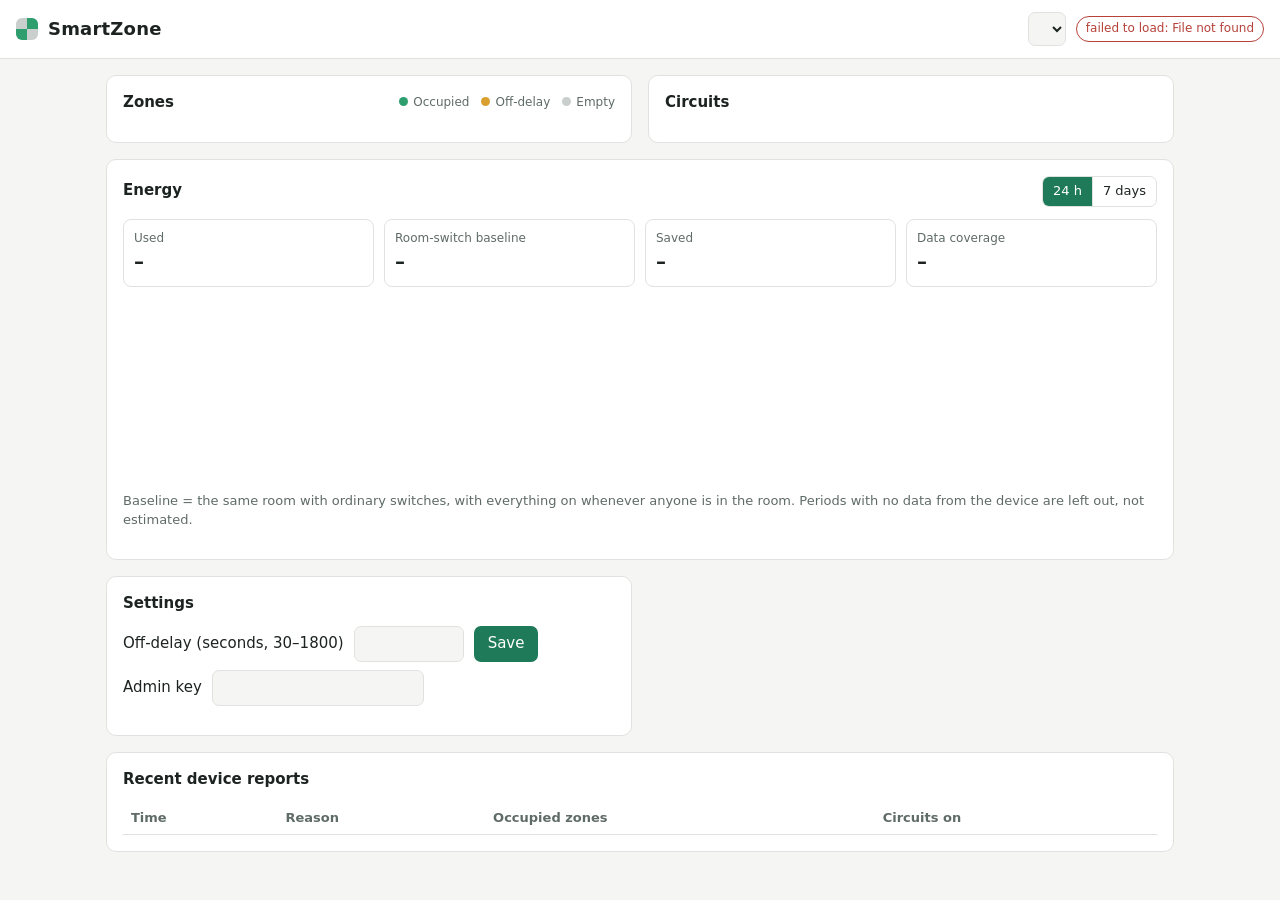
==== backend/static/index.html @ 53586cb4 "Initial Commit" ====
<!doctype html>
<html lang="en">
<head>
  <meta charset="utf-8">
  <meta name="viewport" content="width=device-width, initial-scale=1">
  <title>SmartZone Dashboard</title>
  <link rel="stylesheet" href="style.css">
</head>
<body>
  <header class="topbar">
    <div class="brand">
      <span class="logo" aria-hidden="true"></span>
      <h1>SmartZone</h1>
    </div>
    <div class="topbar-right">
      <label class="sr-only" for="room-select">Room</label>
      <select id="room-select"></select>
      <span id="online-badge" class="badge badge-muted">connecting…</span>
    </div>
  </header>

  <main>
    <section class="panel" aria-labelledby="zones-title">
      <div class="panel-head">
        <h2 id="zones-title">Zones</h2>
        <div class="legend">
          <span><i class="dot dot-present"></i>Occupied</span>
          <span><i class="dot dot-hold"></i>Off-delay</span>
          <span><i class="dot dot-empty"></i>Empty</span>
        </div>
      </div>
      <div id="zone-map" class="zone-map"></div>
    </section>

    <section class="panel" aria-labelledby="circuits-title">
      <div class="panel-head">
        <h2 id="circuits-title">Circuits</h2>
        <span id="config-state" class="muted small"></span>
      </div>
      <div id="circuits" class="circuits"></div>
    </section>

    <section class="panel" aria-labelledby="energy-title">
      <div class="panel-head">
        <h2 id="energy-title">Energy</h2>
        <div class="seg" role="group" aria-label="Time window">
          <button type="button" data-hours="24" class="active">24 h</button>
          <button type="button" data-hours="168">7 days</button>
        </div>
      </div>
      <div class="stats">
        <div class="stat"><span class="stat-label">Used</span><span id="e-used" class="stat-value">–</span></div>
        <div class="stat"><span class="stat-label">Room-switch baseline</span><span id="e-base" class="stat-value">–</span></div>
        <div class="stat"><span class="stat-label">Saved</span><span id="e-saved" class="stat-value">–</span></div>
        <div class="stat"><span class="stat-label">Data coverage</span><span id="e-cov" class="stat-value">–</span></div>
      </div>
      <div id="chart" class="chart" role="img" aria-label="Hourly energy used versus baseline"></div>
      <p class="muted small">
        Baseline = the same room with ordinary switches, with everything on whenever anyone is in the room.
        Periods with no data from the device are left out, not estimated.
      </p>
    </section>

    <section class="panel" aria-labelledby="settings-title">
      <div class="panel-head"><h2 id="settings-title">Settings</h2></div>
      <form id="delay-form" class="row">
        <label for="off-delay">Off-delay (seconds, 30–1800)</label>
        <input id="off-delay" type="number" min="30" max="1800" step="10" required>
        <button type="submit">Save</button>
      </form>
      <div id="admin-row" class="row" hidden>
        <label for="admin-key">Admin key</label>
        <input id="admin-key" type="password" autocomplete="off">
      </div>
      <p id="settings-msg" class="muted small" aria-live="polite"></p>
    </section>

    <section class="panel" aria-labelledby="events-title">
      <div class="panel-head"><h2 id="events-title">Recent device reports</h2></div>
      <div class="table-wrap">
        <table>
          <thead><tr><th>Time</th><th>Reason</th><th>Occupied zones</th><th>Circuits on</th></tr></thead>
          <tbody id="events"></tbody>
        </table>
      </div>
    </section>
  </main>

  <script src="app.js"></script>
</body>
</html>
---- backend/static/style.css ----
:root {
  --bg: #f5f6f4;
  --panel: #ffffff;
  --text: #1c2321;
  --muted: #5f6b67;
  --border: #dfe3e0;
  --accent: #1f7a5a;
  --accent-text: #ffffff;
  --present: #2f9e6f;
  --hold: #d9a030;
  --empty: #c9cfcc;
  --on: #2f9e6f;
  --off: #8a9591;
  --danger: #b6423a;
  --bar-used: #2f9e6f;
  --bar-base: #c9cfcc;
}

@media (prefers-color-scheme: dark) {
  :root {
    --bg: #121615;
    --panel: #1b201f;
    --text: #e6ebe9;
    --muted: #98a4a0;
    --border: #2c3432;
    --accent: #3fb586;
    --accent-text: #0d1211;
    --present: #3fb586;
    --hold: #e2b04a;
    --empty: #3a4341;
    --on: #3fb586;
    --off: #6d7875;
    --danger: #e0716a;
    --bar-used: #3fb586;
    --bar-base: #3a4341;
  }
}

* { box-sizing: border-box; }

body {
  margin: 0;
  background: var(--bg);
  color: var(--text);
  font: 15px/1.45 system-ui, -apple-system, "Segoe UI", Roboto, sans-serif;
}

.sr-only {
  position: absolute; width: 1px; height: 1px; overflow: hidden;
  clip: rect(0 0 0 0); white-space: nowrap;
}

.topbar {
  display: flex; align-items: center; justify-content: space-between; gap: 12px;
  padding: 12px 16px; border-bottom: 1px solid var(--border); background: var(--panel);
  position: sticky; top: 0; z-index: 1;
}
.brand { display: flex; align-items: center; gap: 10px; }
.brand h1 { font-size: 18px; margin: 0; letter-spacing: 0.2px; }
.logo {
  width: 22px; height: 22px; border-radius: 6px;
  background: conic-gradient(var(--present) 0 25%, var(--empty) 0 50%, var(--present) 0 75%, var(--empty) 0);
}
.topbar-right { display: flex; align-items: center; gap: 10px; }

main {
  max-width: 1100px; margin: 0 auto; padding: 16px;
  display: grid; gap: 16px; grid-template-columns: 1fr 1fr;
}
main > .panel:nth-child(3), main > .panel:nth-child(5) { grid-column: 1 / -1; }
@media (max-width: 800px) { main { grid-template-columns: 1fr; } }

.panel {
  background: var(--panel); border: 1px solid var(--border); border-radius: 10px;
  padding: 16px; min-width: 0;
}
.panel-head {
  display: flex; align-items: center; justify-content: space-between; gap: 8px;
  margin-bottom: 12px; flex-wrap: wrap;
}
h2 { font-size: 15px; margin: 0; }
.muted { color: var(--muted); }
.small { font-size: 13px; }

.badge { font-size: 12px; padding: 3px 9px; border-radius: 999px; border: 1px solid var(--border); }
.badge-ok { color: var(--on); border-color: var(--on); }
.badge-bad { color: var(--danger); border-color: var(--danger); }
.badge-muted { color: var(--muted); }

.legend { display: flex; gap: 12px; font-size: 12px; color: var(--muted); }
.dot { display: inline-block; width: 9px; height: 9px; border-radius: 50%; margin-right: 5px; }
.dot-present { background: var(--present); }
.dot-hold { background: var(--hold); }
.dot-empty { background: var(--empty); }

.zone-map { display: grid; gap: 10px; }
.zone {
  border-radius: 8px; padding: 14px; min-height: 86px;
  border: 2px solid var(--empty); display: flex; flex-direction: column; justify-content: space-between;
}
.zone .zone-name { font-weight: 600; }
.zone .zone-state { font-size: 13px; color: var(--muted); }
.zone.present { border-color: var(--present); background: color-mix(in srgb, var(--present) 14%, transparent); }
.zone.hold { border-color: var(--hold); background: color-mix(in srgb, var(--hold) 14%, transparent); }

.circuits { display: grid; gap: 8px; }
.circuit {
  display: grid; grid-template-columns: auto 1fr auto; align-items: center; gap: 10px;
  padding: 10px; border: 1px solid var(--border); border-radius: 8px;
}
.lamp { width: 12px; height: 12px; border-radius: 50%; background: var(--off); }
.lamp.on { background: var(--on); box-shadow: 0 0 0 4px color-mix(in srgb, var(--on) 25%, transparent); }
.circuit-name { font-weight: 600; }
.circuit-meta { font-size: 12px; color: var(--muted); }

.seg { display: inline-flex; border: 1px solid var(--border); border-radius: 7px; overflow: hidden; }
.seg button {
  border: 0; background: transparent; color: var(--text); padding: 5px 10px; cursor: pointer; font: inherit;
  font-size: 13px;
}
.seg button + button { border-left: 1px solid var(--border); }
.seg button.active { background: var(--accent); color: var(--accent-text); }
.seg button:focus-visible, button:focus-visible, input:focus-visible, select:focus-visible {
  outline: 2px solid var(--accent); outline-offset: 2px;
}

.stats { display: grid; grid-template-columns: repeat(4, 1fr); gap: 10px; margin-bottom: 12px; }
@media (max-width: 640px) { .stats { grid-template-columns: repeat(2, 1fr); } }
.stat { border: 1px solid var(--border); border-radius: 8px; padding: 10px; }
.stat-label { display: block; font-size: 12px; color: var(--muted); }
.stat-value { font-size: 20px; font-weight: 650; font-variant-numeric: tabular-nums; }

.chart { width: 100%; height: 180px; }
.chart svg { width: 100%; height: 100%; display: block; }
.chart text { fill: var(--muted); font-size: 10px; }

.row { display: flex; align-items: center; gap: 10px; flex-wrap: wrap; margin-bottom: 8px; }
input, select {
  font: inherit; color: var(--text); background: var(--bg);
  border: 1px solid var(--border); border-radius: 7px; padding: 6px 8px;
}
input[type="number"] { width: 110px; }
button[type="submit"] {
  font: inherit; border: 0; border-radius: 7px; padding: 7px 14px; cursor: pointer;
  background: var(--accent); color: var(--accent-text);
}

.table-wrap { overflow-x: auto; }
table { width: 100%; border-collapse: collapse; font-size: 13px; }
th, td { text-align: left; padding: 6px 8px; border-bottom: 1px solid var(--border); white-space: nowrap; }
th { color: var(--muted); font-weight: 600; }
td { font-variant-numeric: tabular-nums; }
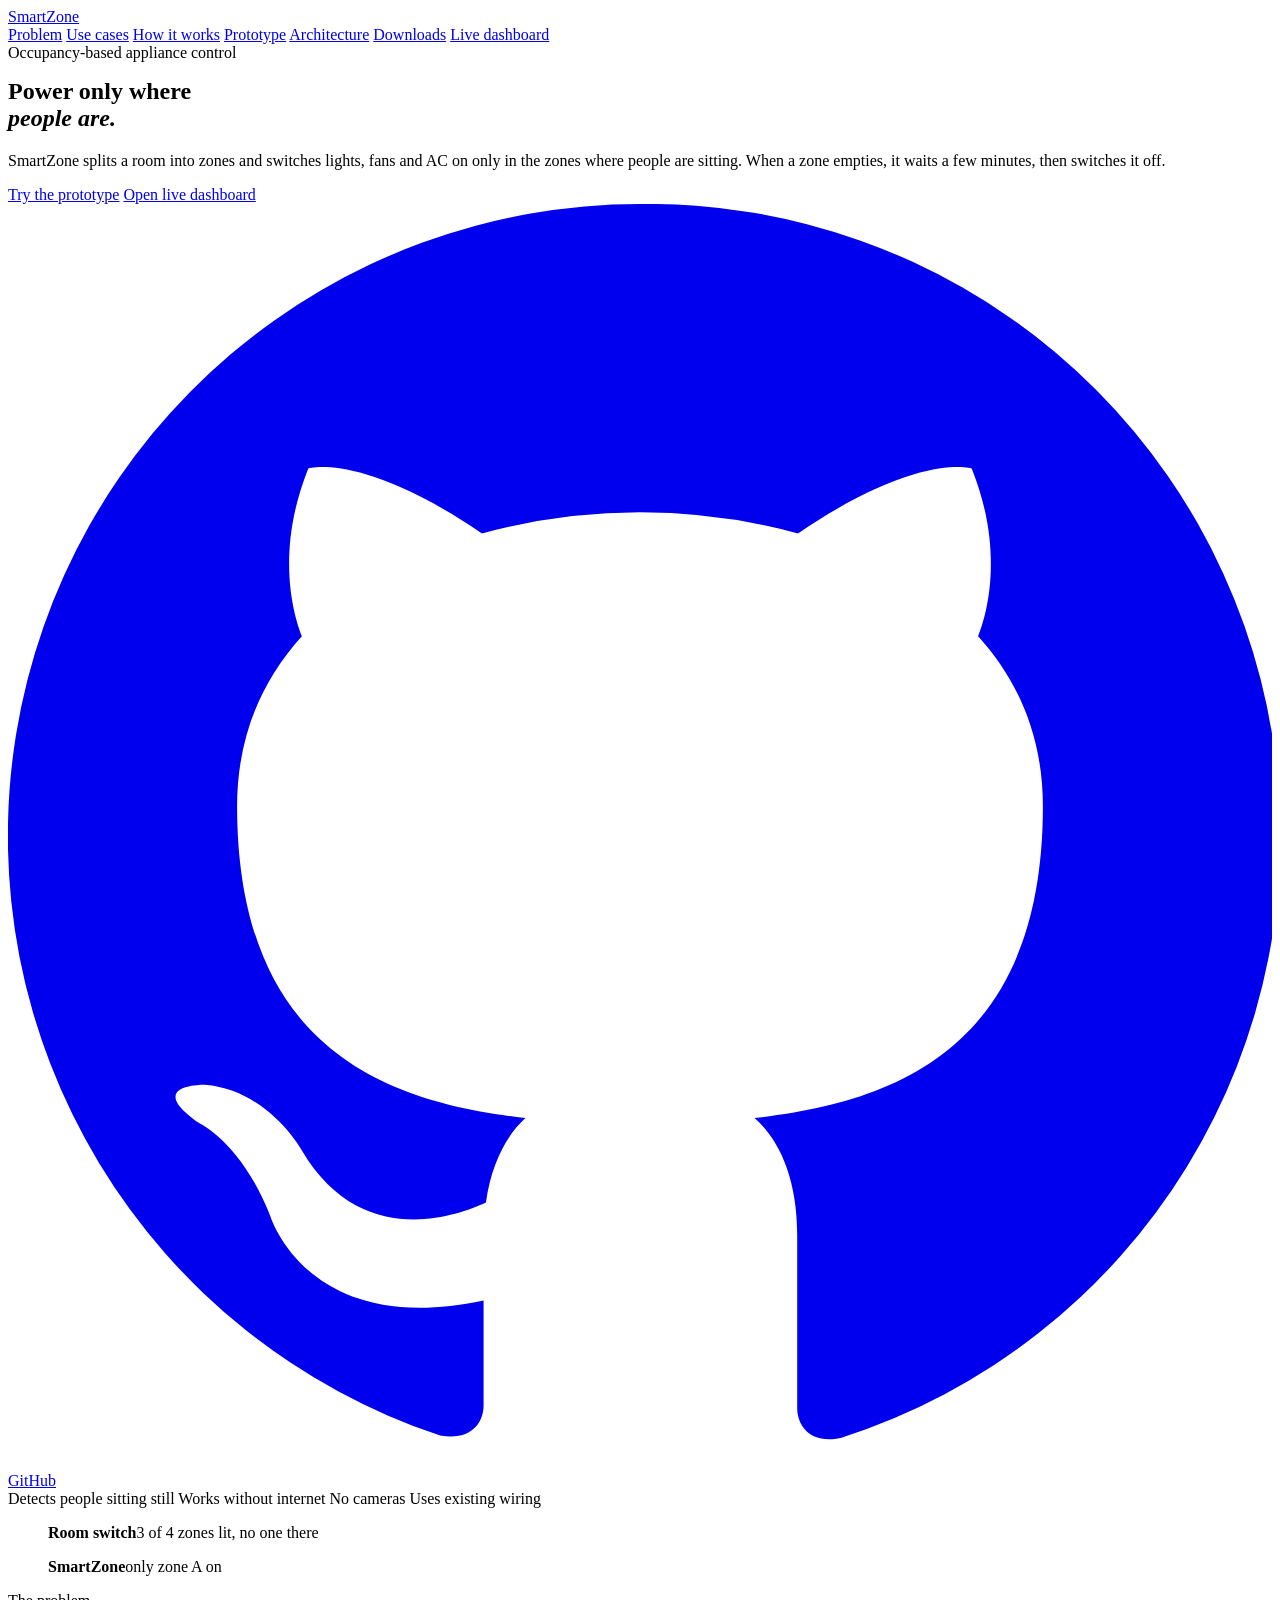
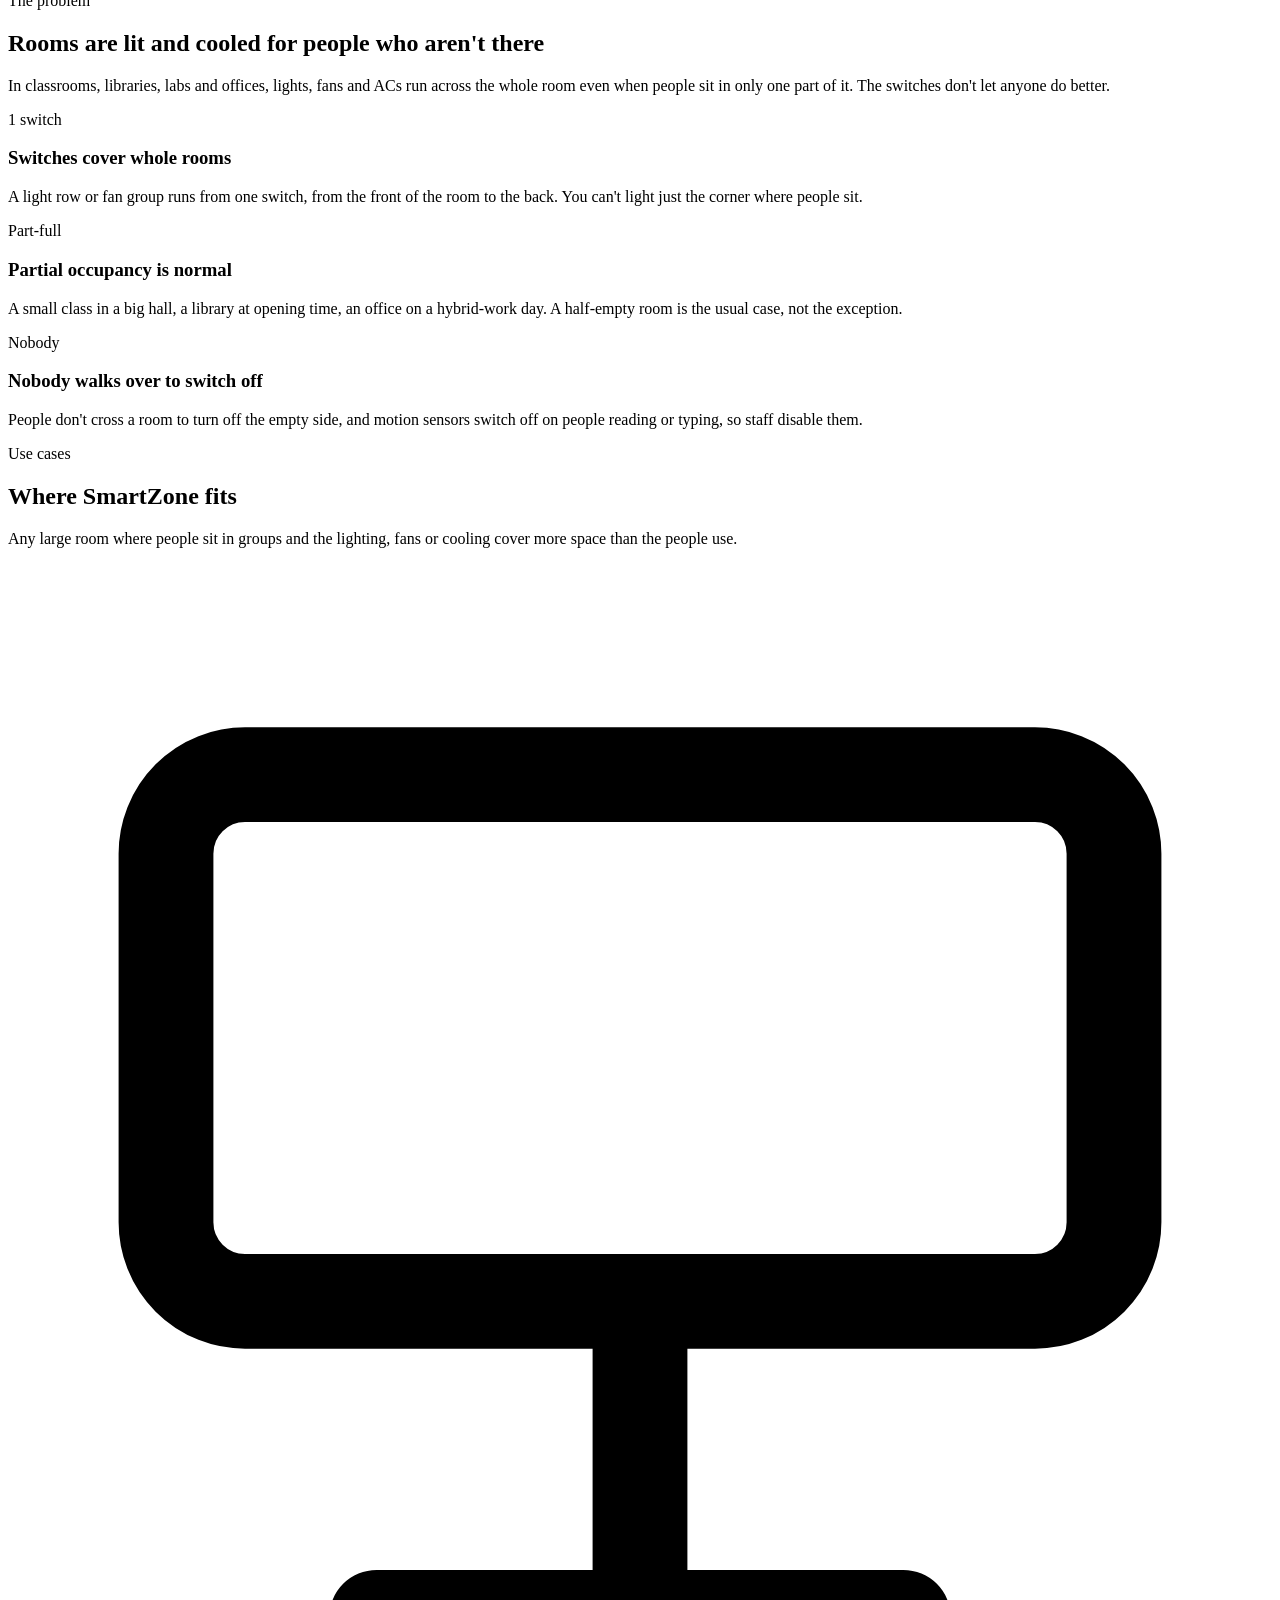
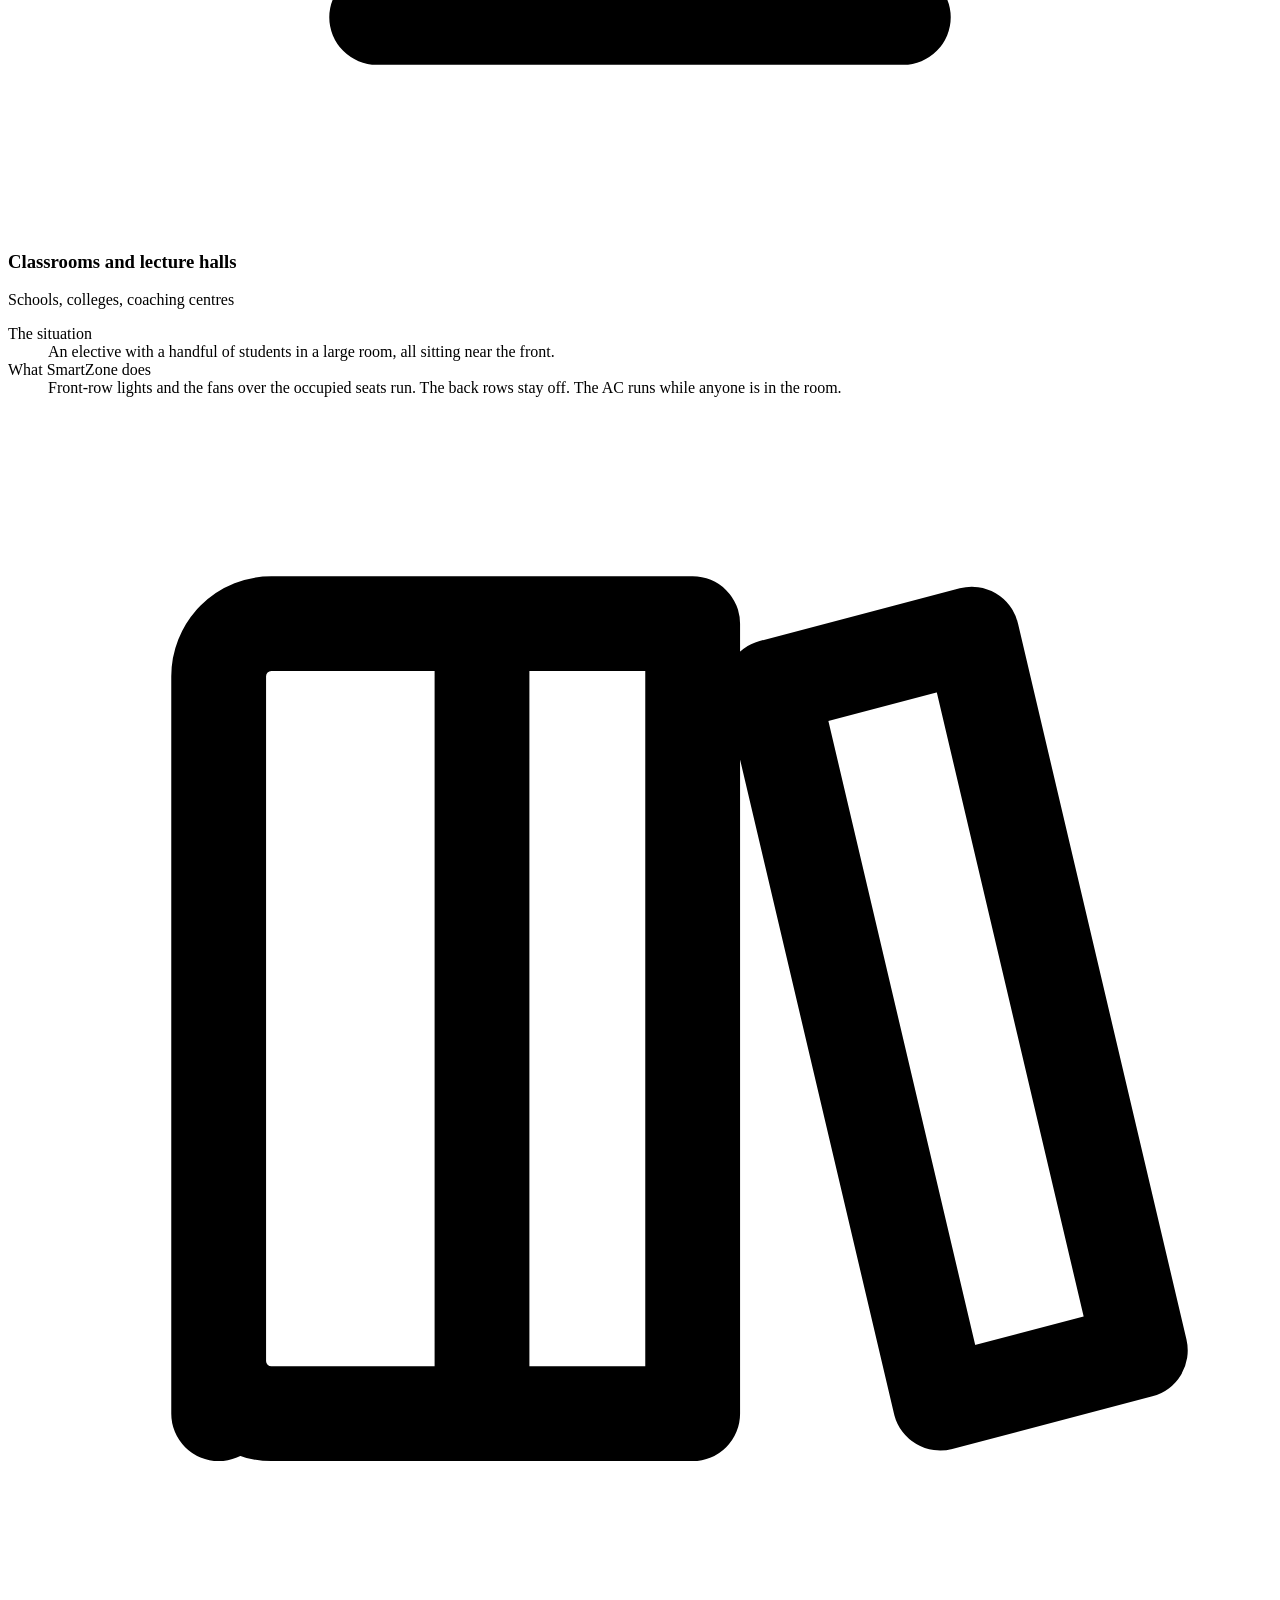
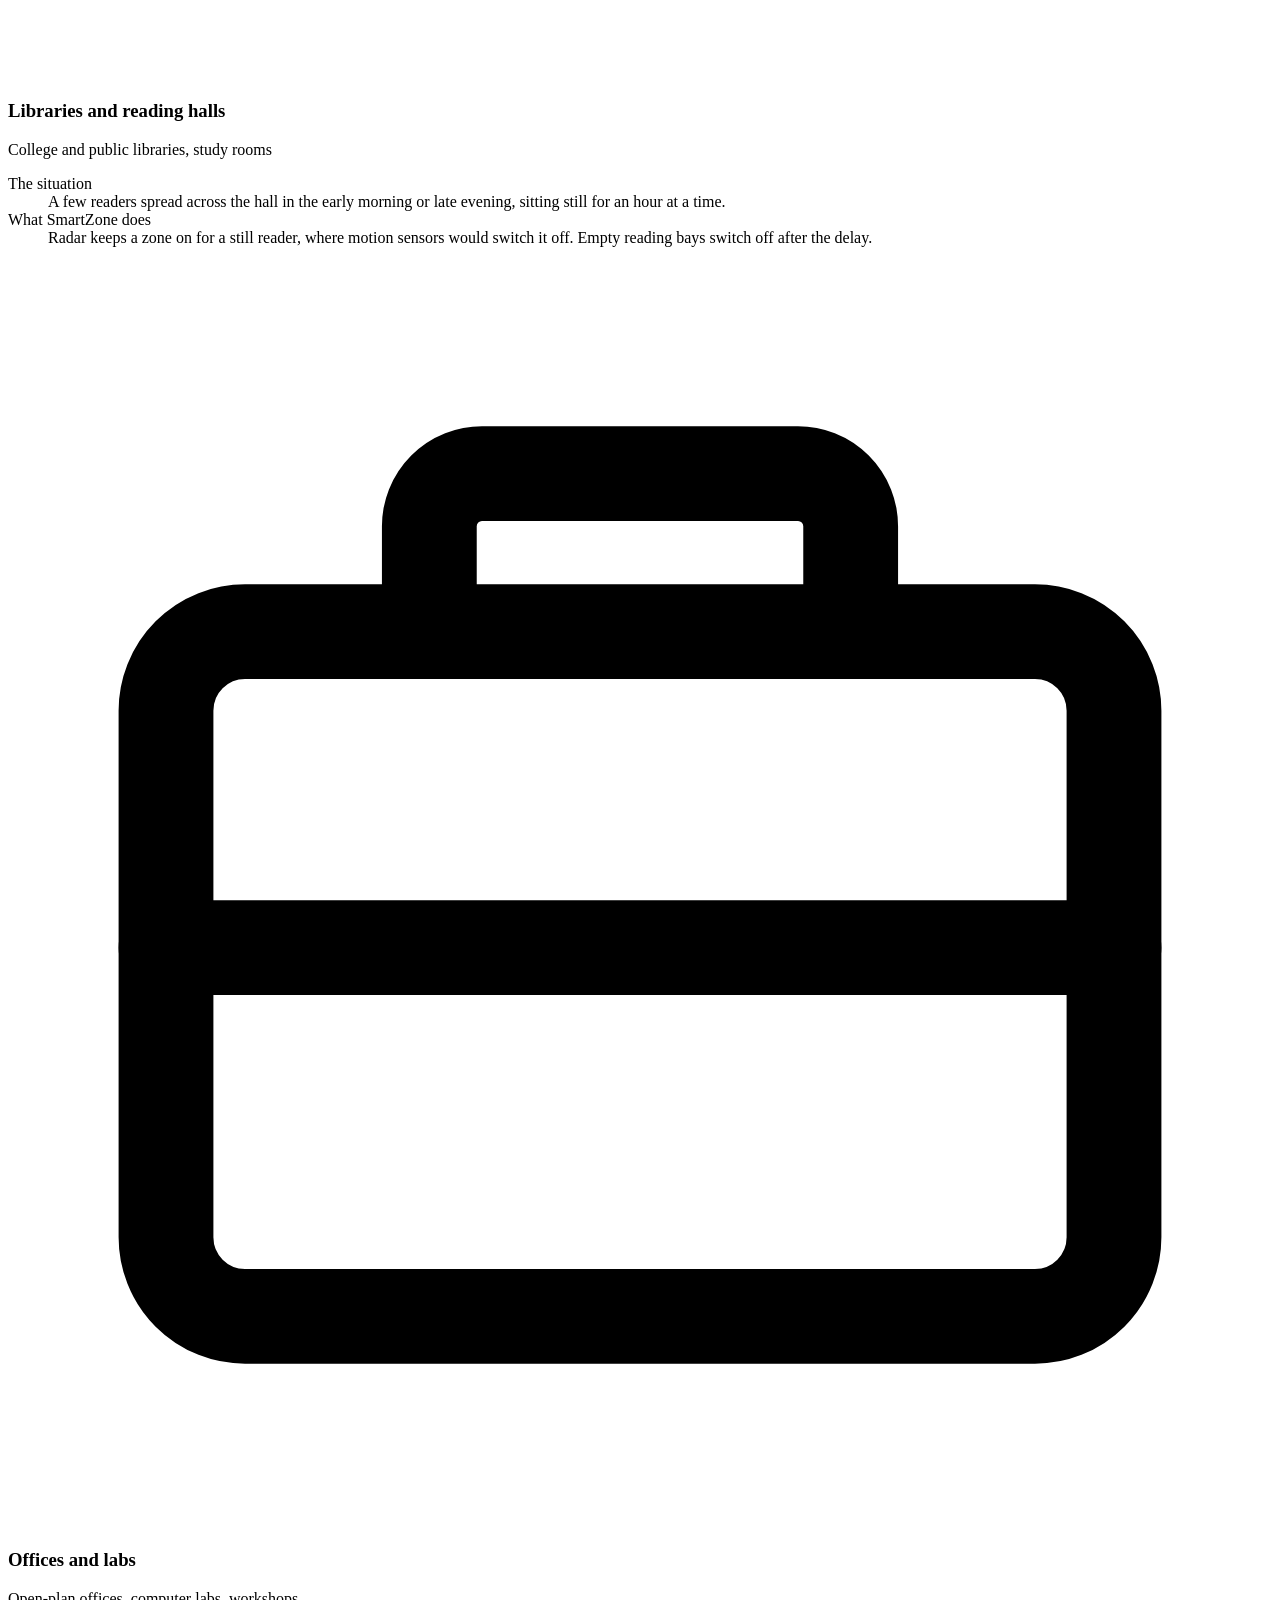
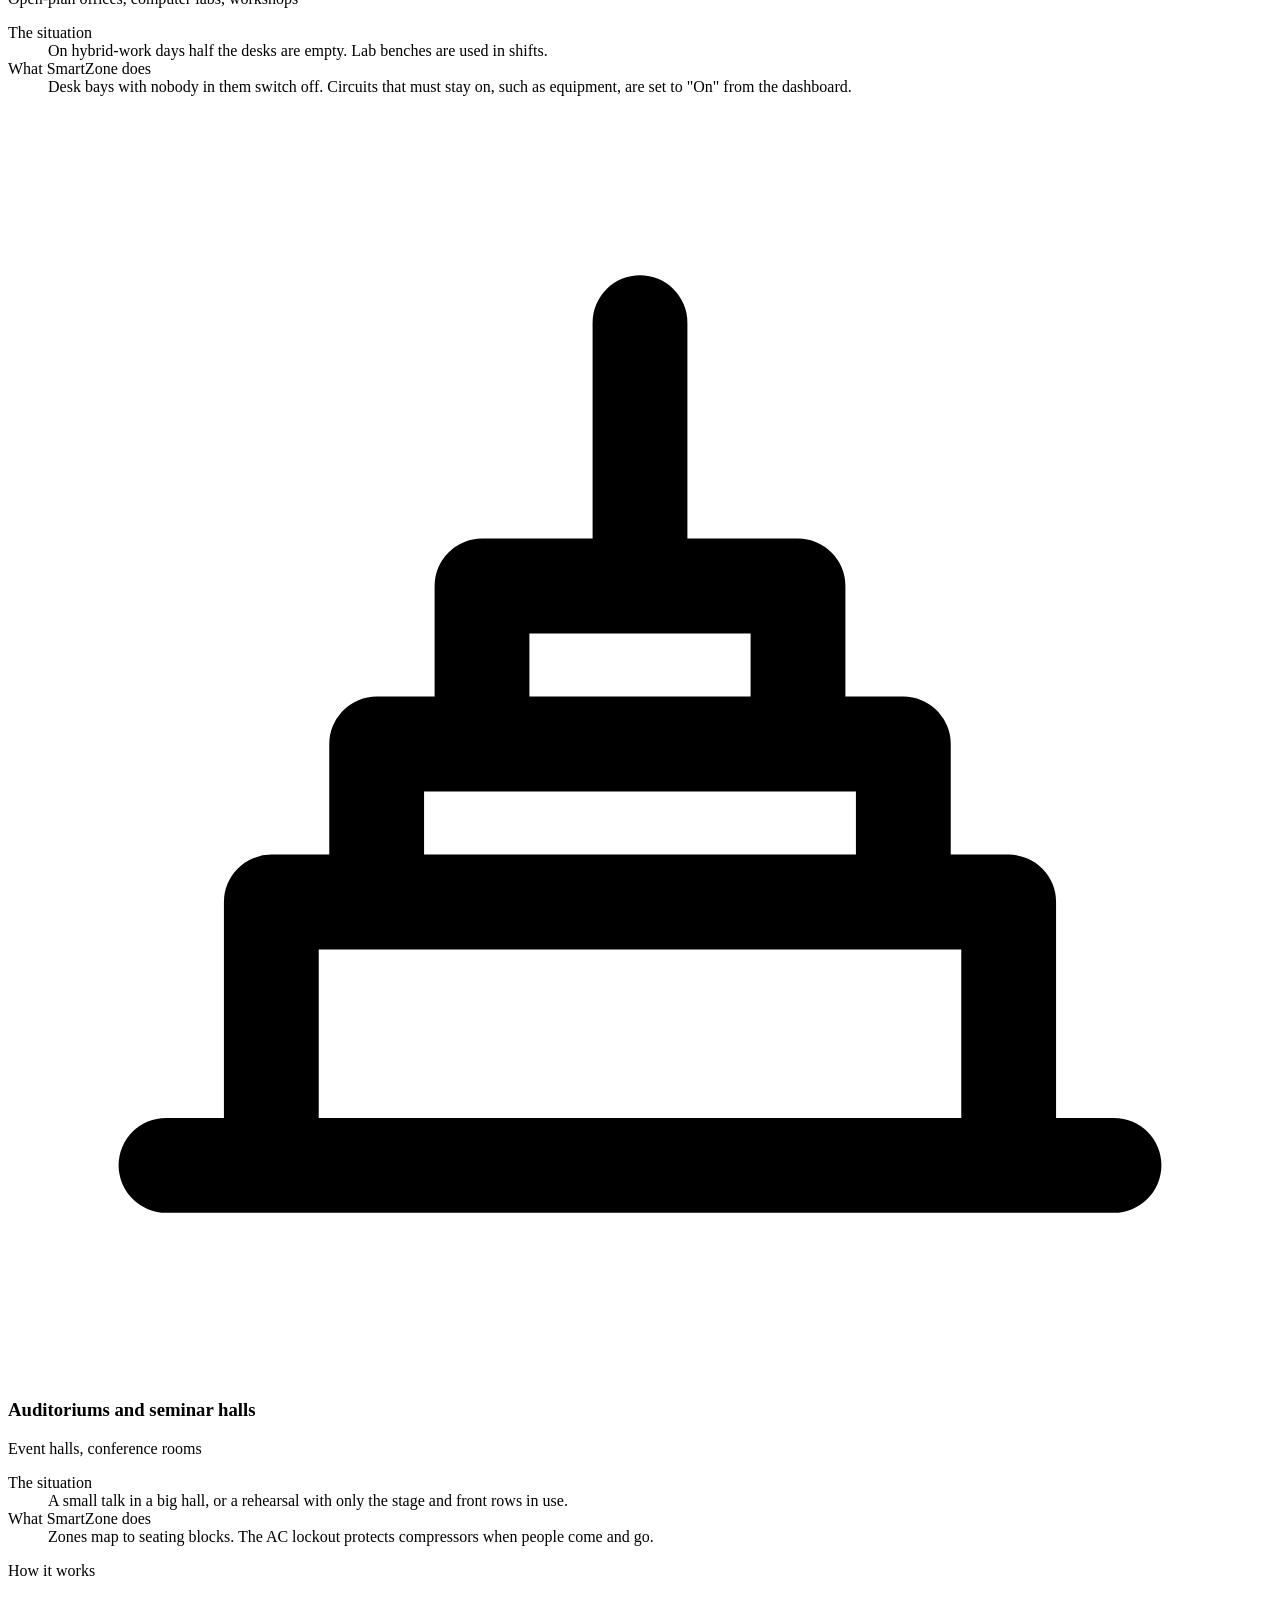
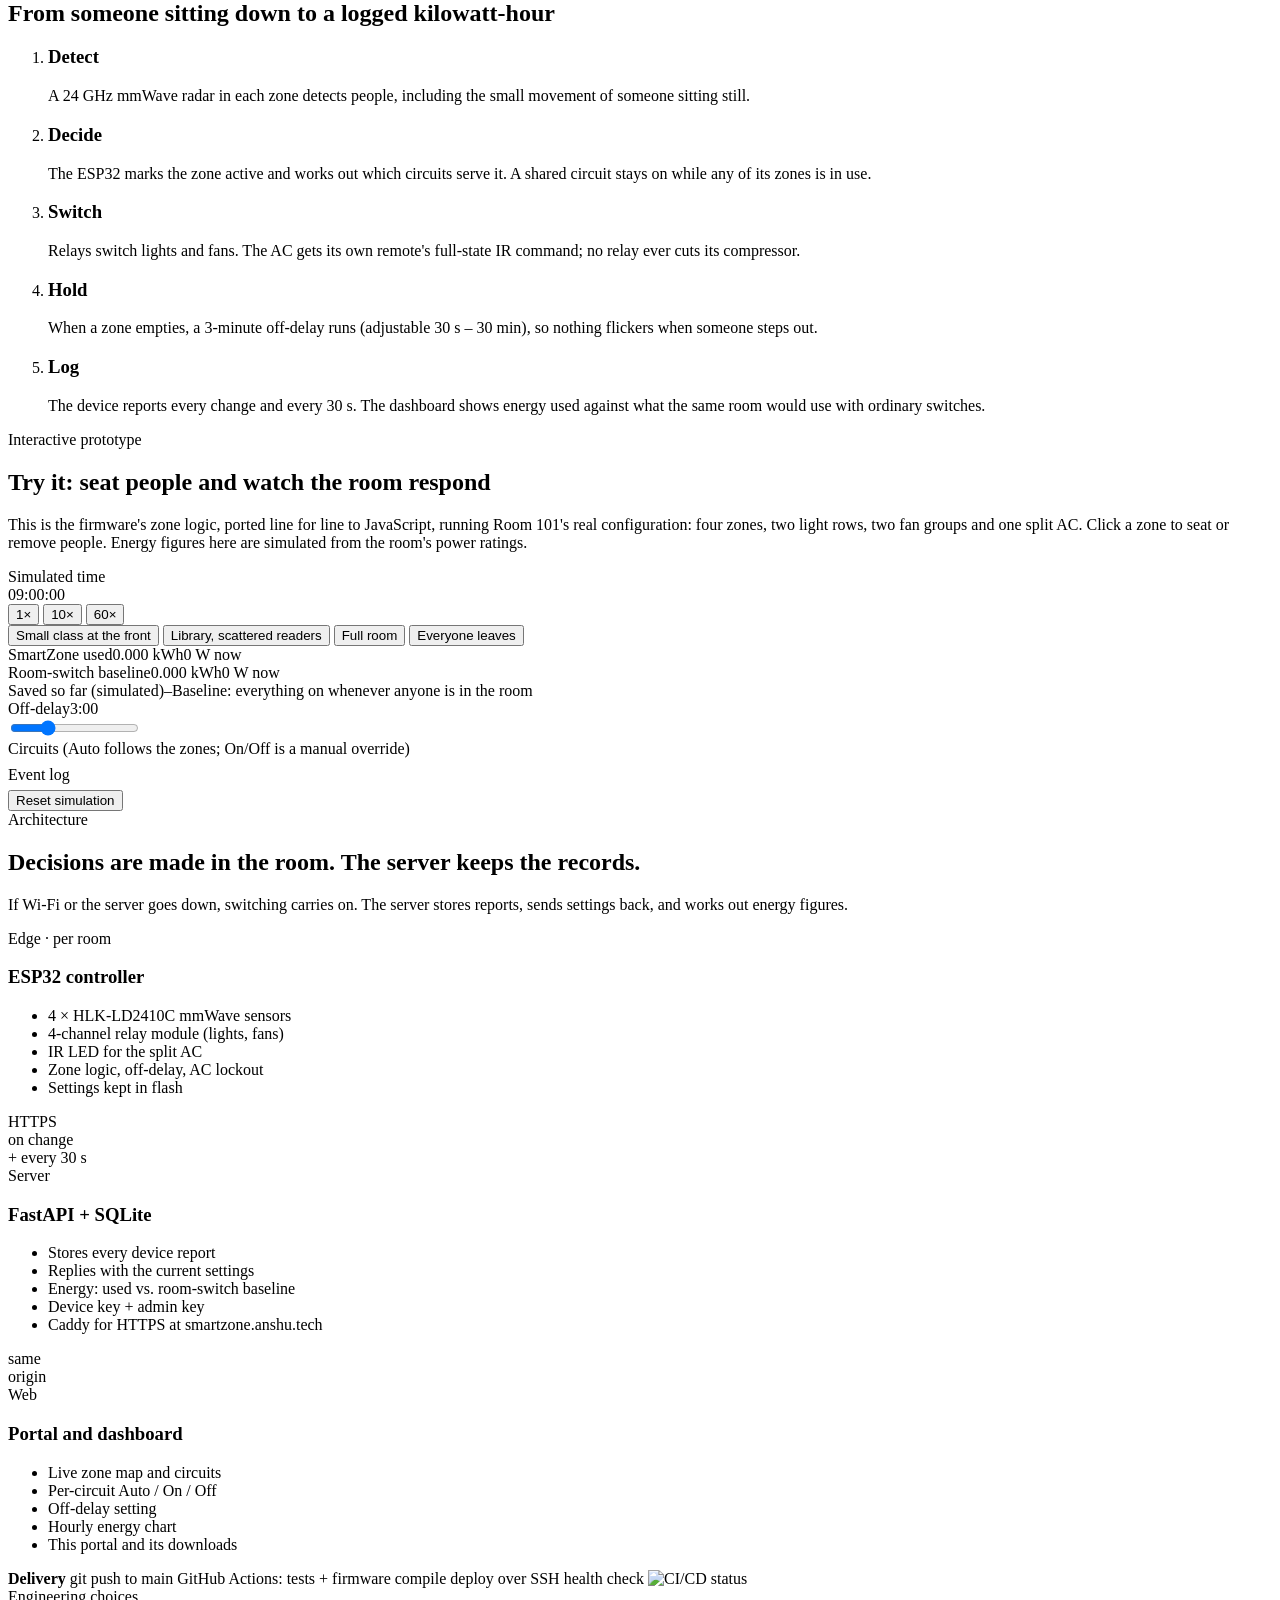
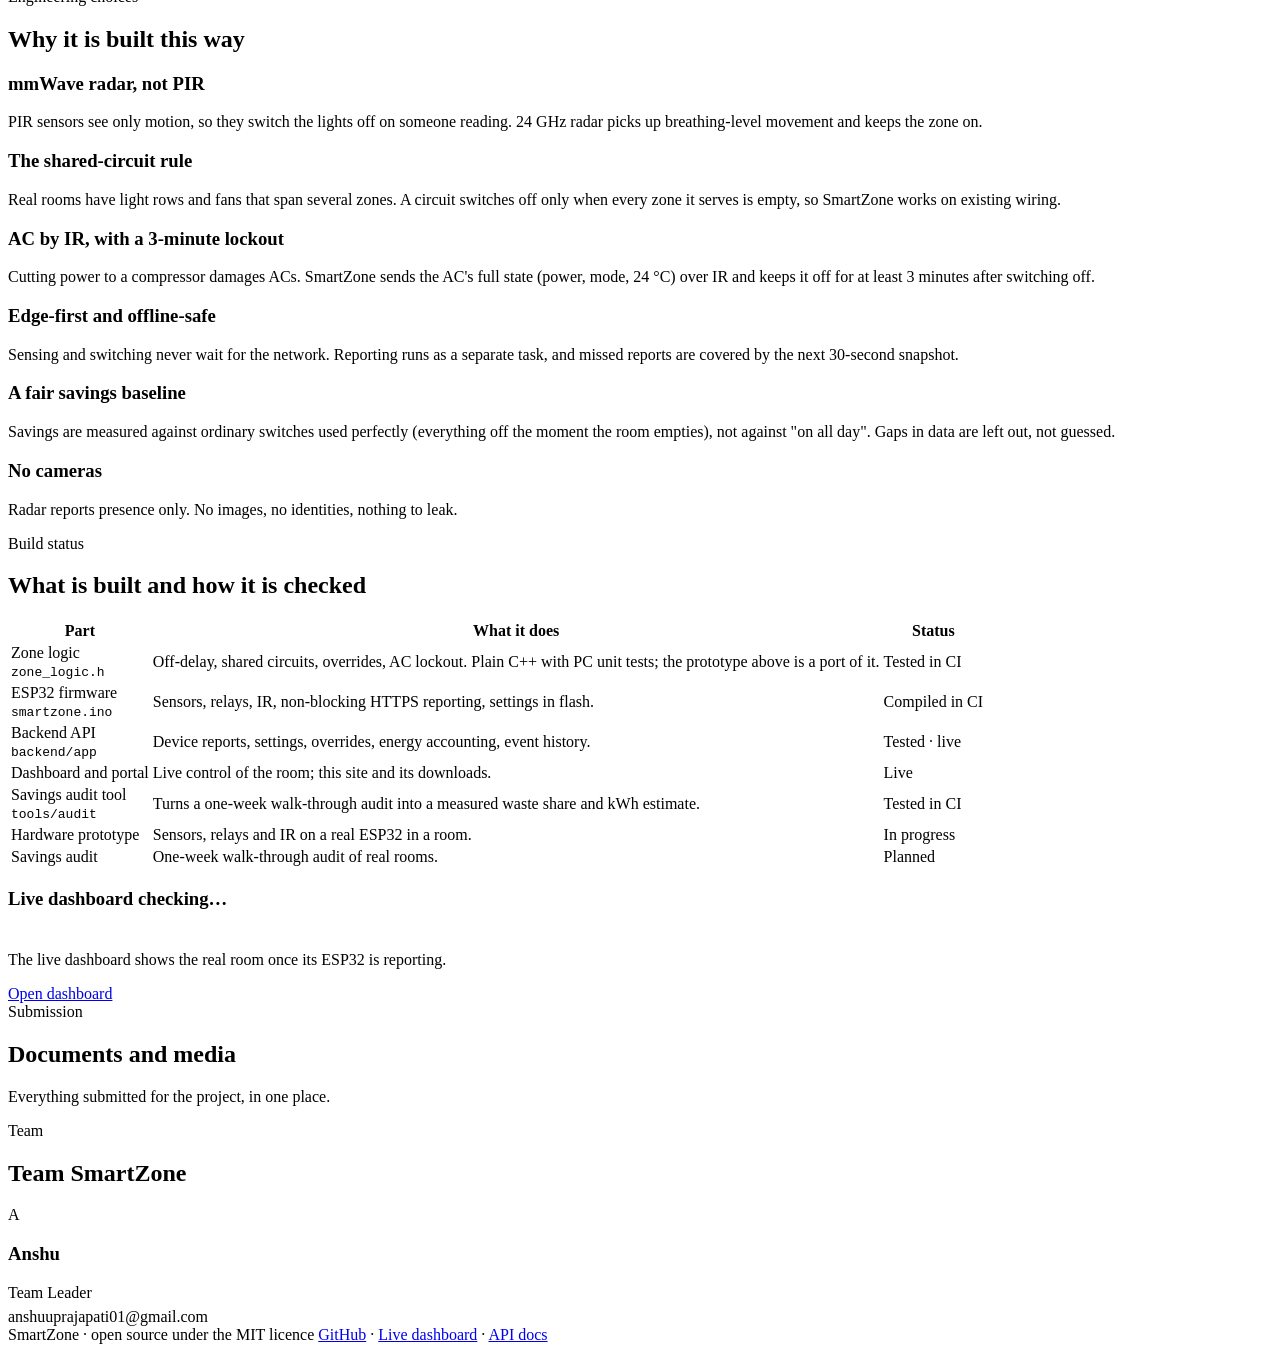
==== commit d2c16de0: "Add project portal, interactive prototype, CI/CD and submission files - Portal at / explaining the p" ====
--- a/backend/static/index.html
+++ b/backend/static/index.html
@@ -2,90 +2,376 @@
 <html lang="en">
 <head>
   <meta charset="utf-8">
-  <meta name="viewport" content="width=device-width, initial-scale=1">
-  <title>SmartZone Dashboard</title>
-  <link rel="stylesheet" href="style.css">
+  <meta name="viewport" content="width=device-width, initial-scale=1, viewport-fit=cover">
+  <title>SmartZone · Power only where people are</title>
+  <meta name="description" content="SmartZone switches lights, fans and AC on only in the parts of a room where people are sitting. Occupancy-based, per-zone appliance control with mmWave sensors and an ESP32.">
+  <meta property="og:title" content="SmartZone: power only where people are">
+  <meta property="og:description" content="Per-zone control of lights, fans and AC for classrooms, libraries and offices.">
+  <link rel="preconnect" href="https://fonts.googleapis.com">
+  <link rel="preconnect" href="https://fonts.gstatic.com" crossorigin>
+  <link rel="stylesheet" href="https://fonts.googleapis.com/css2?family=Space+Grotesk:wght@500;600;700&family=Inter:wght@400;500;600&family=JetBrains+Mono:wght@400;500;600&display=swap">
+  <link rel="stylesheet" href="/assets/site.css">
+  <link rel="stylesheet" href="/assets/portal.css">
+  <link rel="icon" href="data:image/svg+xml,%3Csvg xmlns='http://www.w3.org/2000/svg' viewBox='0 0 32 32'%3E%3Crect width='32' height='32' rx='8' fill='%230f7a62'/%3E%3Crect x='6' y='6' width='9' height='9' rx='2' fill='%23fff'/%3E%3Crect x='17' y='17' width='9' height='9' rx='2' fill='%23fff'/%3E%3Crect x='17' y='6' width='9' height='9' rx='2' fill='%23fff' opacity='.35'/%3E%3Crect x='6' y='17' width='9' height='9' rx='2' fill='%23fff' opacity='.35'/%3E%3C/svg%3E">
 </head>
 <body>
-  <header class="topbar">
-    <div class="brand">
-      <span class="logo" aria-hidden="true"></span>
-      <h1>SmartZone</h1>
-    </div>
-    <div class="topbar-right">
-      <label class="sr-only" for="room-select">Room</label>
-      <select id="room-select"></select>
-      <span id="online-badge" class="badge badge-muted">connecting…</span>
+  <header class="nav">
+    <div class="container nav-inner">
+      <a class="brand" href="#top" aria-label="SmartZone home"><span class="brand-mark" aria-hidden="true"><i></i><i></i><i></i><i></i></span>SmartZone</a>
+      <nav class="nav-links" aria-label="Sections">
+        <a href="#problem" class="hide-sm">Problem</a>
+        <a href="#use-cases" class="hide-xs">Use cases</a>
+        <a href="#how" class="hide-sm">How it works</a>
+        <a href="#prototype">Prototype</a>
+        <a href="#architecture" class="hide-sm">Architecture</a>
+        <a href="#downloads" class="hide-xs">Downloads</a>
+        <a href="/dashboard/">Live dashboard</a>
+      </nav>
     </div>
   </header>
 
-  <main>
-    <section class="panel" aria-labelledby="zones-title">
-      <div class="panel-head">
-        <h2 id="zones-title">Zones</h2>
-        <div class="legend">
-          <span><i class="dot dot-present"></i>Occupied</span>
-          <span><i class="dot dot-hold"></i>Off-delay</span>
-          <span><i class="dot dot-empty"></i>Empty</span>
-        </div>
-      </div>
-      <div id="zone-map" class="zone-map"></div>
-    </section>
-
-    <section class="panel" aria-labelledby="circuits-title">
-      <div class="panel-head">
-        <h2 id="circuits-title">Circuits</h2>
-        <span id="config-state" class="muted small"></span>
-      </div>
-      <div id="circuits" class="circuits"></div>
-    </section>
-
-    <section class="panel" aria-labelledby="energy-title">
-      <div class="panel-head">
-        <h2 id="energy-title">Energy</h2>
-        <div class="seg" role="group" aria-label="Time window">
-          <button type="button" data-hours="24" class="active">24 h</button>
-          <button type="button" data-hours="168">7 days</button>
-        </div>
-      </div>
-      <div class="stats">
-        <div class="stat"><span class="stat-label">Used</span><span id="e-used" class="stat-value">–</span></div>
-        <div class="stat"><span class="stat-label">Room-switch baseline</span><span id="e-base" class="stat-value">–</span></div>
-        <div class="stat"><span class="stat-label">Saved</span><span id="e-saved" class="stat-value">–</span></div>
-        <div class="stat"><span class="stat-label">Data coverage</span><span id="e-cov" class="stat-value">–</span></div>
-      </div>
-      <div id="chart" class="chart" role="img" aria-label="Hourly energy used versus baseline"></div>
-      <p class="muted small">
-        Baseline = the same room with ordinary switches, with everything on whenever anyone is in the room.
-        Periods with no data from the device are left out, not estimated.
-      </p>
-    </section>
-
-    <section class="panel" aria-labelledby="settings-title">
-      <div class="panel-head"><h2 id="settings-title">Settings</h2></div>
-      <form id="delay-form" class="row">
-        <label for="off-delay">Off-delay (seconds, 30–1800)</label>
-        <input id="off-delay" type="number" min="30" max="1800" step="10" required>
-        <button type="submit">Save</button>
-      </form>
-      <div id="admin-row" class="row" hidden>
-        <label for="admin-key">Admin key</label>
-        <input id="admin-key" type="password" autocomplete="off">
-      </div>
-      <p id="settings-msg" class="muted small" aria-live="polite"></p>
-    </section>
-
-    <section class="panel" aria-labelledby="events-title">
-      <div class="panel-head"><h2 id="events-title">Recent device reports</h2></div>
-      <div class="table-wrap">
-        <table>
-          <thead><tr><th>Time</th><th>Reason</th><th>Occupied zones</th><th>Circuits on</th></tr></thead>
-          <tbody id="events"></tbody>
-        </table>
+  <main id="top">
+    <!-- Hero -->
+    <section class="hero">
+      <div class="container hero-grid">
+        <div>
+          <span class="eyebrow">Occupancy-based appliance control</span>
+          <h1 style="margin-top:16px">Power only where<br><em>people are.</em></h1>
+          <p class="lede">SmartZone splits a room into zones and switches lights, fans and AC on only in the zones where people are sitting. When a zone empties, it waits a few minutes, then switches it off.</p>
+          <div class="hero-cta">
+            <a class="btn btn-primary" href="#prototype">Try the prototype</a>
+            <a class="btn" href="/dashboard/">Open live dashboard</a>
+            <a class="btn" href="https://github.com/anshuu-prajapati/smartZone" target="_blank" rel="noopener">
+              <svg viewBox="0 0 16 16" aria-hidden="true"><path fill="currentColor" d="M8 0a8 8 0 0 0-2.53 15.59c.4.07.55-.17.55-.38v-1.33c-2.23.48-2.7-1.07-2.7-1.07-.36-.92-.89-1.17-.89-1.17-.73-.5.06-.49.06-.49.8.06 1.23.83 1.23.83.72 1.22 1.88.87 2.33.66.07-.52.28-.87.5-1.07-1.78-.2-3.65-.89-3.65-3.95 0-.87.31-1.59.82-2.15-.08-.2-.36-1.02.08-2.12 0 0 .67-.22 2.2.82a7.6 7.6 0 0 1 4 0c1.53-1.04 2.2-.82 2.2-.82.44 1.1.16 1.92.08 2.12.51.56.82 1.28.82 2.15 0 3.07-1.87 3.75-3.65 3.95.29.25.54.73.54 1.48v2.19c0 .21.15.46.55.38A8 8 0 0 0 8 0z"/></svg>
+              GitHub
+            </a>
+          </div>
+          <div class="hero-facts">
+            <span>Detects people sitting still</span>
+            <span>Works without internet</span>
+            <span>No cameras</span>
+            <span>Uses existing wiring</span>
+          </div>
+        </div>
+        <div class="compare" aria-label="Comparison of a room with ordinary switches and with SmartZone">
+          <figure>
+            <div class="mini-room all-on" aria-hidden="true">
+              <div class="mini-zone lit"><span class="person"></span></div>
+              <div class="mini-zone lit"></div>
+              <div class="mini-zone lit"></div>
+              <div class="mini-zone lit"></div>
+            </div>
+            <figcaption><strong>Room switch</strong><span class="waste">3 of 4 zones lit, no one there</span></figcaption>
+          </figure>
+          <figure>
+            <div class="mini-room" aria-hidden="true">
+              <div class="mini-zone lit"><span class="person"></span></div>
+              <div class="mini-zone"></div>
+              <div class="mini-zone"></div>
+              <div class="mini-zone"></div>
+            </div>
+            <figcaption><strong>SmartZone</strong><span class="saved">only zone A on</span></figcaption>
+          </figure>
+        </div>
+      </div>
+    </section>
+
+    <!-- Problem -->
+    <section class="block" id="problem">
+      <div class="container">
+        <div class="section-head">
+          <span class="eyebrow">The problem</span>
+          <h2>Rooms are lit and cooled for people who aren't there</h2>
+          <p>In classrooms, libraries, labs and offices, lights, fans and ACs run across the whole room even when people sit in only one part of it. The switches don't let anyone do better.</p>
+        </div>
+        <div class="problem-grid">
+          <div class="card"><span class="big-q">1 switch</span><h3>Switches cover whole rooms</h3><p>A light row or fan group runs from one switch, from the front of the room to the back. You can't light just the corner where people sit.</p></div>
+          <div class="card"><span class="big-q">Part-full</span><h3>Partial occupancy is normal</h3><p>A small class in a big hall, a library at opening time, an office on a hybrid-work day. A half-empty room is the usual case, not the exception.</p></div>
+          <div class="card"><span class="big-q">Nobody</span><h3>Nobody walks over to switch off</h3><p>People don't cross a room to turn off the empty side, and motion sensors switch off on people reading or typing, so staff disable them.</p></div>
+        </div>
+      </div>
+    </section>
+
+    <!-- Use cases -->
+    <section class="block" id="use-cases">
+      <div class="container">
+        <div class="section-head">
+          <span class="eyebrow">Use cases</span>
+          <h2>Where SmartZone fits</h2>
+          <p>Any large room where people sit in groups and the lighting, fans or cooling cover more space than the people use.</p>
+        </div>
+        <div class="cases">
+          <article class="card case">
+            <div class="case-top">
+              <span class="case-icon"><svg viewBox="0 0 24 24" fill="none" stroke="currentColor" stroke-width="1.8" stroke-linecap="round" stroke-linejoin="round" aria-hidden="true"><rect x="3" y="4" width="18" height="10" rx="1.5"/><path d="M7 20h10M12 14v6"/></svg></span>
+              <div><h3>Classrooms and lecture halls</h3><div class="who">Schools, colleges, coaching centres</div></div>
+            </div>
+            <dl>
+              <div><dt>The situation</dt><dd>An elective with a handful of students in a large room, all sitting near the front.</dd></div>
+              <div><dt>What SmartZone does</dt><dd>Front-row lights and the fans over the occupied seats run. The back rows stay off. The AC runs while anyone is in the room.</dd></div>
+            </dl>
+          </article>
+          <article class="card case">
+            <div class="case-top">
+              <span class="case-icon"><svg viewBox="0 0 24 24" fill="none" stroke="currentColor" stroke-width="1.8" stroke-linecap="round" stroke-linejoin="round" aria-hidden="true"><path d="M4 19V5a1 1 0 0 1 1-1h4v15H5a1 1 0 0 1-1-1zM9 4h4v15H9zM14.5 5.2l3.8-1 3.2 13.6-3.8 1z"/></svg></span>
+              <div><h3>Libraries and reading halls</h3><div class="who">College and public libraries, study rooms</div></div>
+            </div>
+            <dl>
+              <div><dt>The situation</dt><dd>A few readers spread across the hall in the early morning or late evening, sitting still for an hour at a time.</dd></div>
+              <div><dt>What SmartZone does</dt><dd>Radar keeps a zone on for a still reader, where motion sensors would switch it off. Empty reading bays switch off after the delay.</dd></div>
+            </dl>
+          </article>
+          <article class="card case">
+            <div class="case-top">
+              <span class="case-icon"><svg viewBox="0 0 24 24" fill="none" stroke="currentColor" stroke-width="1.8" stroke-linecap="round" stroke-linejoin="round" aria-hidden="true"><rect x="3" y="7" width="18" height="13" rx="1.5"/><path d="M8 7V5a1 1 0 0 1 1-1h6a1 1 0 0 1 1 1v2M3 13h18"/></svg></span>
+              <div><h3>Offices and labs</h3><div class="who">Open-plan offices, computer labs, workshops</div></div>
+            </div>
+            <dl>
+              <div><dt>The situation</dt><dd>On hybrid-work days half the desks are empty. Lab benches are used in shifts.</dd></div>
+              <div><dt>What SmartZone does</dt><dd>Desk bays with nobody in them switch off. Circuits that must stay on, such as equipment, are set to "On" from the dashboard.</dd></div>
+            </dl>
+          </article>
+          <article class="card case">
+            <div class="case-top">
+              <span class="case-icon"><svg viewBox="0 0 24 24" fill="none" stroke="currentColor" stroke-width="1.8" stroke-linecap="round" stroke-linejoin="round" aria-hidden="true"><path d="M3 20h18M5 20v-5h14v5M7 15v-3h10v3M9 12V9h6v3M12 4v5"/></svg></span>
+              <div><h3>Auditoriums and seminar halls</h3><div class="who">Event halls, conference rooms</div></div>
+            </div>
+            <dl>
+              <div><dt>The situation</dt><dd>A small talk in a big hall, or a rehearsal with only the stage and front rows in use.</dd></div>
+              <div><dt>What SmartZone does</dt><dd>Zones map to seating blocks. The AC lockout protects compressors when people come and go.</dd></div>
+            </dl>
+          </article>
+        </div>
+      </div>
+    </section>
+
+    <!-- How it works -->
+    <section class="block" id="how">
+      <div class="container">
+        <div class="section-head">
+          <span class="eyebrow">How it works</span>
+          <h2>From someone sitting down to a logged kilowatt-hour</h2>
+        </div>
+        <ol class="steps">
+          <li class="card"><h3>Detect</h3><p>A 24 GHz mmWave radar in each zone detects people, including the small movement of someone sitting still.</p></li>
+          <li class="card"><h3>Decide</h3><p>The ESP32 marks the zone active and works out which circuits serve it. A shared circuit stays on while any of its zones is in use.</p></li>
+          <li class="card"><h3>Switch</h3><p>Relays switch lights and fans. The AC gets its own remote's full-state IR command; no relay ever cuts its compressor.</p></li>
+          <li class="card"><h3>Hold</h3><p>When a zone empties, a 3-minute off-delay runs (adjustable 30 s – 30 min), so nothing flickers when someone steps out.</p></li>
+          <li class="card"><h3>Log</h3><p>The device reports every change and every 30 s. The dashboard shows energy used against what the same room would use with ordinary switches.</p></li>
+        </ol>
+      </div>
+    </section>
+
+    <!-- Prototype -->
+    <section class="block" id="prototype">
+      <div class="container">
+        <div class="section-head">
+          <span class="eyebrow">Interactive prototype</span>
+          <h2>Try it: seat people and watch the room respond</h2>
+          <p>This is the firmware's zone logic, ported line for line to JavaScript, running Room 101's real configuration: four zones, two light rows, two fan groups and one split AC. Click a zone to seat or remove people. Energy figures here are simulated from the room's power ratings.</p>
+        </div>
+        <div class="proto">
+          <div class="card proto-panel">
+            <div class="proto-toolbar">
+              <div>
+                <div class="small muted">Simulated time</div>
+                <div class="clock" id="sim-clock">09:00:00</div>
+              </div>
+              <div class="seg" role="group" aria-label="Simulation speed" id="speed">
+                <button type="button" data-speed="1">1×</button>
+                <button type="button" data-speed="10" class="active">10×</button>
+                <button type="button" data-speed="60">60×</button>
+              </div>
+            </div>
+            <div id="sim-board"></div>
+            <div class="scenarios" aria-label="Scenarios">
+              <button type="button" class="btn btn-sm" data-scenario="front">Small class at the front</button>
+              <button type="button" class="btn btn-sm" data-scenario="scattered">Library, scattered readers</button>
+              <button type="button" class="btn btn-sm" data-scenario="full">Full room</button>
+              <button type="button" class="btn btn-sm" data-scenario="leave">Everyone leaves</button>
+            </div>
+          </div>
+          <div class="card proto-panel">
+            <div class="stats" style="grid-template-columns:repeat(2,minmax(0,1fr))">
+              <div class="stat"><span class="stat-label">SmartZone used</span><span class="stat-value" id="sim-used">0.000 kWh</span><span class="stat-sub" id="sim-used-w">0 W now</span></div>
+              <div class="stat"><span class="stat-label">Room-switch baseline</span><span class="stat-value" id="sim-base">0.000 kWh</span><span class="stat-sub" id="sim-base-w">0 W now</span></div>
+              <div class="stat" style="grid-column:1 / -1"><span class="stat-label">Saved so far (simulated)</span><span class="stat-value good" id="sim-saved">–</span><span class="stat-sub">Baseline: everything on whenever anyone is in the room</span></div>
+            </div>
+            <div class="control-row">
+              <div class="row-head"><label for="sim-delay">Off-delay</label><output id="sim-delay-out" for="sim-delay">3:00</output></div>
+              <input type="range" id="sim-delay" min="30" max="600" step="30" value="180">
+            </div>
+            <div>
+              <div class="small muted" style="margin-bottom:8px">Circuits (Auto follows the zones; On/Off is a manual override)</div>
+              <div class="circuits" id="sim-circuits"></div>
+            </div>
+            <div>
+              <div class="small muted" style="margin-bottom:6px">Event log</div>
+              <div class="log" id="sim-log" aria-live="polite"></div>
+            </div>
+            <div style="display:flex;gap:8px;flex-wrap:wrap">
+              <button type="button" class="btn btn-sm" id="sim-reset">Reset simulation</button>
+            </div>
+          </div>
+        </div>
+      </div>
+    </section>
+
+    <!-- Architecture -->
+    <section class="block" id="architecture">
+      <div class="container">
+        <div class="section-head">
+          <span class="eyebrow">Architecture</span>
+          <h2>Decisions are made in the room. The server keeps the records.</h2>
+          <p>If Wi-Fi or the server goes down, switching carries on. The server stores reports, sends settings back, and works out energy figures.</p>
+        </div>
+        <div class="arch">
+          <div class="card tier">
+            <span class="pill pill-on tag">Edge · per room</span>
+            <h3>ESP32 controller</h3>
+            <ul>
+              <li>4 × HLK-LD2410C mmWave sensors</li>
+              <li>4-channel relay module (lights, fans)</li>
+              <li>IR LED for the split AC</li>
+              <li>Zone logic, off-delay, AC lockout</li>
+              <li>Settings kept in flash</li>
+            </ul>
+          </div>
+          <div class="link-arrow">HTTPS<br>on change<br>+ every 30 s</div>
+          <div class="card tier">
+            <span class="pill pill-on tag">Server</span>
+            <h3>FastAPI + SQLite</h3>
+            <ul>
+              <li>Stores every device report</li>
+              <li>Replies with the current settings</li>
+              <li>Energy: used vs. room-switch baseline</li>
+              <li>Device key + admin key</li>
+              <li>Caddy for HTTPS at smartzone.anshu.tech</li>
+            </ul>
+          </div>
+          <div class="link-arrow">same<br>origin</div>
+          <div class="card tier">
+            <span class="pill pill-on tag">Web</span>
+            <h3>Portal and dashboard</h3>
+            <ul>
+              <li>Live zone map and circuits</li>
+              <li>Per-circuit Auto / On / Off</li>
+              <li>Off-delay setting</li>
+              <li>Hourly energy chart</li>
+              <li>This portal and its downloads</li>
+            </ul>
+          </div>
+        </div>
+        <div class="card pipeline" aria-label="Delivery pipeline">
+          <strong style="font-family:var(--font-display)">Delivery</strong>
+          <span class="step">git push to main</span>
+          <span class="step">GitHub Actions: tests + firmware compile</span>
+          <span class="step">deploy over SSH</span>
+          <span class="step">health check</span>
+          <img src="https://github.com/anshuu-prajapati/smartZone/actions/workflows/ci-cd.yml/badge.svg" alt="CI/CD status" height="20" style="margin-left:auto">
+        </div>
+      </div>
+    </section>
+
+    <!-- Decisions -->
+    <section class="block" id="decisions">
+      <div class="container">
+        <div class="section-head">
+          <span class="eyebrow">Engineering choices</span>
+          <h2>Why it is built this way</h2>
+        </div>
+        <div class="decisions">
+          <div class="card decision"><h3>mmWave radar, not PIR</h3><p>PIR sensors see only motion, so they switch the lights off on someone reading. 24 GHz radar picks up breathing-level movement and keeps the zone on.</p></div>
+          <div class="card decision"><h3>The shared-circuit rule</h3><p>Real rooms have light rows and fans that span several zones. A circuit switches off only when every zone it serves is empty, so SmartZone works on existing wiring.</p></div>
+          <div class="card decision"><h3>AC by IR, with a 3-minute lockout</h3><p>Cutting power to a compressor damages ACs. SmartZone sends the AC's full state (power, mode, 24 °C) over IR and keeps it off for at least 3 minutes after switching off.</p></div>
+          <div class="card decision"><h3>Edge-first and offline-safe</h3><p>Sensing and switching never wait for the network. Reporting runs as a separate task, and missed reports are covered by the next 30-second snapshot.</p></div>
+          <div class="card decision"><h3>A fair savings baseline</h3><p>Savings are measured against ordinary switches used perfectly (everything off the moment the room empties), not against "on all day". Gaps in data are left out, not guessed.</p></div>
+          <div class="card decision"><h3>No cameras</h3><p>Radar reports presence only. No images, no identities, nothing to leak.</p></div>
+        </div>
+      </div>
+    </section>
+
+    <!-- Status -->
+    <section class="block" id="status">
+      <div class="container">
+        <div class="section-head">
+          <span class="eyebrow">Build status</span>
+          <h2>What is built and how it is checked</h2>
+        </div>
+        <div class="card table-wrap">
+          <table class="status-table">
+            <thead><tr><th>Part</th><th>What it does</th><th>Status</th></tr></thead>
+            <tbody>
+              <tr><td>Zone logic <br><code>zone_logic.h</code></td><td>Off-delay, shared circuits, overrides, AC lockout. Plain C++ with PC unit tests; the prototype above is a port of it.</td><td><span class="pill pill-on">Tested in CI</span></td></tr>
+              <tr><td>ESP32 firmware <br><code>smartzone.ino</code></td><td>Sensors, relays, IR, non-blocking HTTPS reporting, settings in flash.</td><td><span class="pill pill-on">Compiled in CI</span></td></tr>
+              <tr><td>Backend API <br><code>backend/app</code></td><td>Device reports, settings, overrides, energy accounting, event history.</td><td><span class="pill pill-on">Tested · live</span></td></tr>
+              <tr><td>Dashboard and portal</td><td>Live control of the room; this site and its downloads.</td><td><span class="pill pill-on">Live</span></td></tr>
+              <tr><td>Savings audit tool <br><code>tools/audit</code></td><td>Turns a one-week walk-through audit into a measured waste share and kWh estimate.</td><td><span class="pill pill-on">Tested in CI</span></td></tr>
+              <tr><td>Hardware prototype</td><td>Sensors, relays and IR on a real ESP32 in a room.</td><td><span class="pill pill-hold">In progress</span></td></tr>
+              <tr><td>Savings audit</td><td>One-week walk-through audit of real rooms.</td><td><span class="pill pill-hold">Planned</span></td></tr>
+            </tbody>
+          </table>
+        </div>
+      </div>
+    </section>
+
+    <!-- Live -->
+    <section class="block" id="live">
+      <div class="container">
+        <div class="card live">
+          <div style="display:grid;gap:6px">
+            <h3>Live dashboard <span class="pill pill-off" id="live-pill">checking…</span></h3>
+            <p class="muted" id="live-text">The live dashboard shows the real room once its ESP32 is reporting.</p>
+          </div>
+          <a class="btn btn-primary" href="/dashboard/">Open dashboard</a>
+        </div>
+      </div>
+    </section>
+
+    <!-- Downloads -->
+    <section class="block" id="downloads">
+      <div class="container">
+        <div class="section-head">
+          <span class="eyebrow">Submission</span>
+          <h2>Documents and media</h2>
+          <p>Everything submitted for the project, in one place.</p>
+        </div>
+        <div class="media-row" id="media-row" hidden>
+          <video id="demo-video" controls preload="metadata" playsinline></video>
+          <div class="shots" id="shots"></div>
+        </div>
+        <div class="downloads" id="downloads-list"></div>
+      </div>
+    </section>
+
+    <!-- Team -->
+    <section class="block end" id="team">
+      <div class="container">
+        <div class="section-head">
+          <span class="eyebrow">Team</span>
+          <h2>Team SmartZone</h2>
+        </div>
+        <div class="card team">
+          <span class="avatar" aria-hidden="true">A</span>
+          <div>
+            <h3>Anshu</h3>
+            <div class="muted small">Team Leader</div>
+            <div class="small" style="margin-top:6px"><span class="mono">anshuuprajapati01@gmail.com</span></div>
+          </div>
+        </div>
       </div>
     </section>
   </main>
 
-  <script src="app.js"></script>
+  <footer class="footer">
+    <div class="container">
+      <span>SmartZone · open source under the MIT licence</span>
+      <span><a href="https://github.com/anshuu-prajapati/smartZone" target="_blank" rel="noopener">GitHub</a> · <a href="/dashboard/">Live dashboard</a> · <a href="/docs">API docs</a></span>
+    </div>
+  </footer>
+
+  <script src="/assets/zone-logic.js"></script>
+  <script src="/assets/board.js"></script>
+  <script src="/assets/portal.js"></script>
 </body>
 </html>
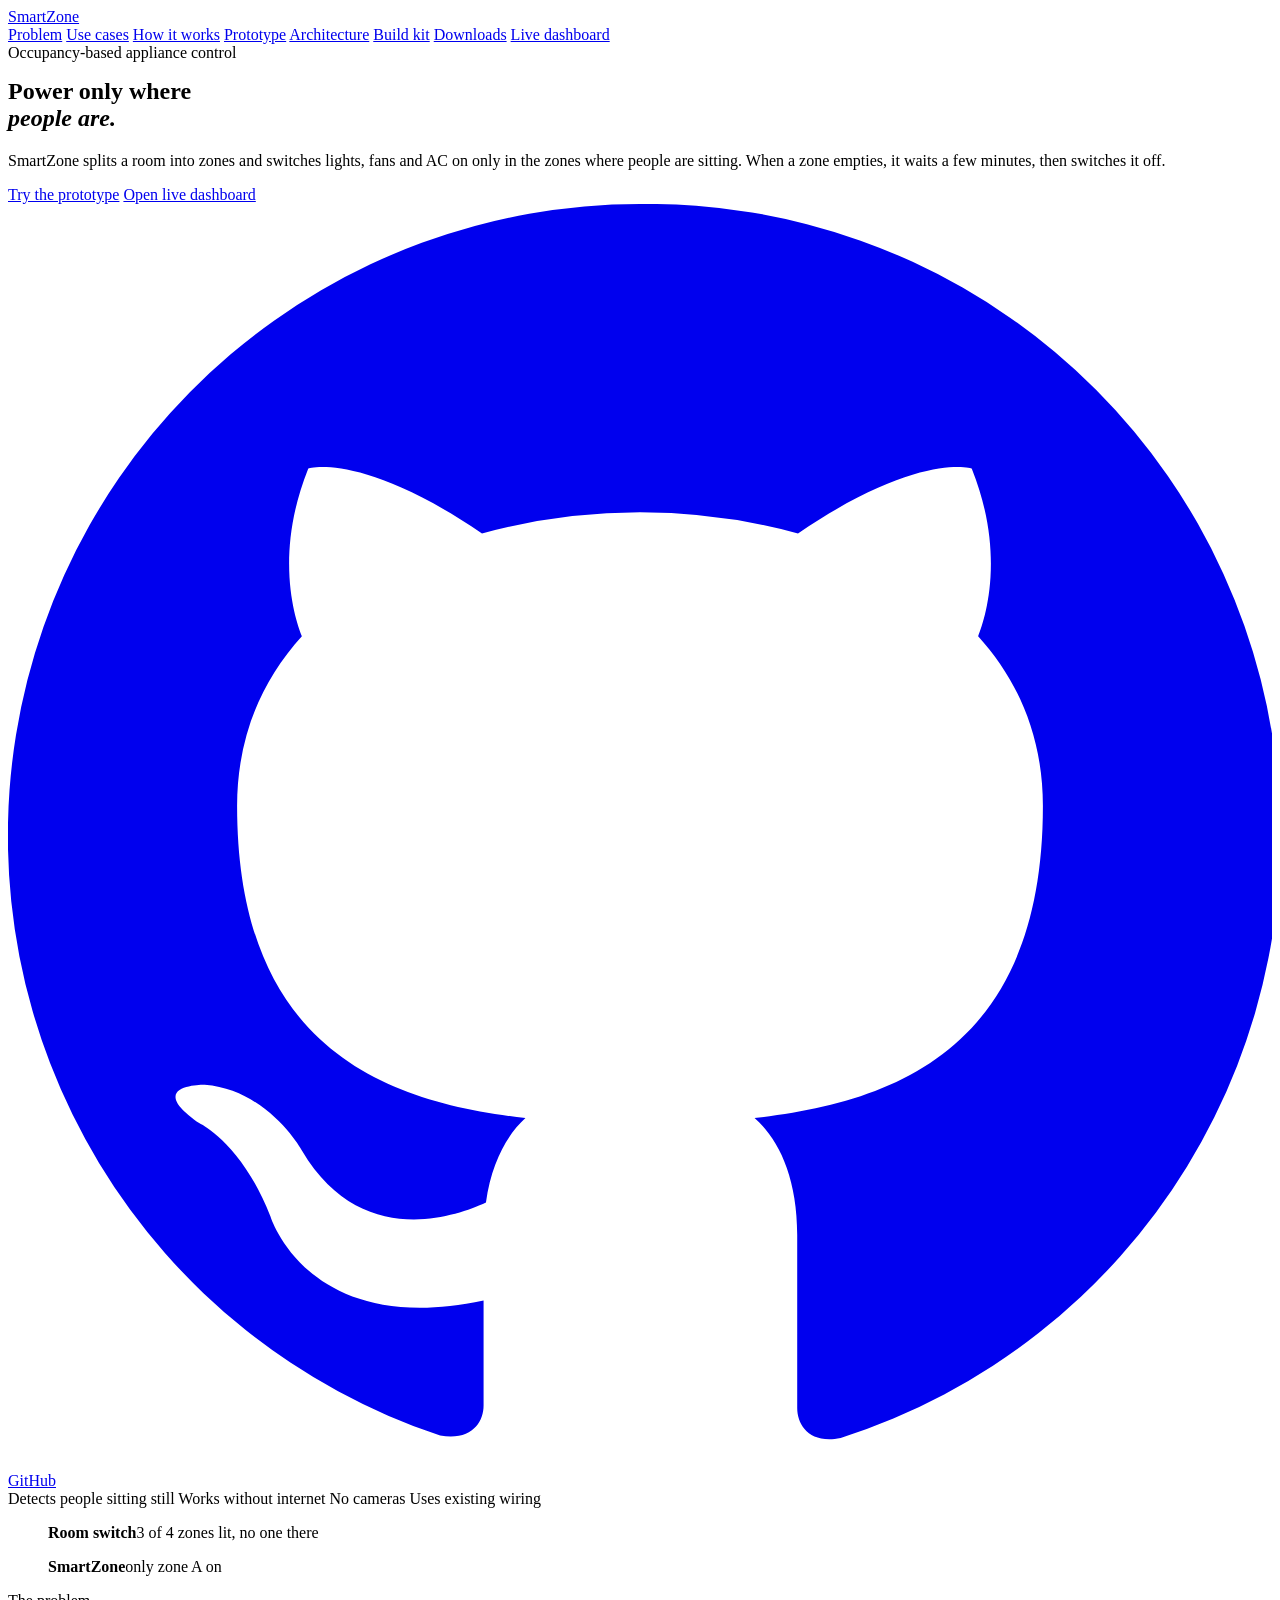
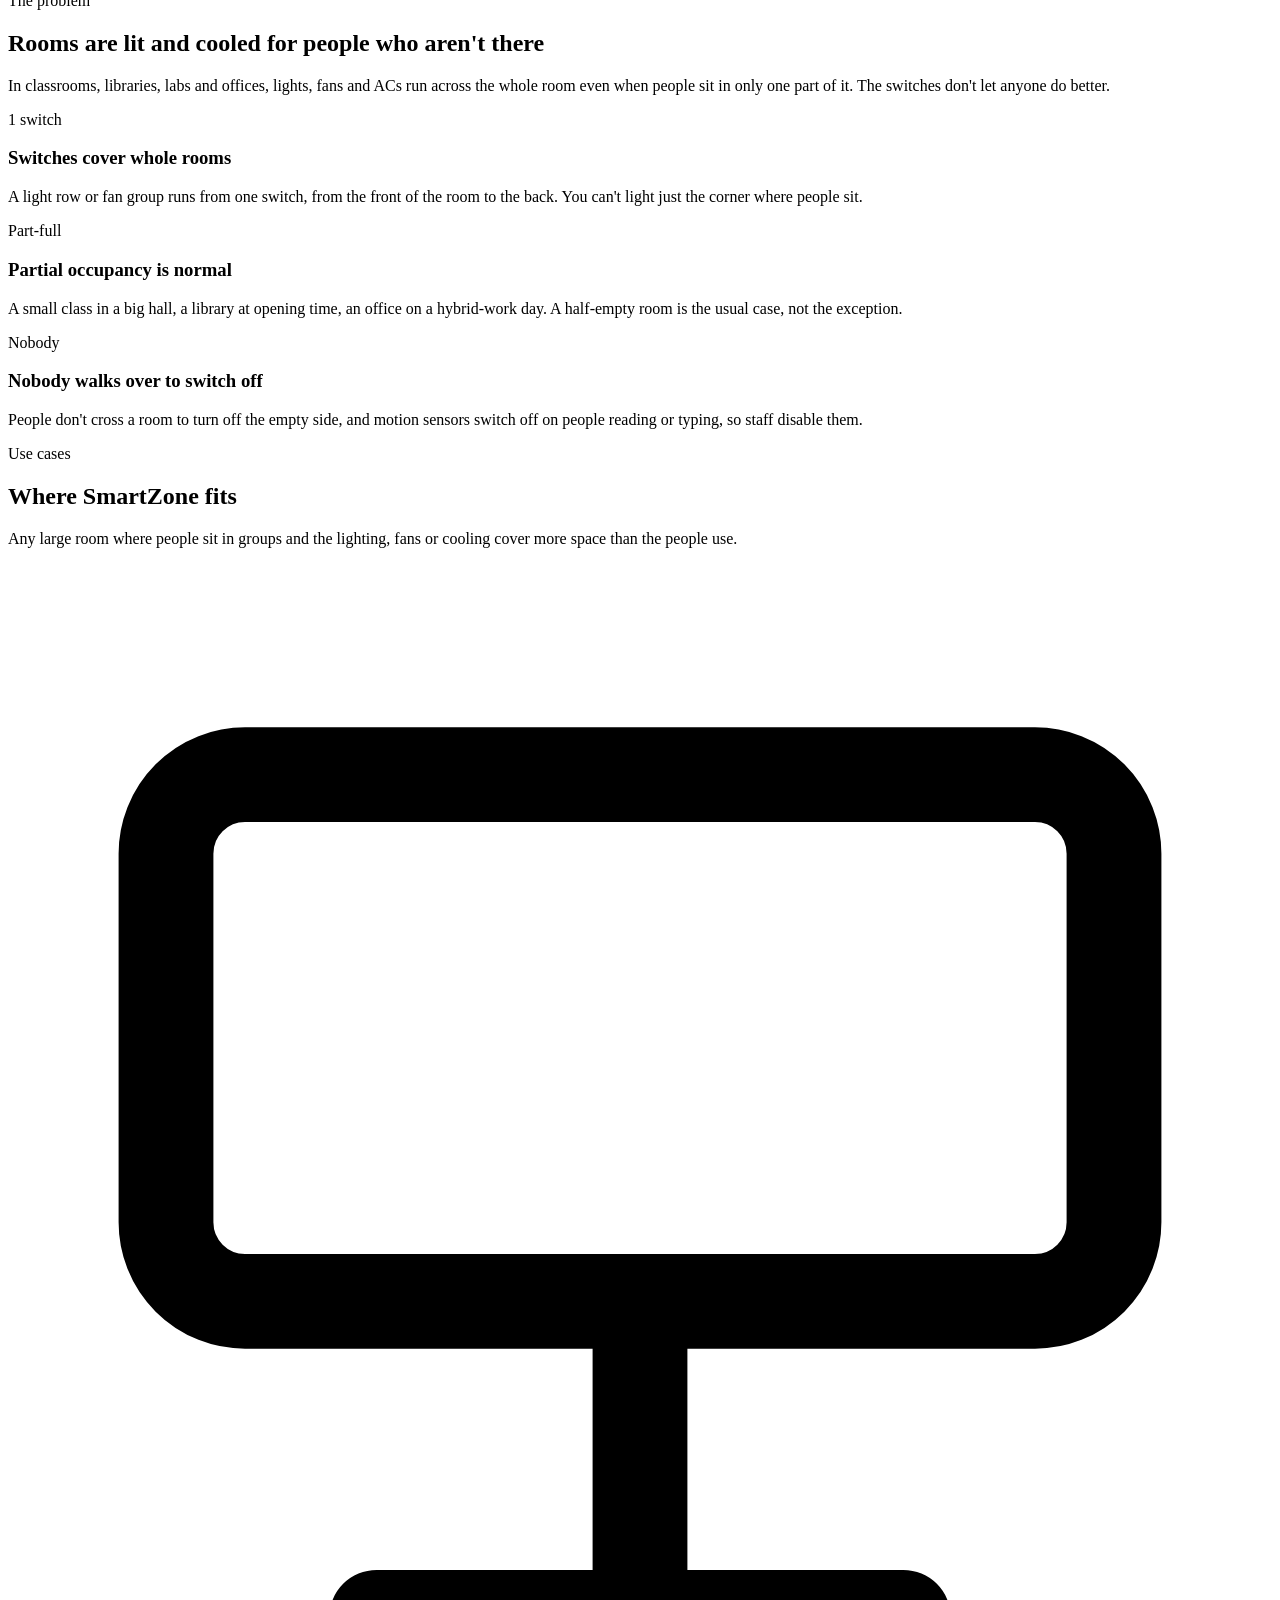
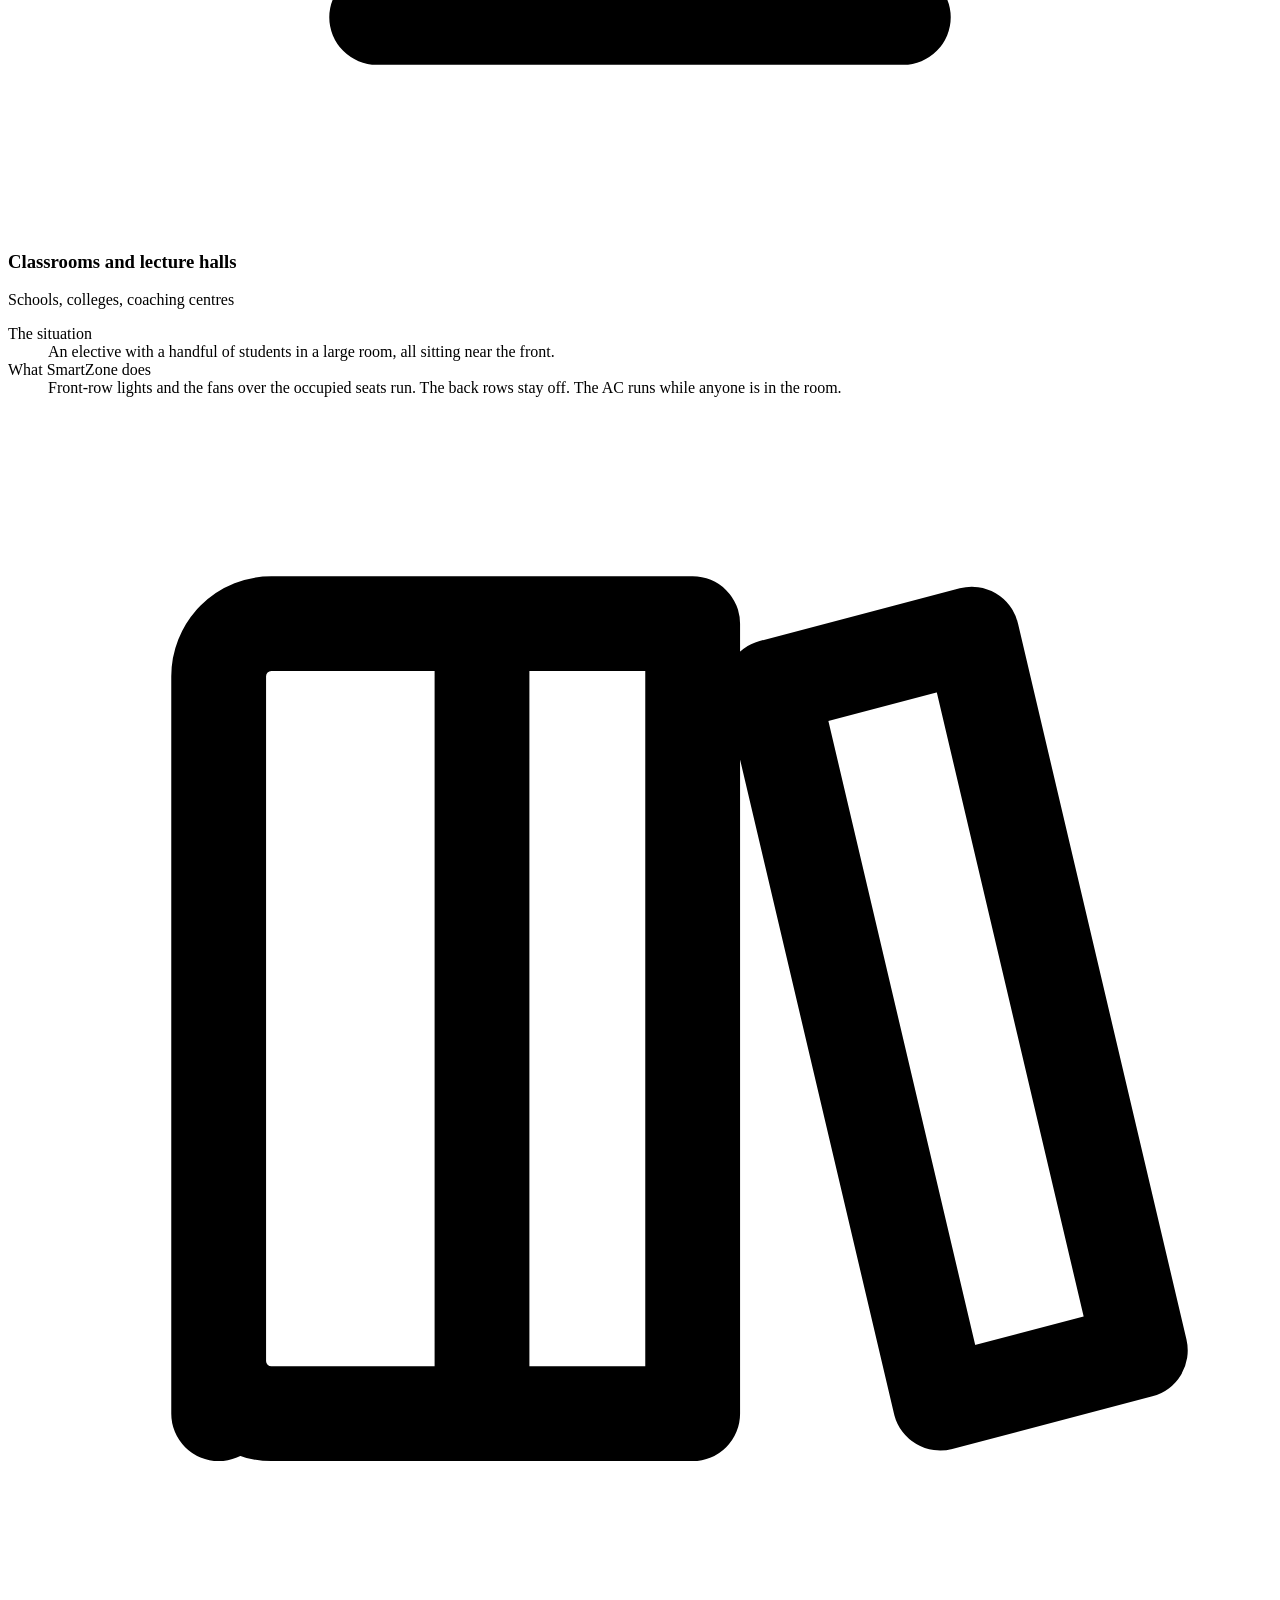
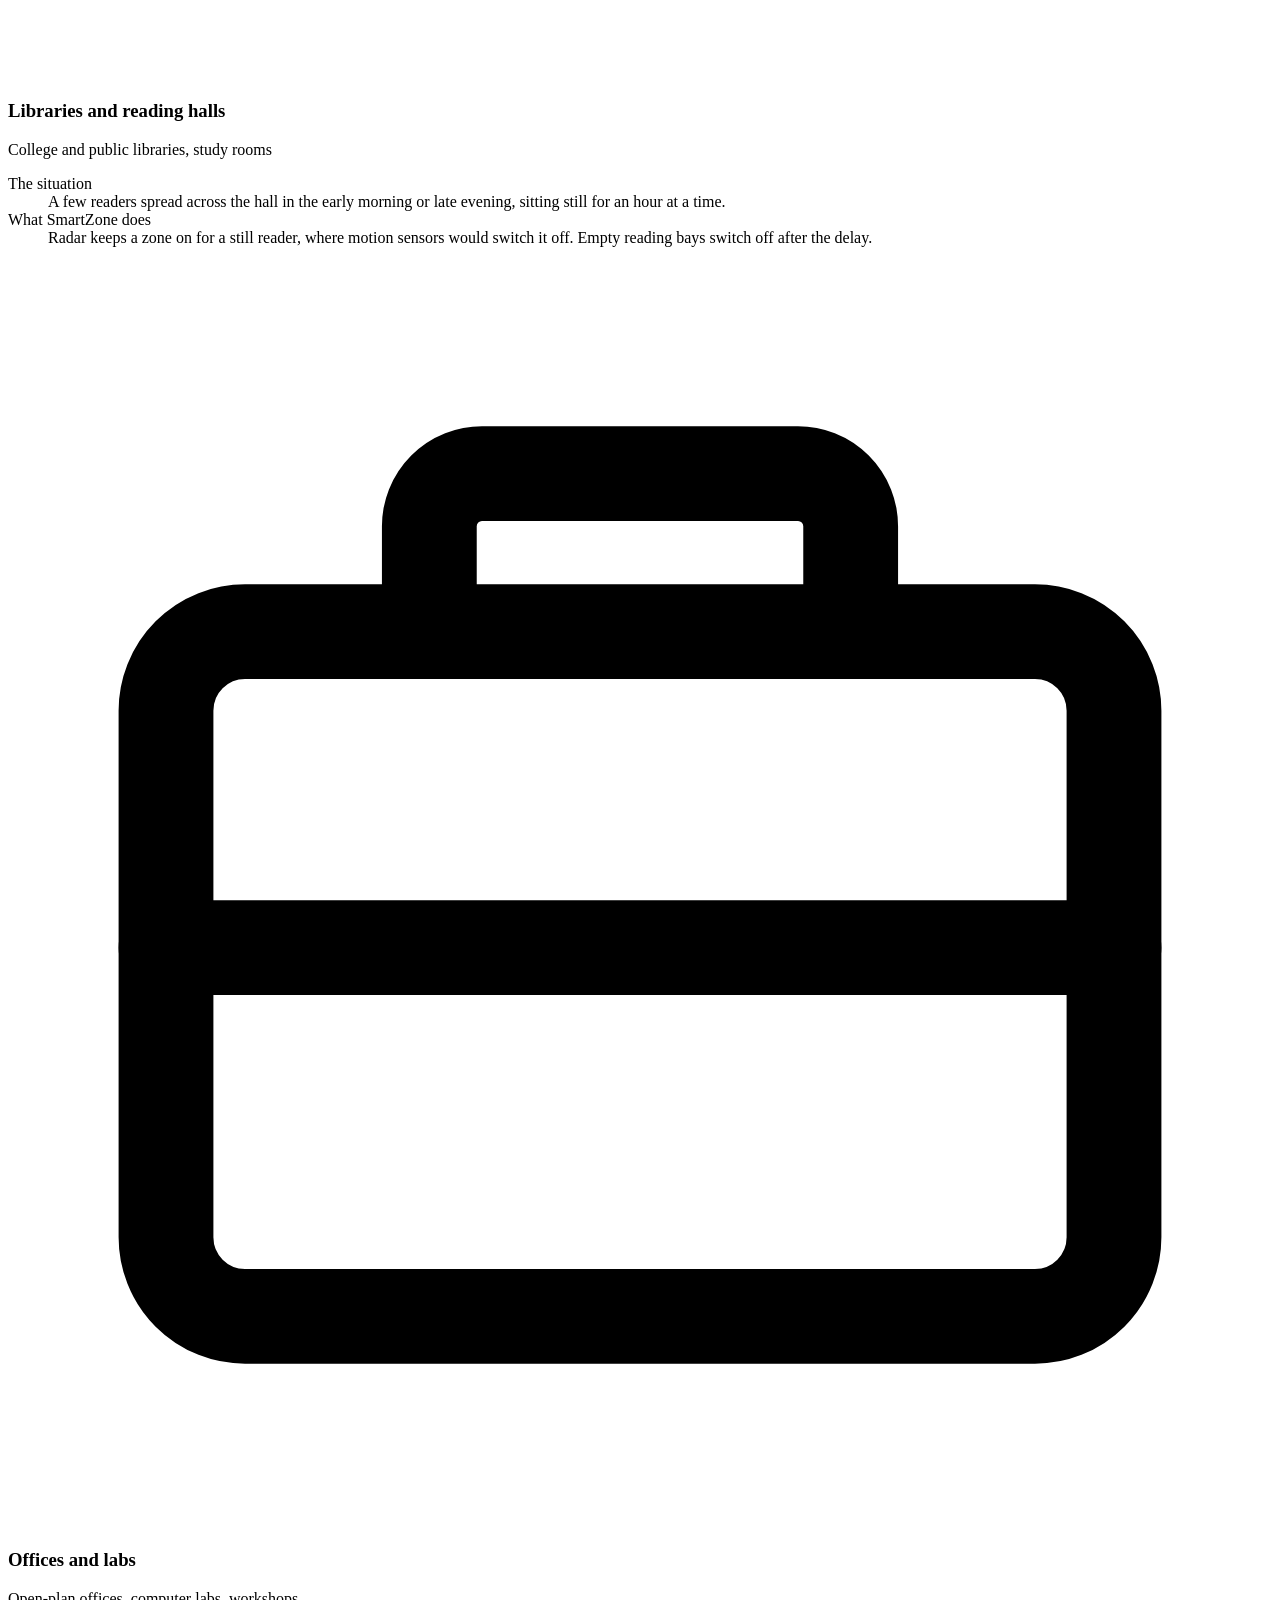
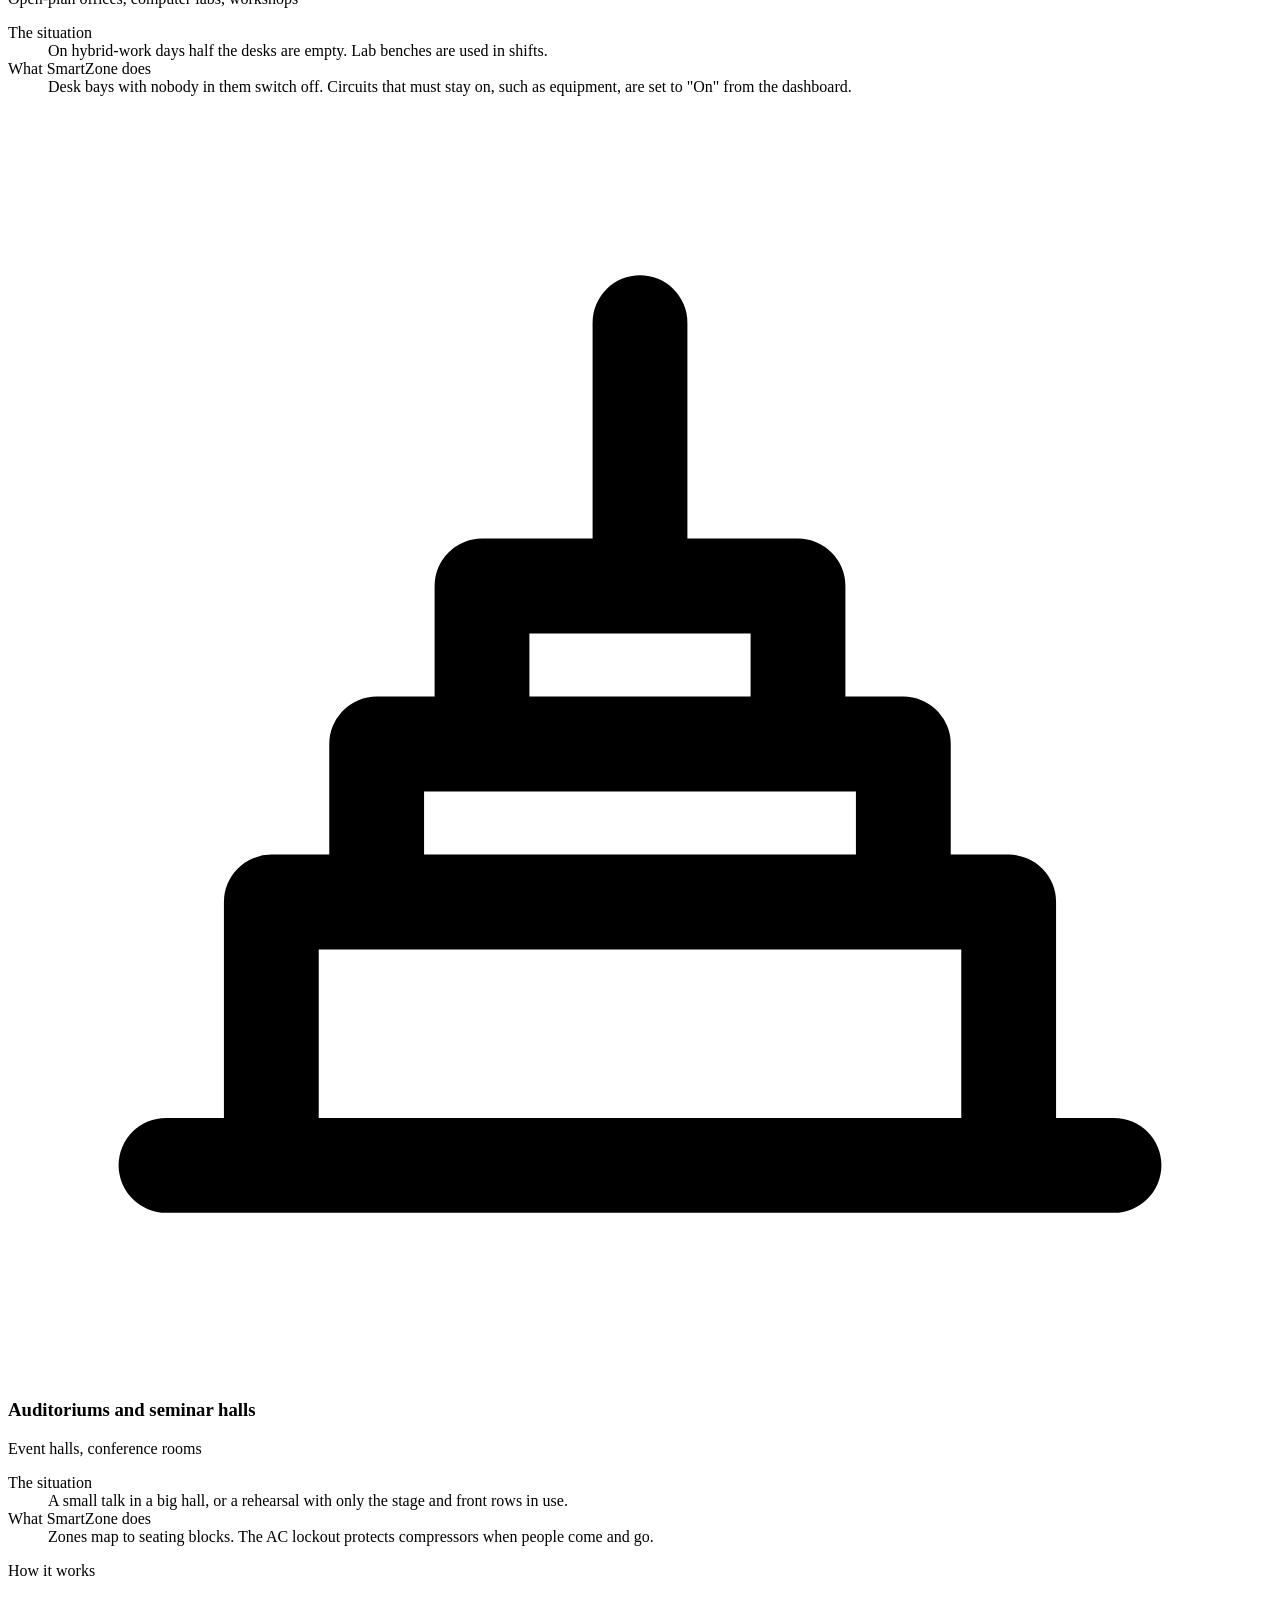
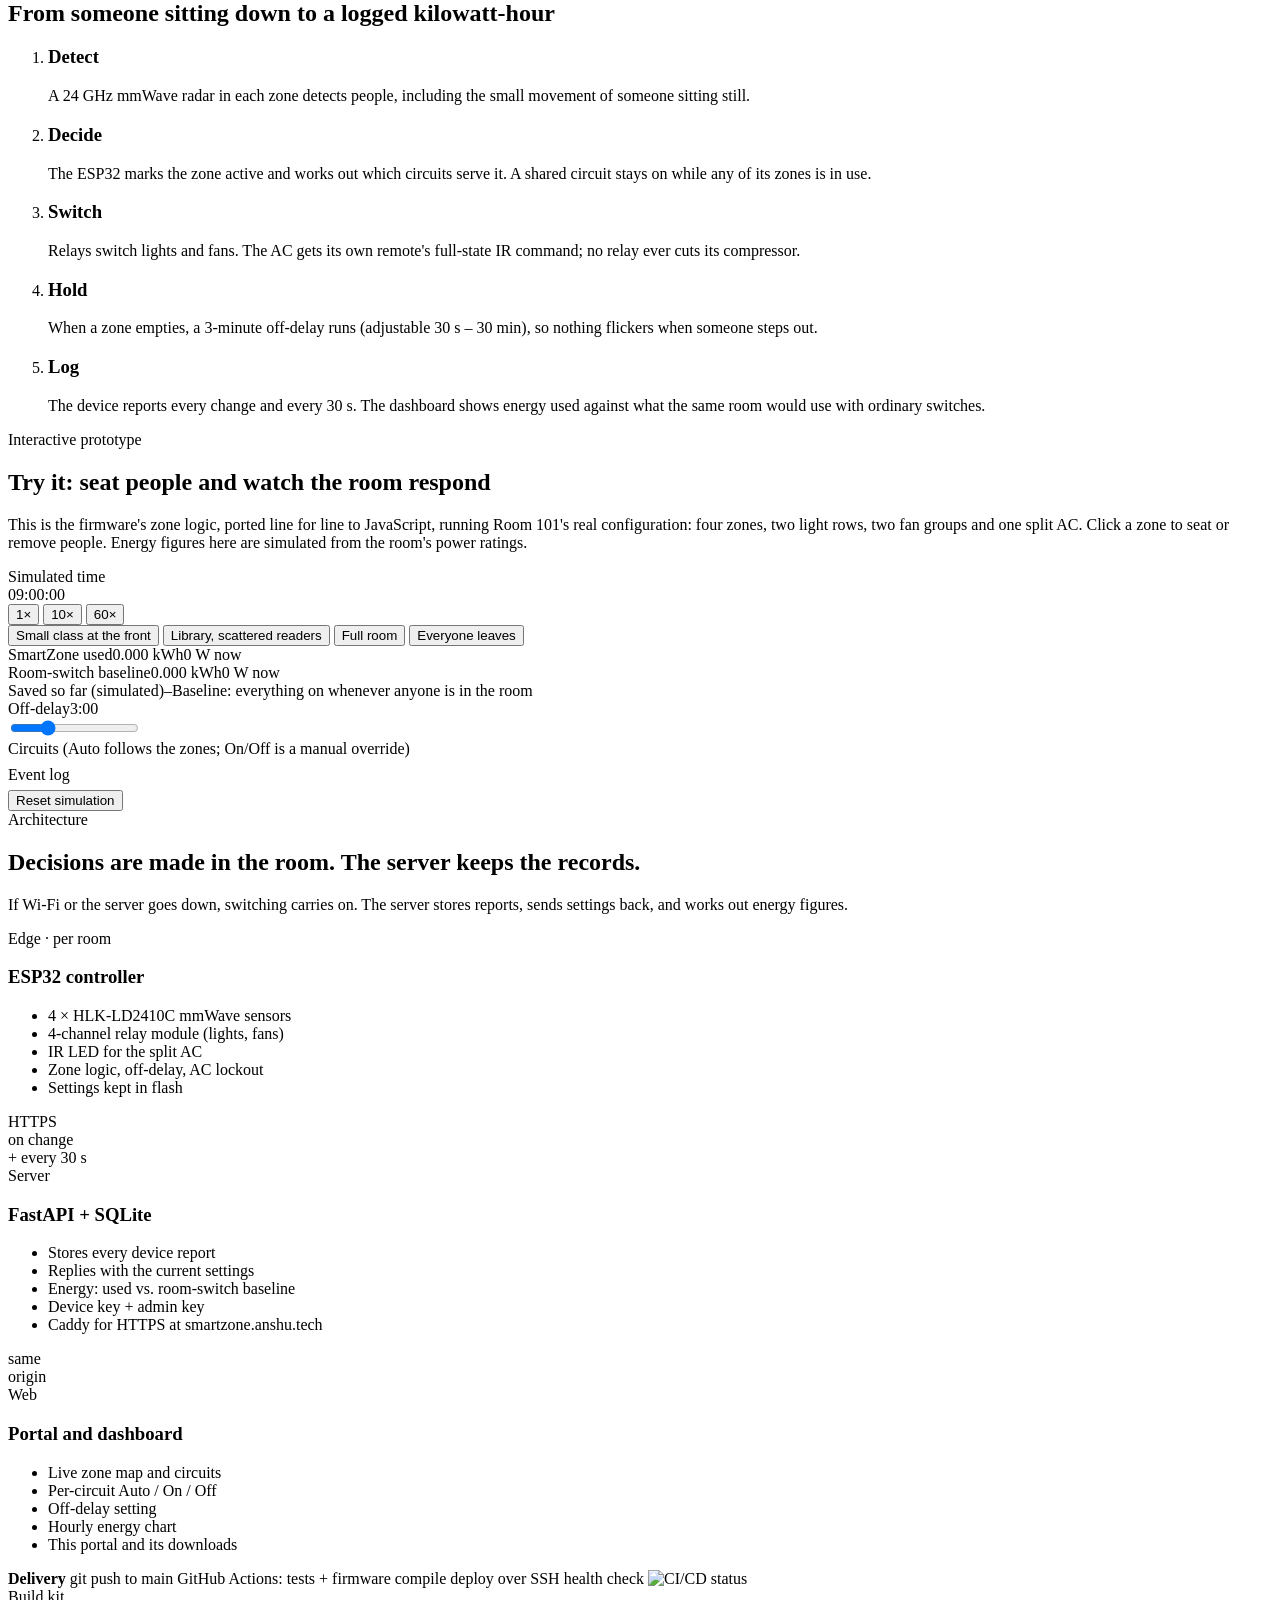
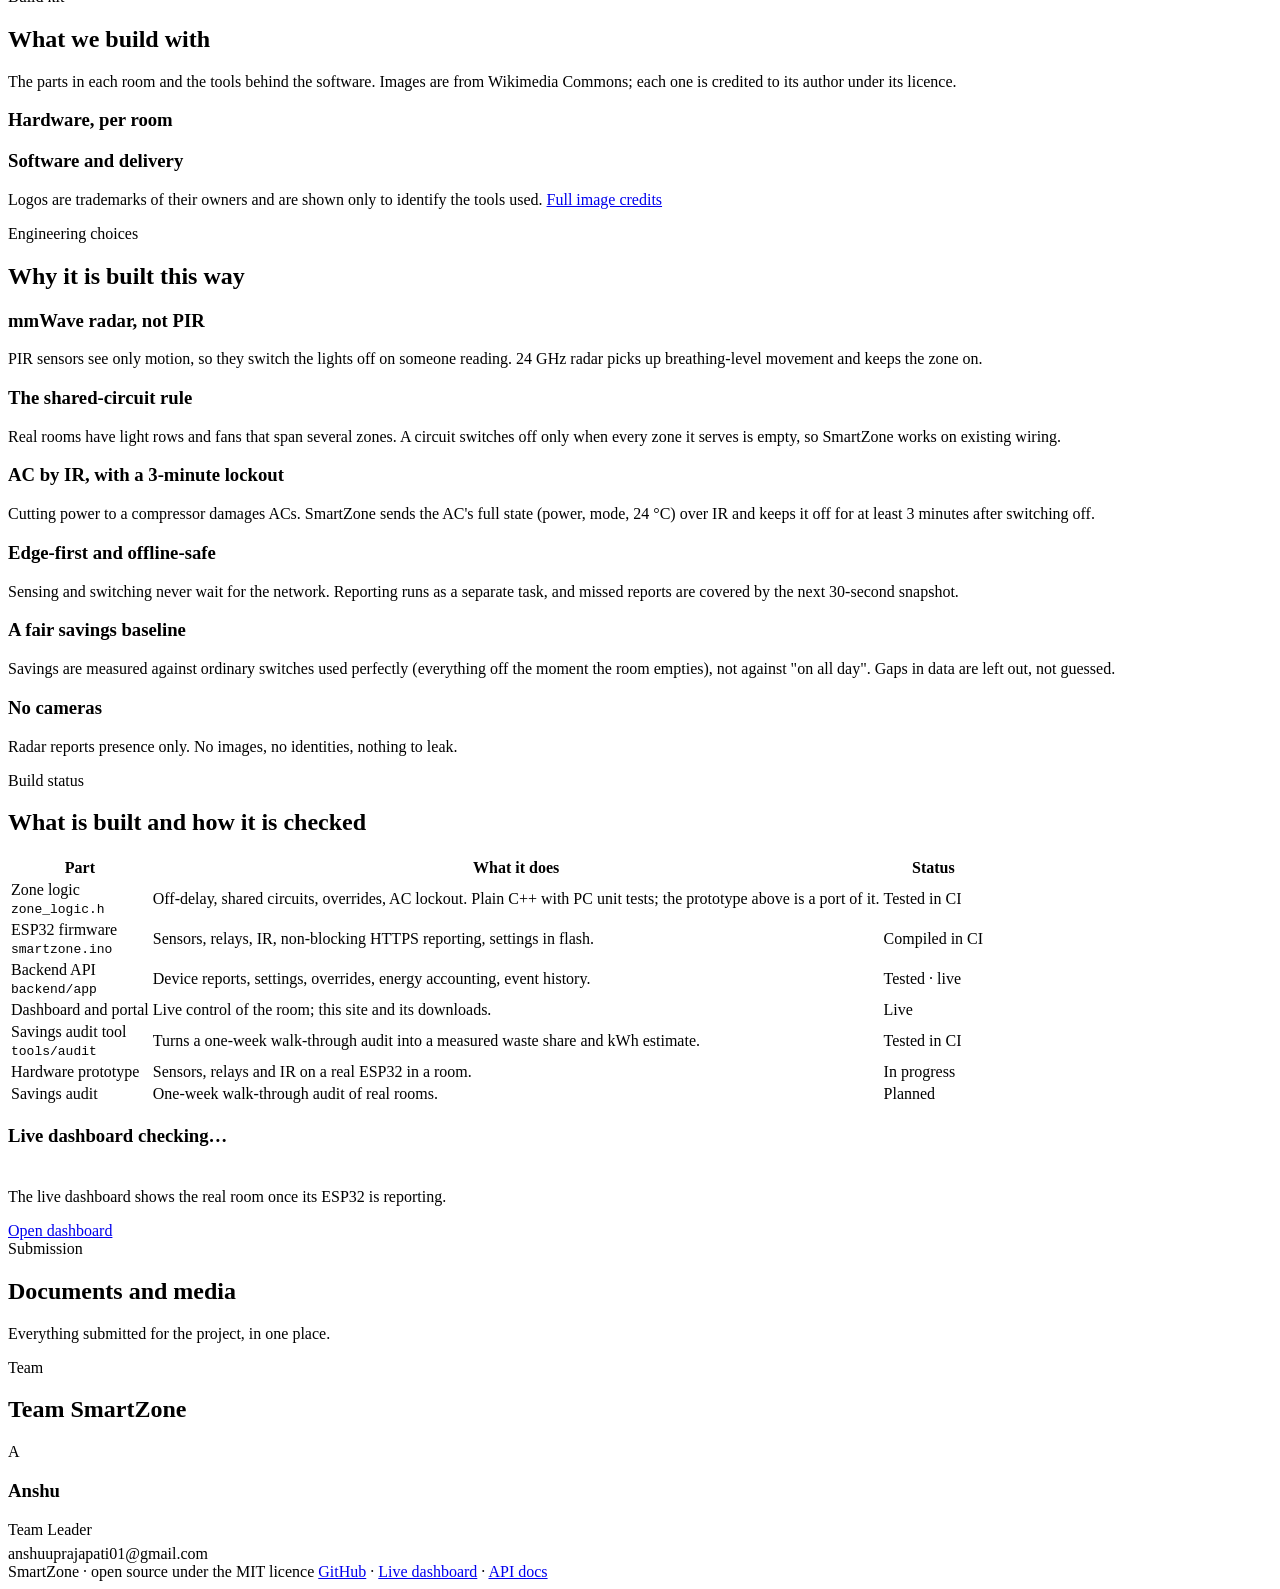
==== commit 7200556f: "Add "What we build with" section with credited tool and part images - submission/10_Tools_and_Compon" ====
--- a/backend/static/index.html
+++ b/backend/static/index.html
@@ -24,6 +24,7 @@
         <a href="#how" class="hide-sm">How it works</a>
         <a href="#prototype">Prototype</a>
         <a href="#architecture" class="hide-sm">Architecture</a>
+        <a href="#build-kit" class="hide-sm">Build kit</a>
         <a href="#downloads" class="hide-xs">Downloads</a>
         <a href="/dashboard/">Live dashboard</a>
       </nav>
@@ -273,6 +274,22 @@
       </div>
     </section>
 
+    <!-- Build kit -->
+    <section class="block" id="build-kit">
+      <div class="container">
+        <div class="section-head">
+          <span class="eyebrow">Build kit</span>
+          <h2>What we build with</h2>
+          <p>The parts in each room and the tools behind the software. Images are from Wikimedia Commons; each one is credited to its author under its licence.</p>
+        </div>
+        <h3 class="kit-group">Hardware, per room</h3>
+        <div class="kit" id="kit-hw"></div>
+        <h3 class="kit-group">Software and delivery</h3>
+        <div class="kit" id="kit-sw"></div>
+        <p class="small muted" style="margin-top:14px">Logos are trademarks of their owners and are shown only to identify the tools used. <a href="https://github.com/anshuu-prajapati/smartZone/blob/main/submission/10_Tools_and_Components/CREDITS.md" target="_blank" rel="noopener">Full image credits</a></p>
+      </div>
+    </section>
+
     <!-- Decisions -->
     <section class="block" id="decisions">
       <div class="container">
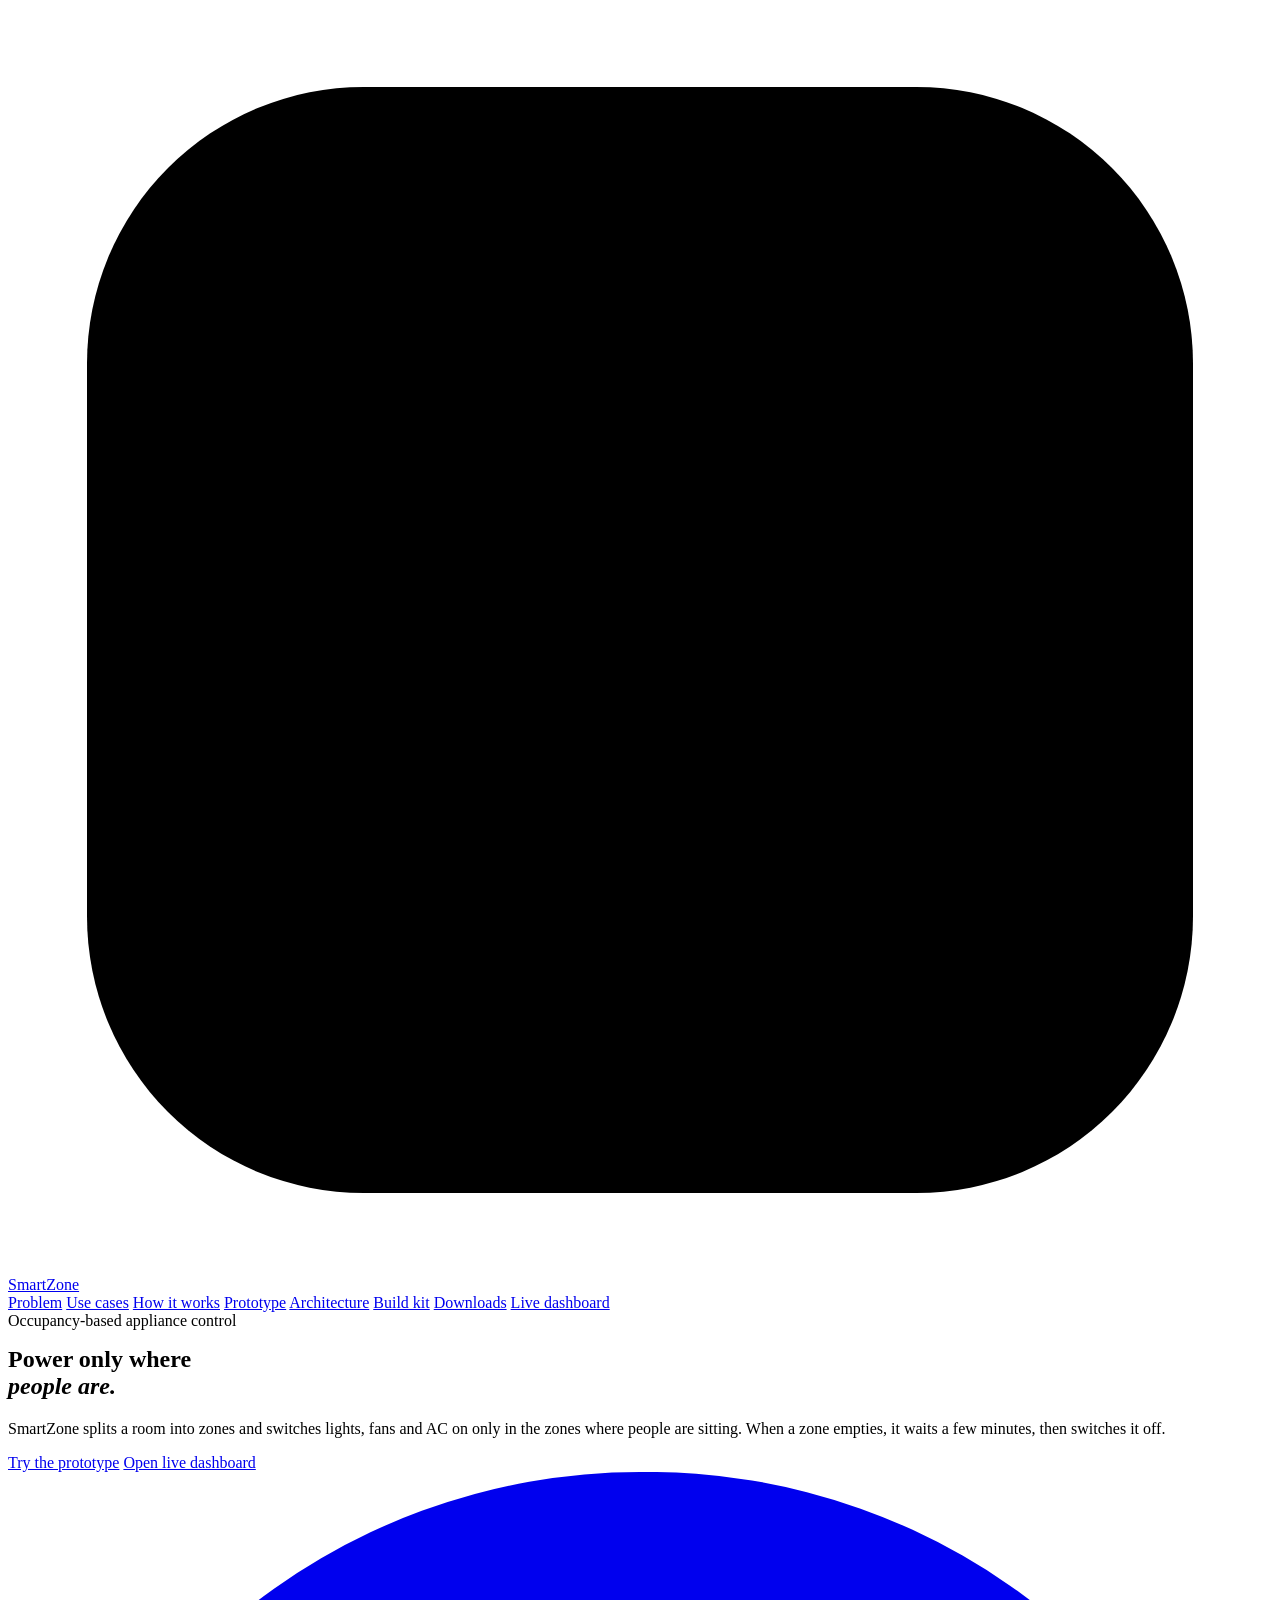
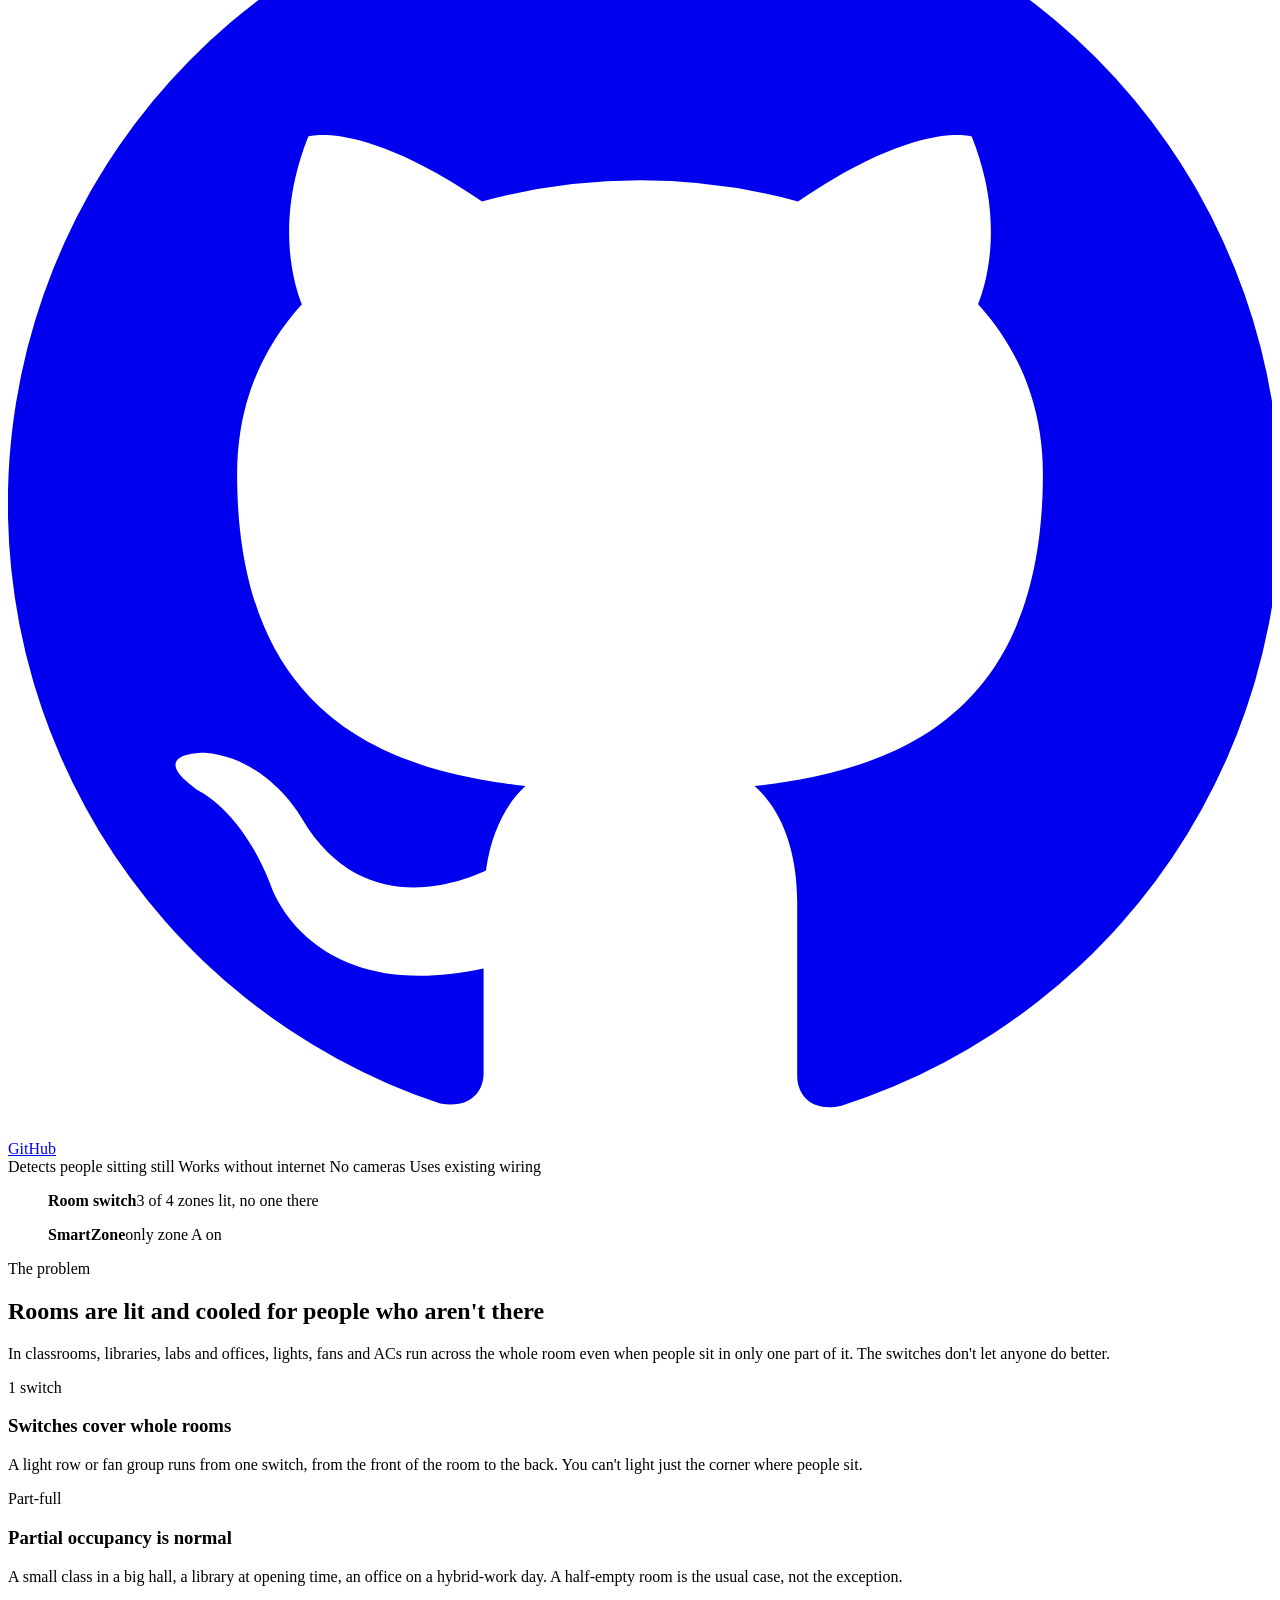
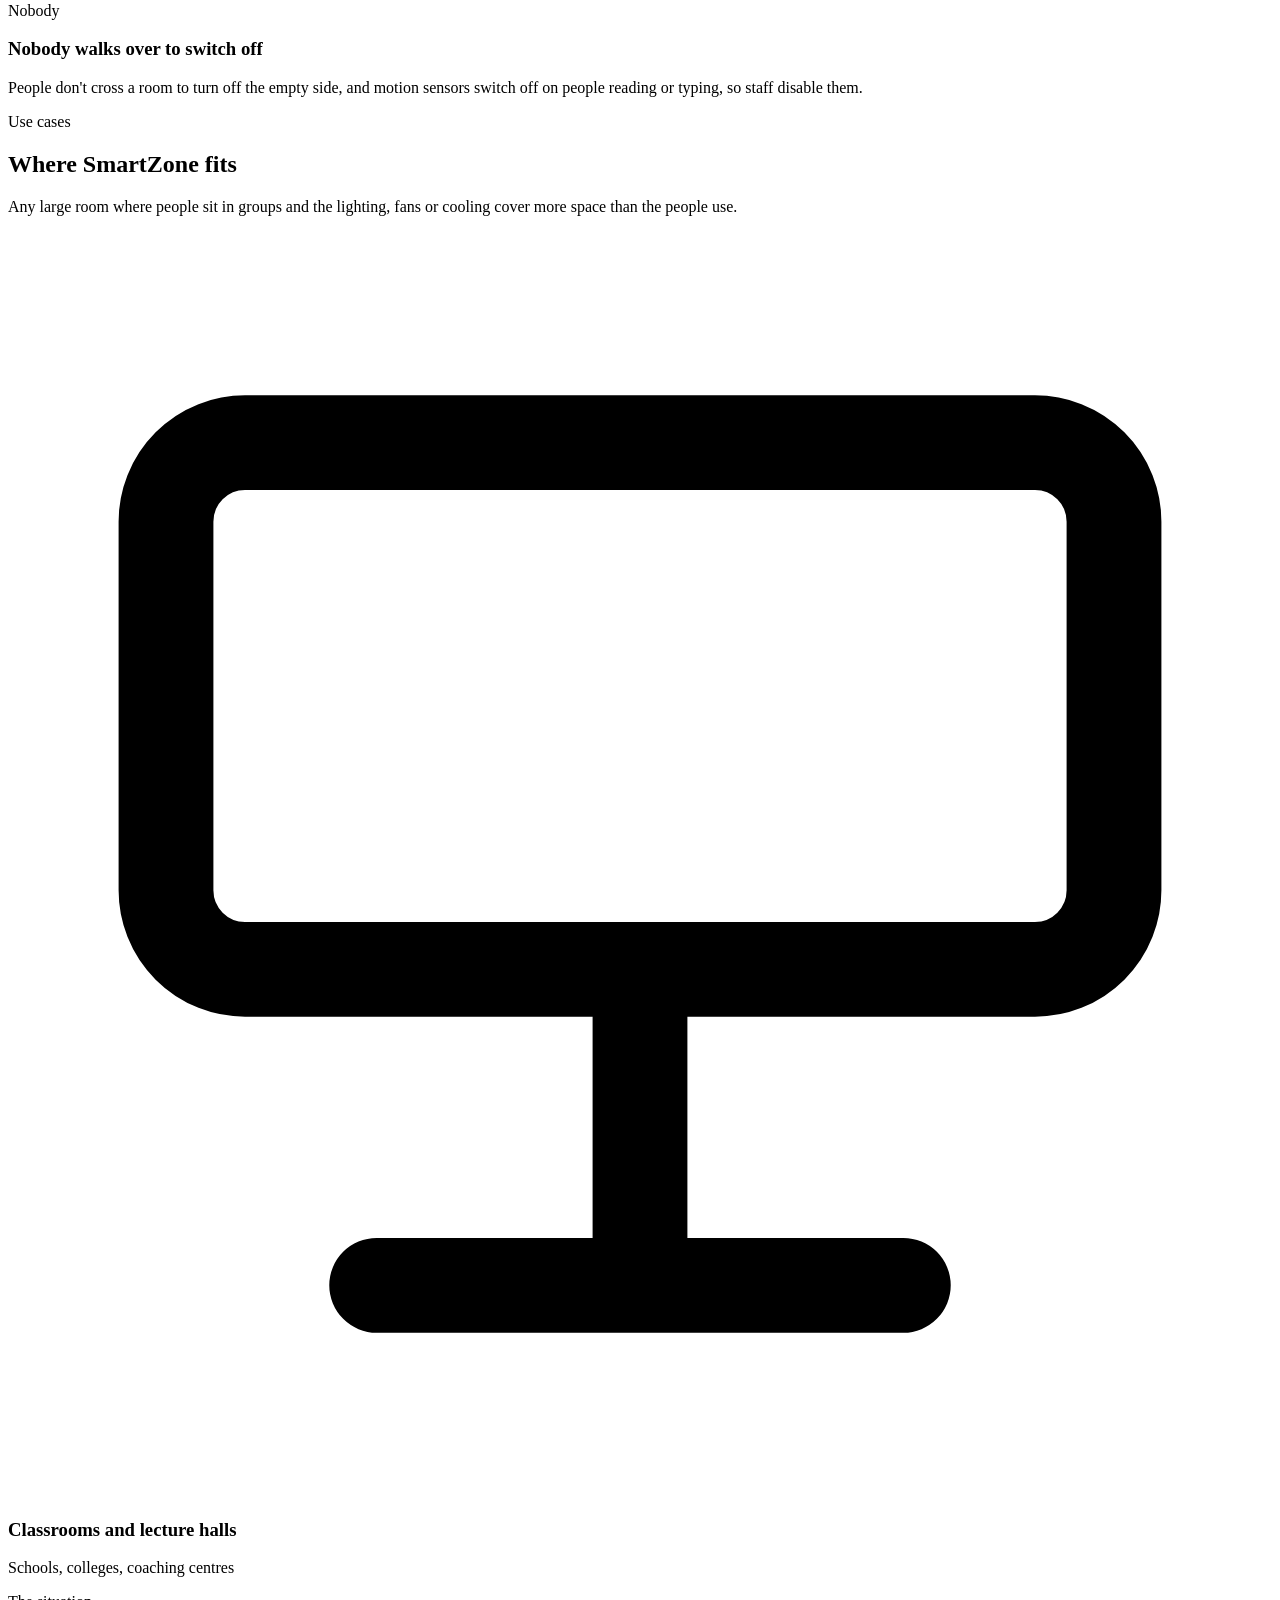
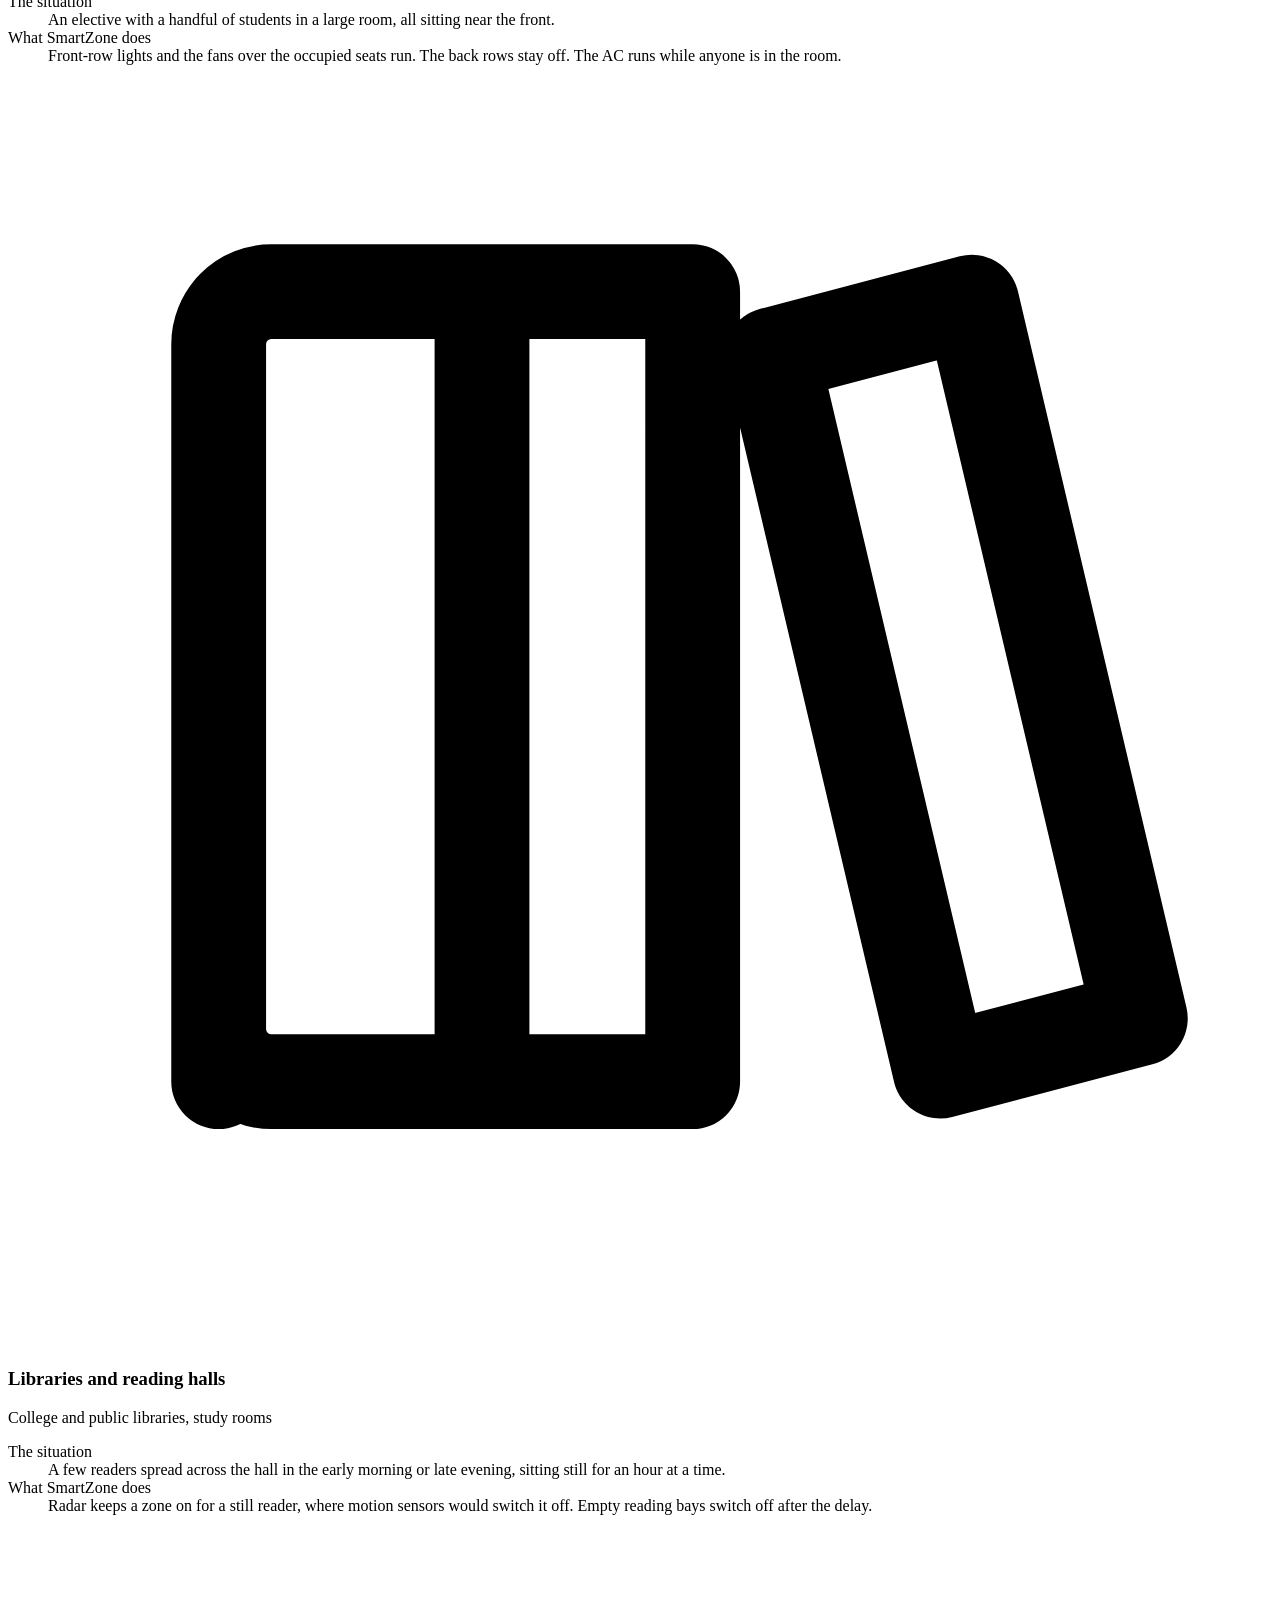
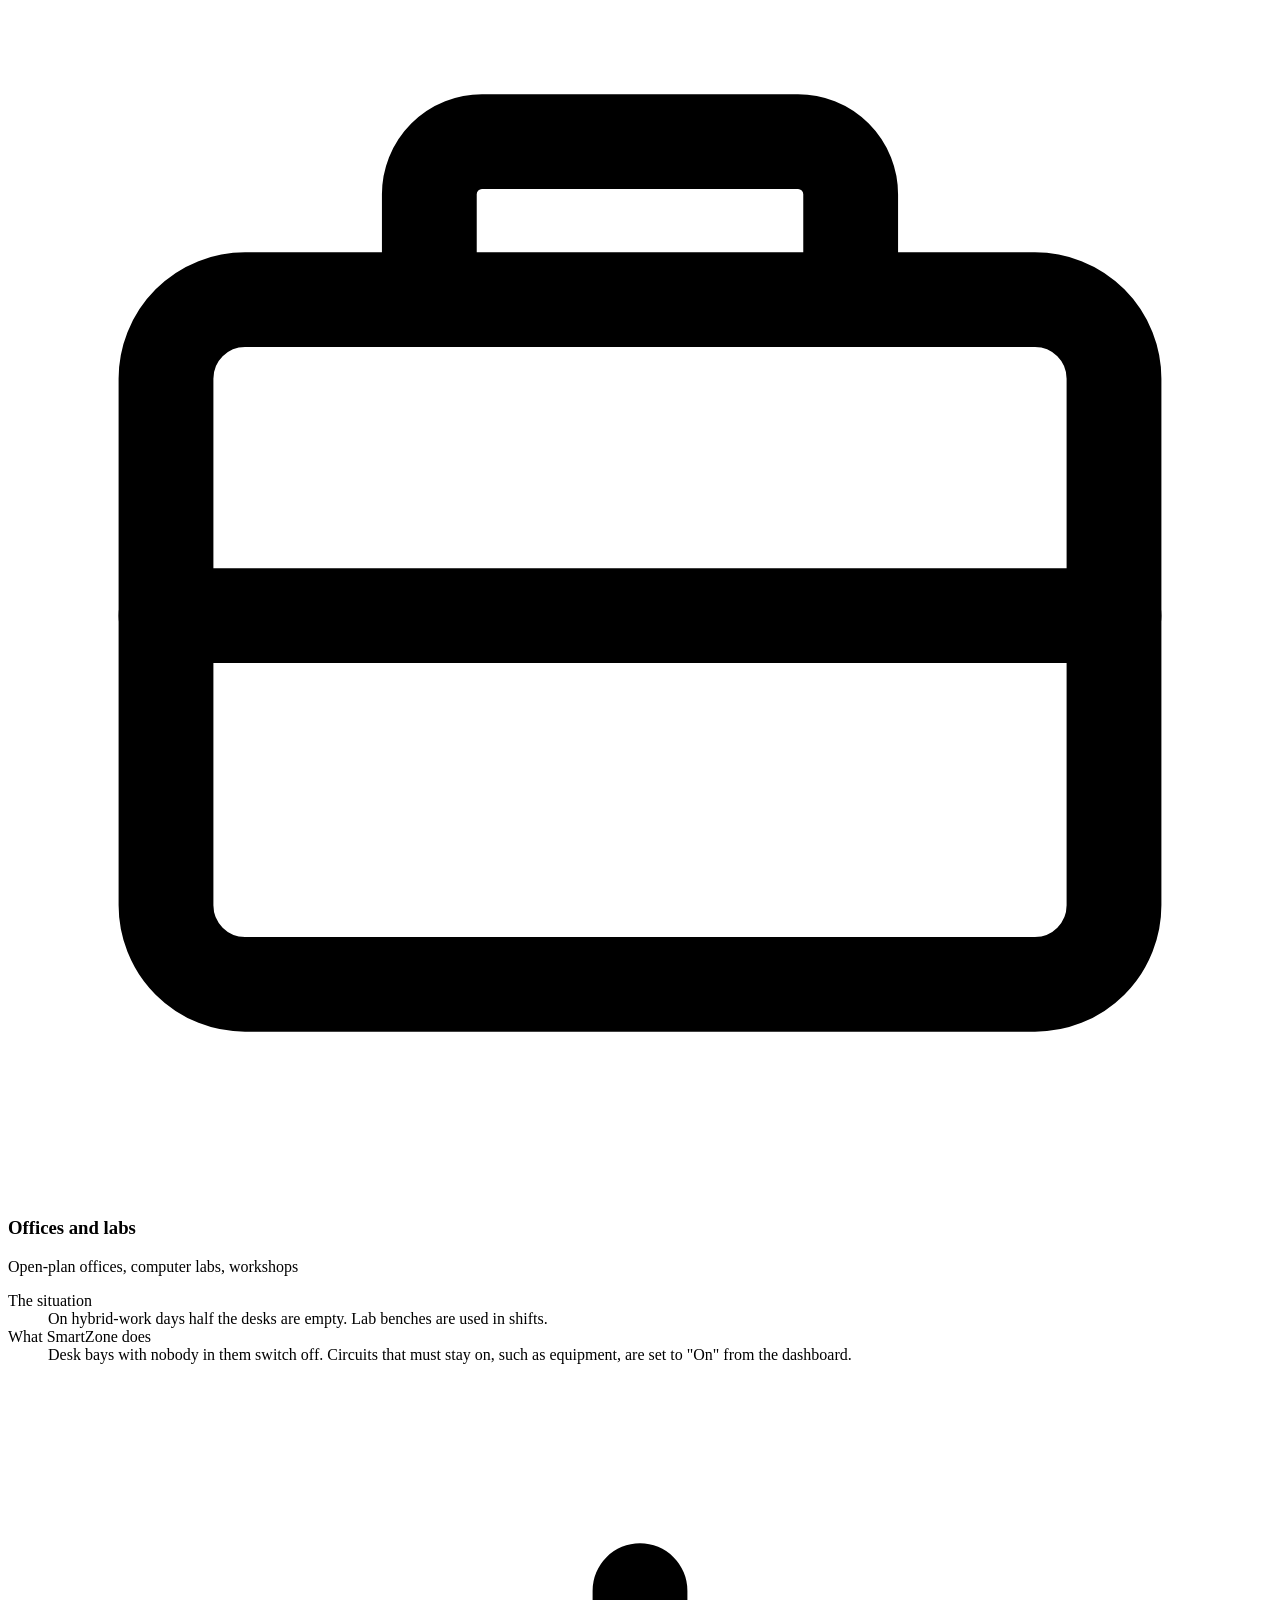
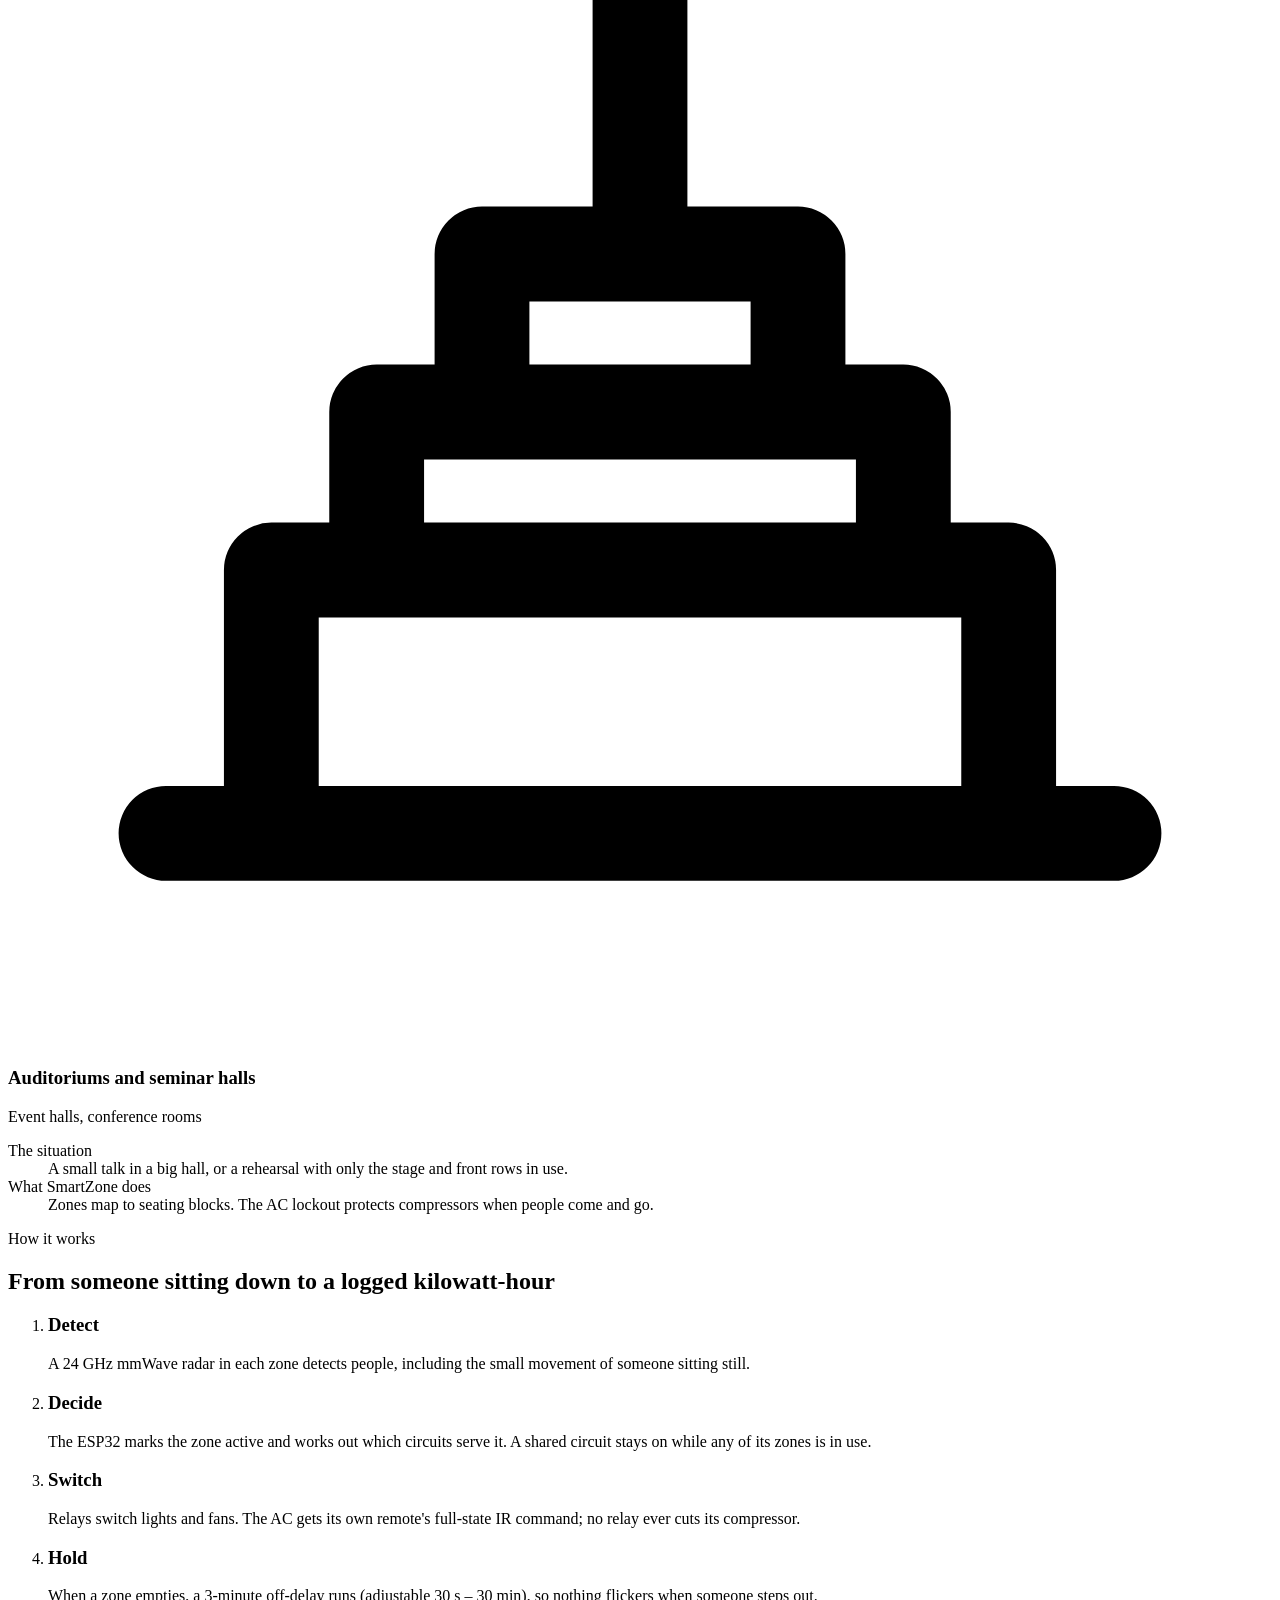
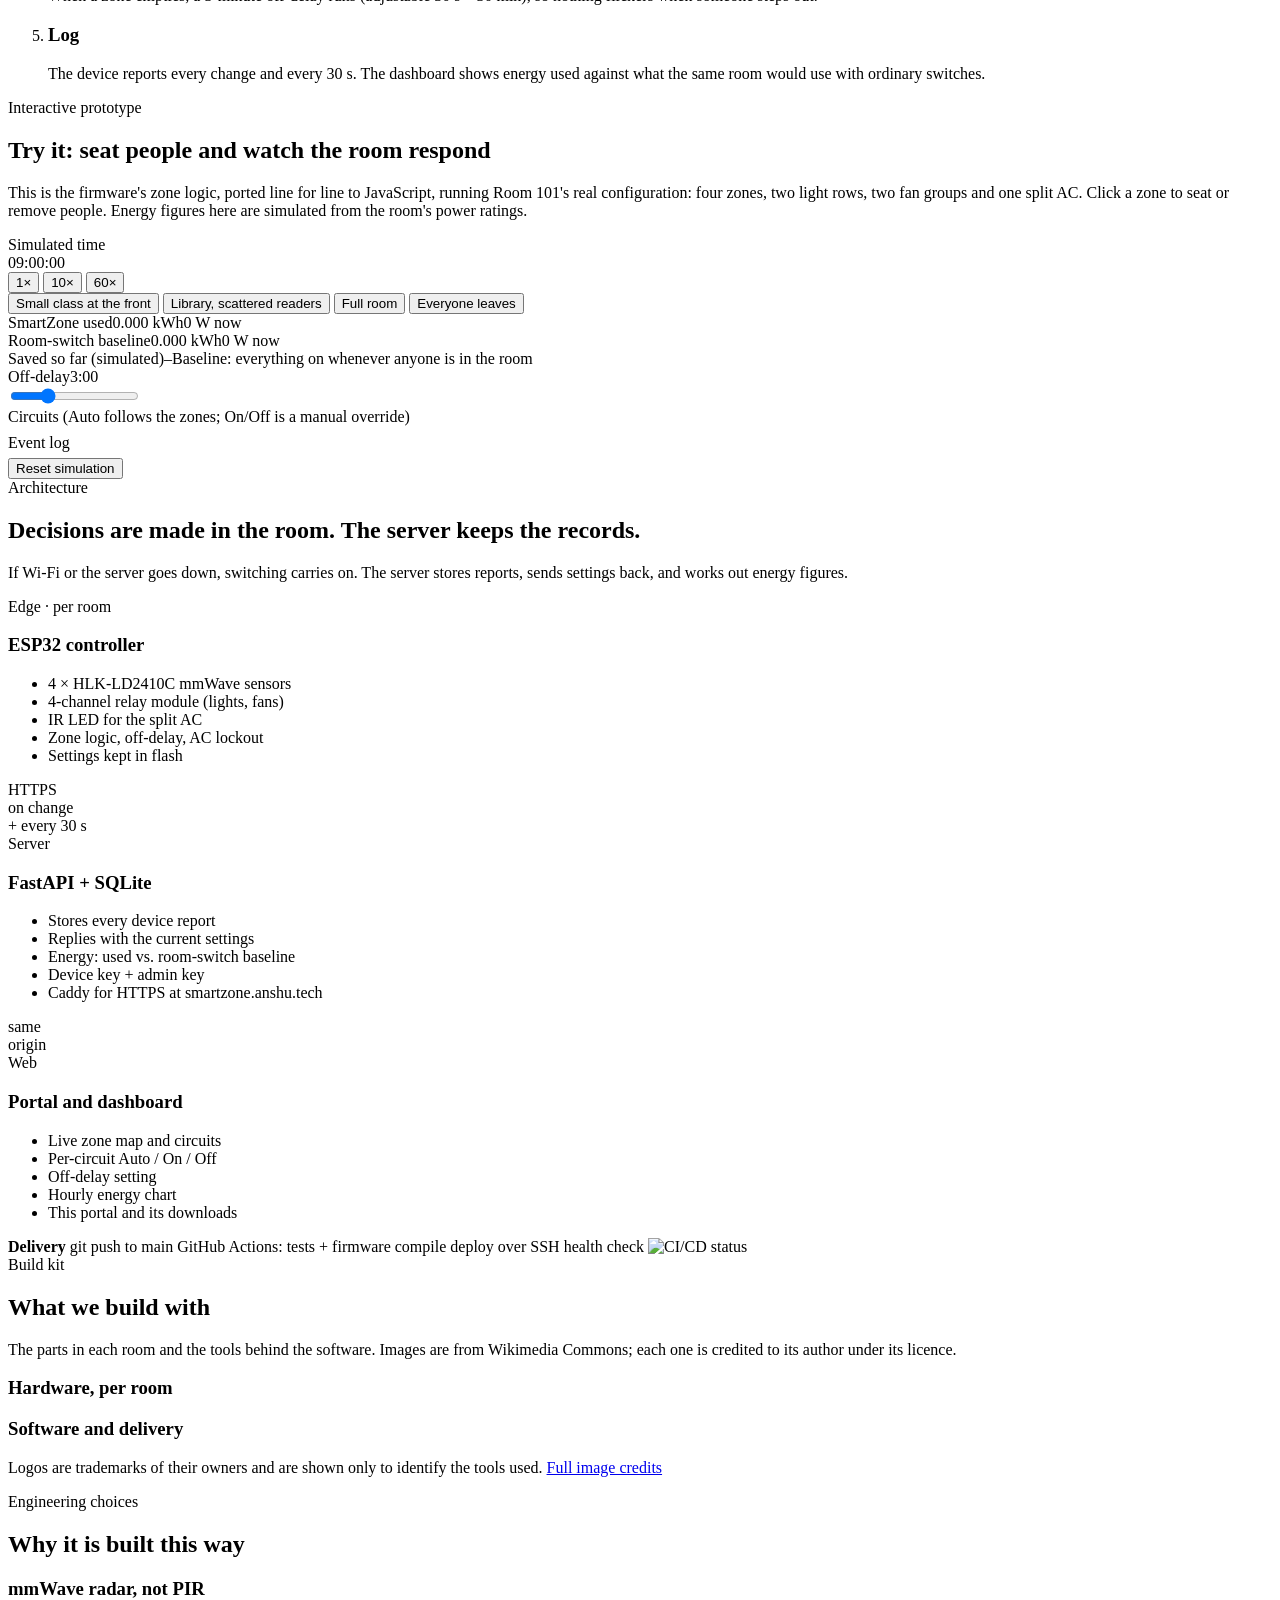
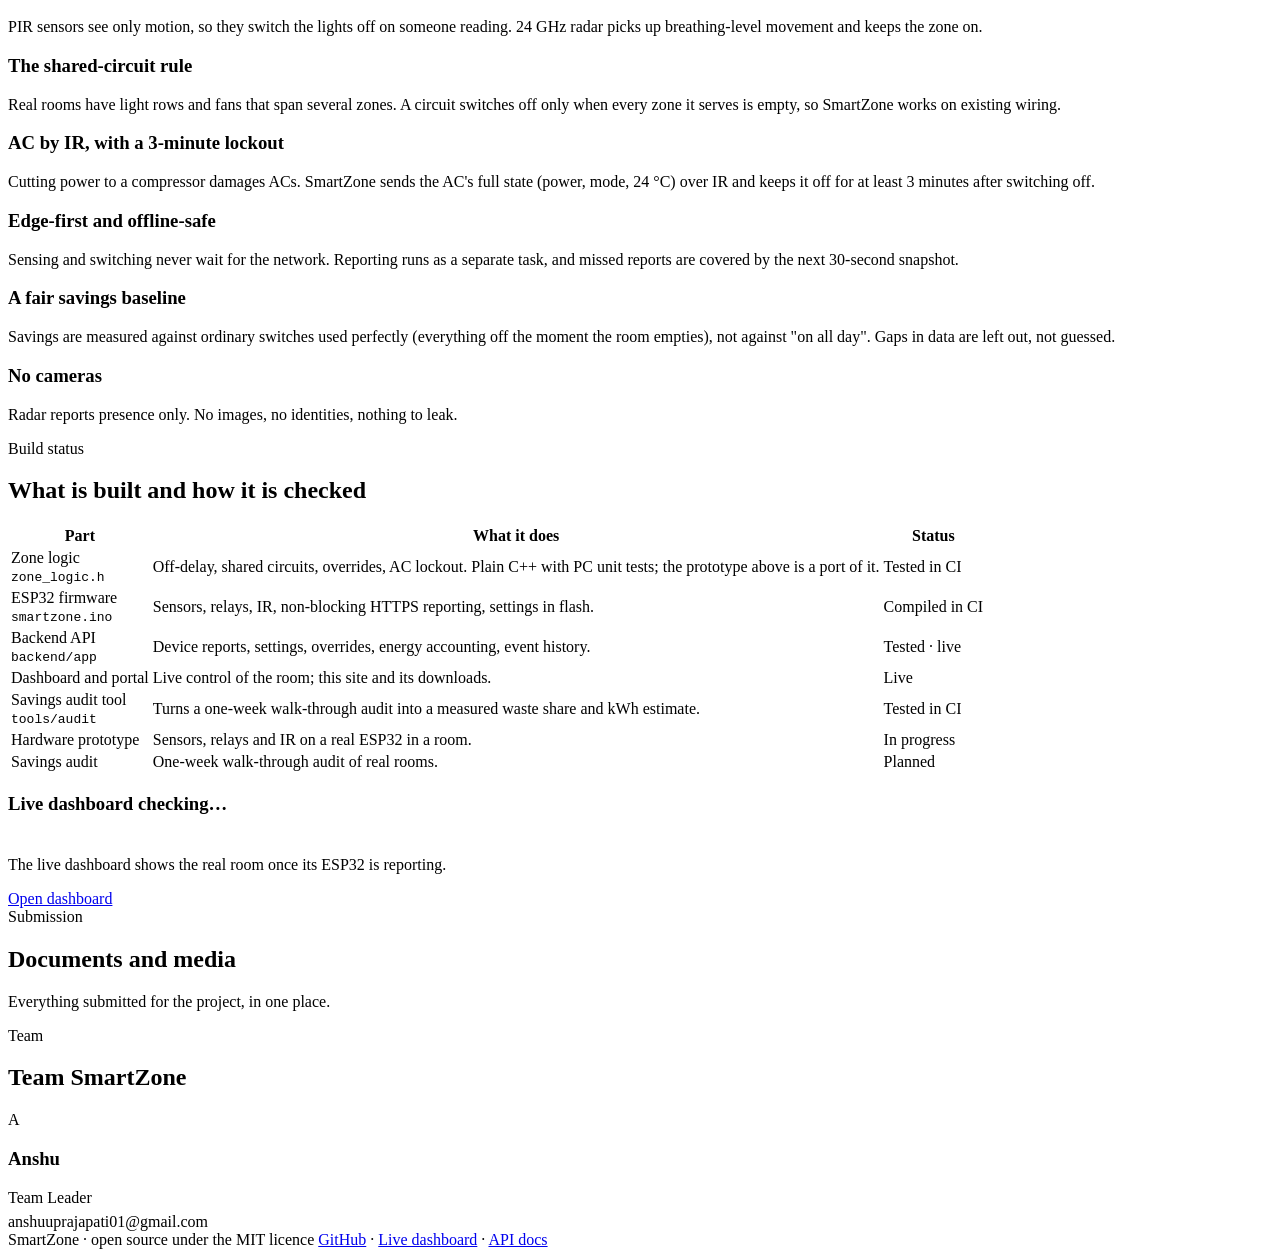
==== commit ba3676ea: "Add Z tile logo: nav mark, favicon, touch icon and 11_Logo downloads Co-Authored-By: Claude Opus 5.5" ====
--- a/backend/static/index.html
+++ b/backend/static/index.html
@@ -12,12 +12,13 @@
   <link rel="stylesheet" href="https://fonts.googleapis.com/css2?family=Space+Grotesk:wght@500;600;700&family=Inter:wght@400;500;600&family=JetBrains+Mono:wght@400;500;600&display=swap">
   <link rel="stylesheet" href="/assets/site.css">
   <link rel="stylesheet" href="/assets/portal.css">
-  <link rel="icon" href="data:image/svg+xml,%3Csvg xmlns='http://www.w3.org/2000/svg' viewBox='0 0 32 32'%3E%3Crect width='32' height='32' rx='8' fill='%230f7a62'/%3E%3Crect x='6' y='6' width='9' height='9' rx='2' fill='%23fff'/%3E%3Crect x='17' y='17' width='9' height='9' rx='2' fill='%23fff'/%3E%3Crect x='17' y='6' width='9' height='9' rx='2' fill='%23fff' opacity='.35'/%3E%3Crect x='6' y='17' width='9' height='9' rx='2' fill='%23fff' opacity='.35'/%3E%3C/svg%3E">
+  <link rel="icon" type="image/svg+xml" href="/assets/brand/favicon.svg">
+  <link rel="apple-touch-icon" href="/assets/brand/apple-touch-icon.png">
 </head>
 <body>
   <header class="nav">
     <div class="container nav-inner">
-      <a class="brand" href="#top" aria-label="SmartZone home"><span class="brand-mark" aria-hidden="true"><i></i><i></i><i></i><i></i></span>SmartZone</a>
+      <a class="brand" href="#top" aria-label="SmartZone home"><svg class="brand-mark" viewBox="0 0 64 64" aria-hidden="true"><rect class="bm-tile" x="4" y="4" width="56" height="56" rx="14"/><path class="bm-lit" d="M17 17 H47 L17 47 Z"/><path class="bm-z" d="M17 17 H47 L17 47 H47"/></svg>SmartZone</a>
       <nav class="nav-links" aria-label="Sections">
         <a href="#problem" class="hide-sm">Problem</a>
         <a href="#use-cases" class="hide-xs">Use cases</a>
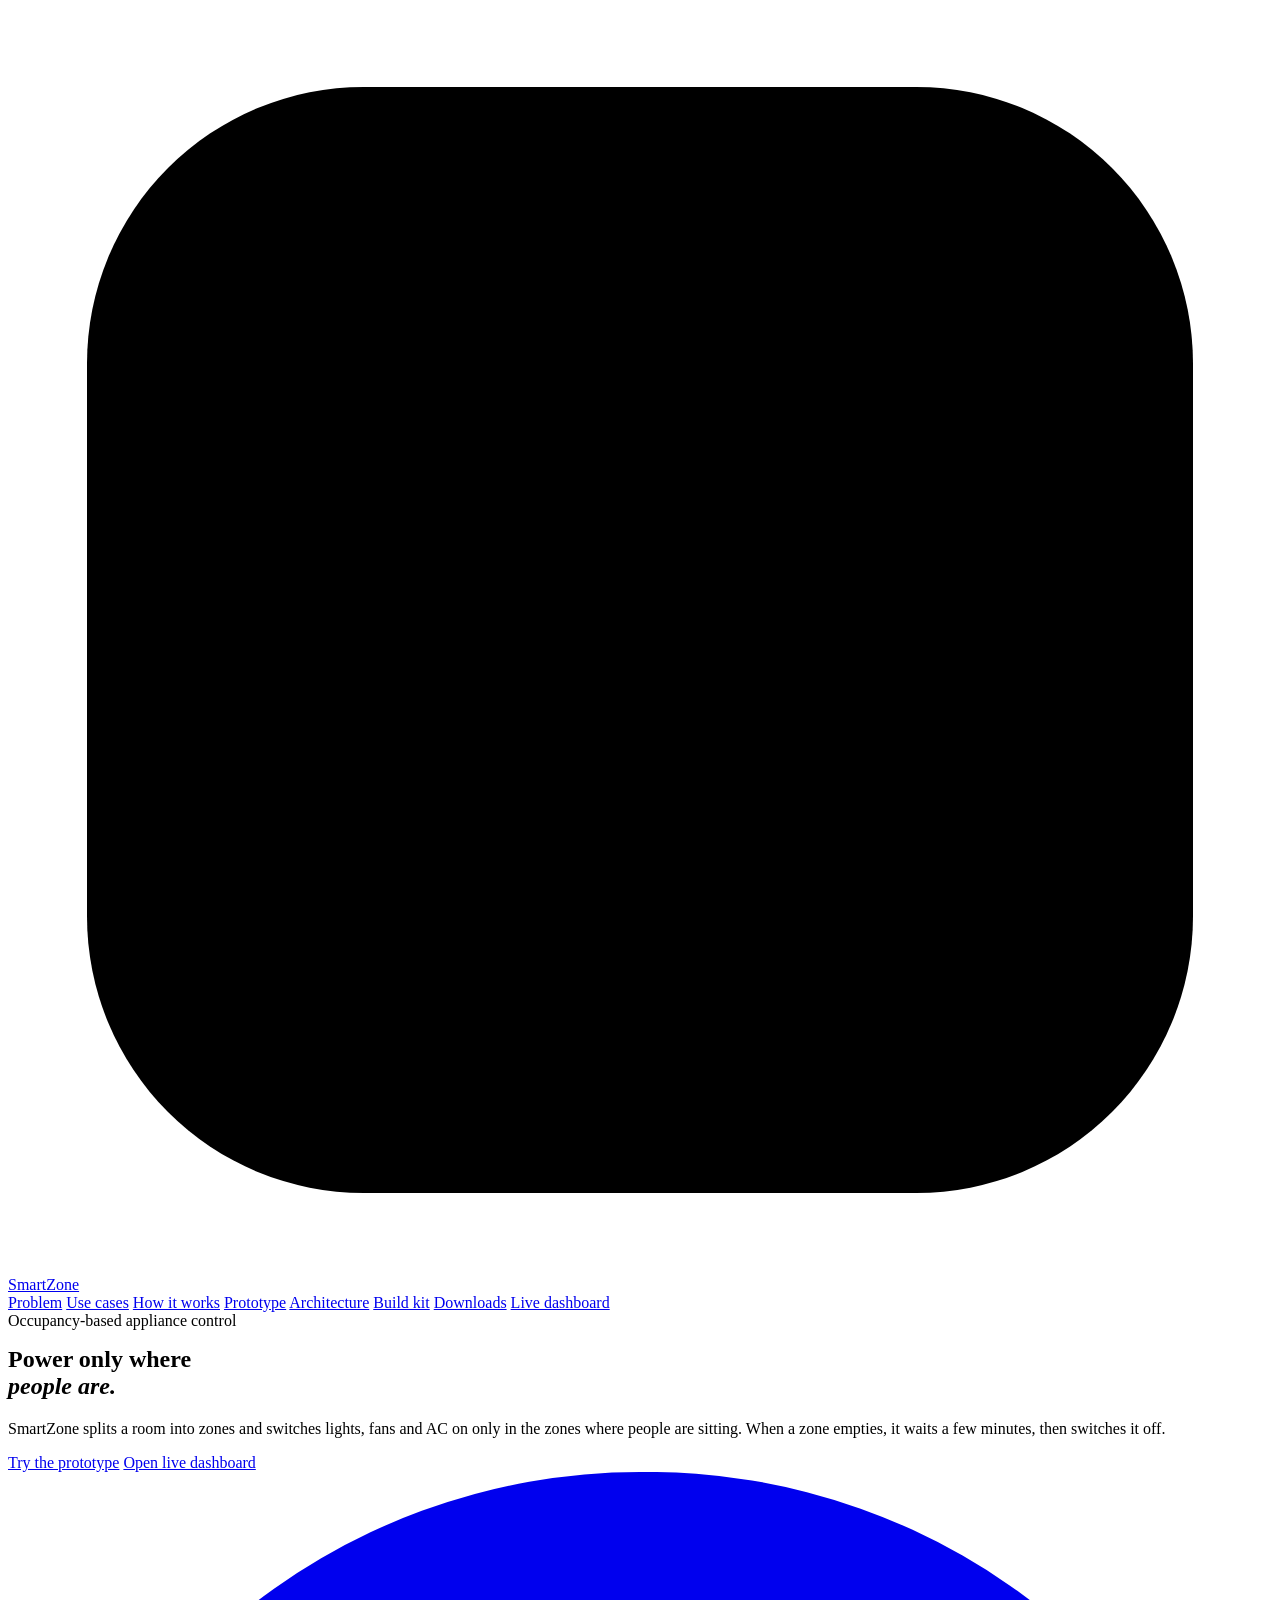
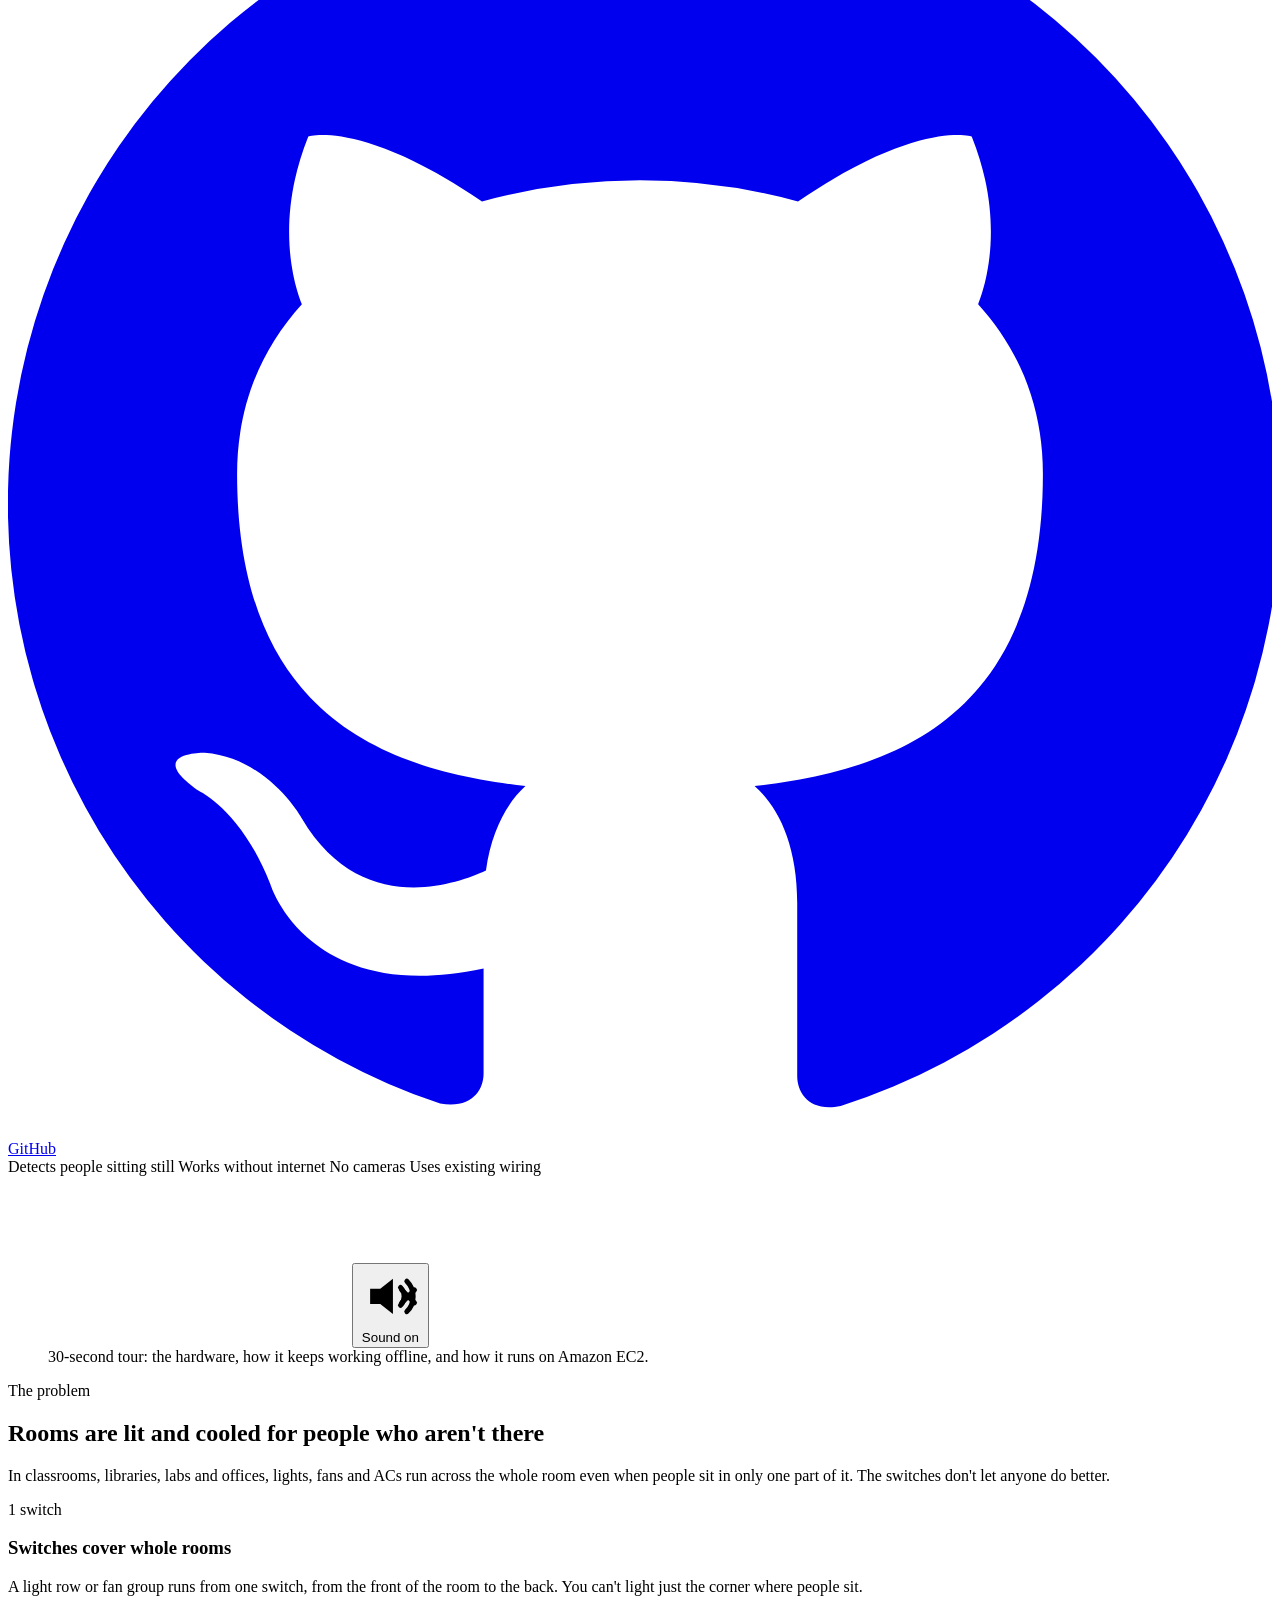
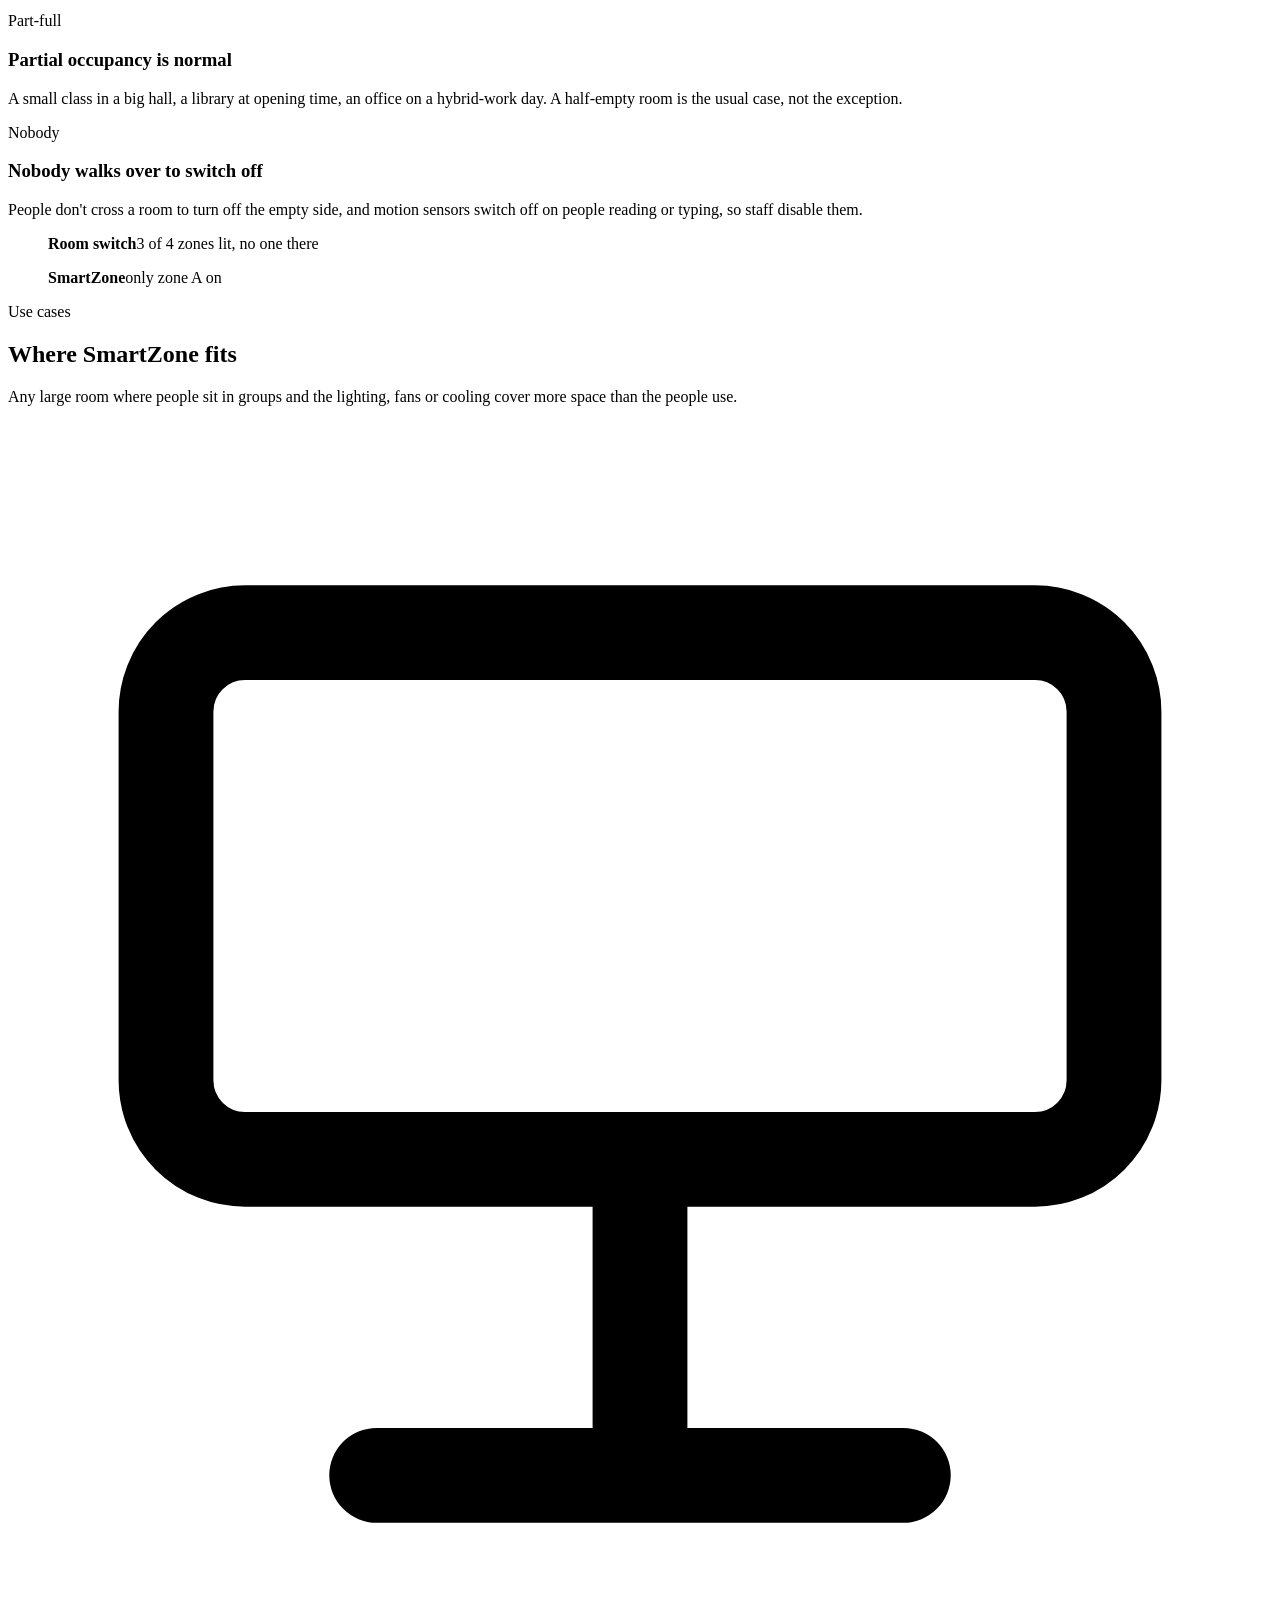
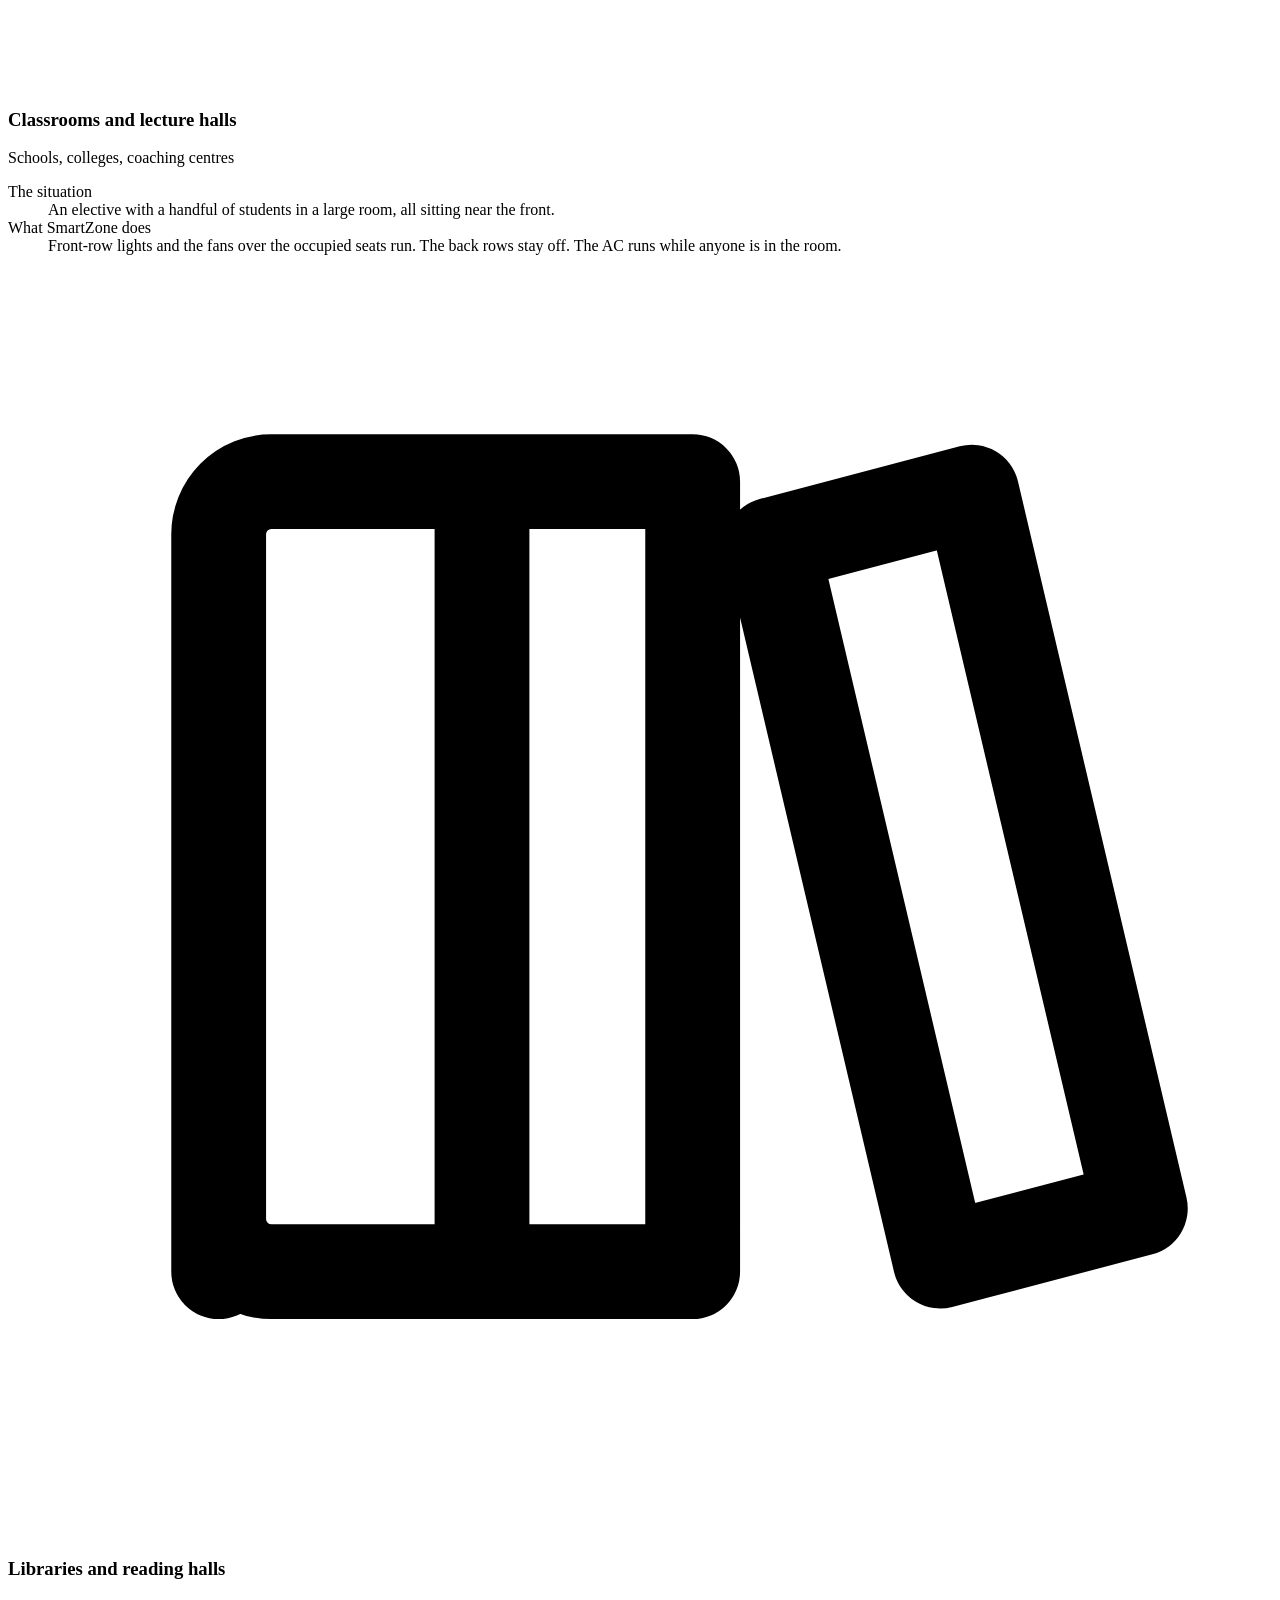
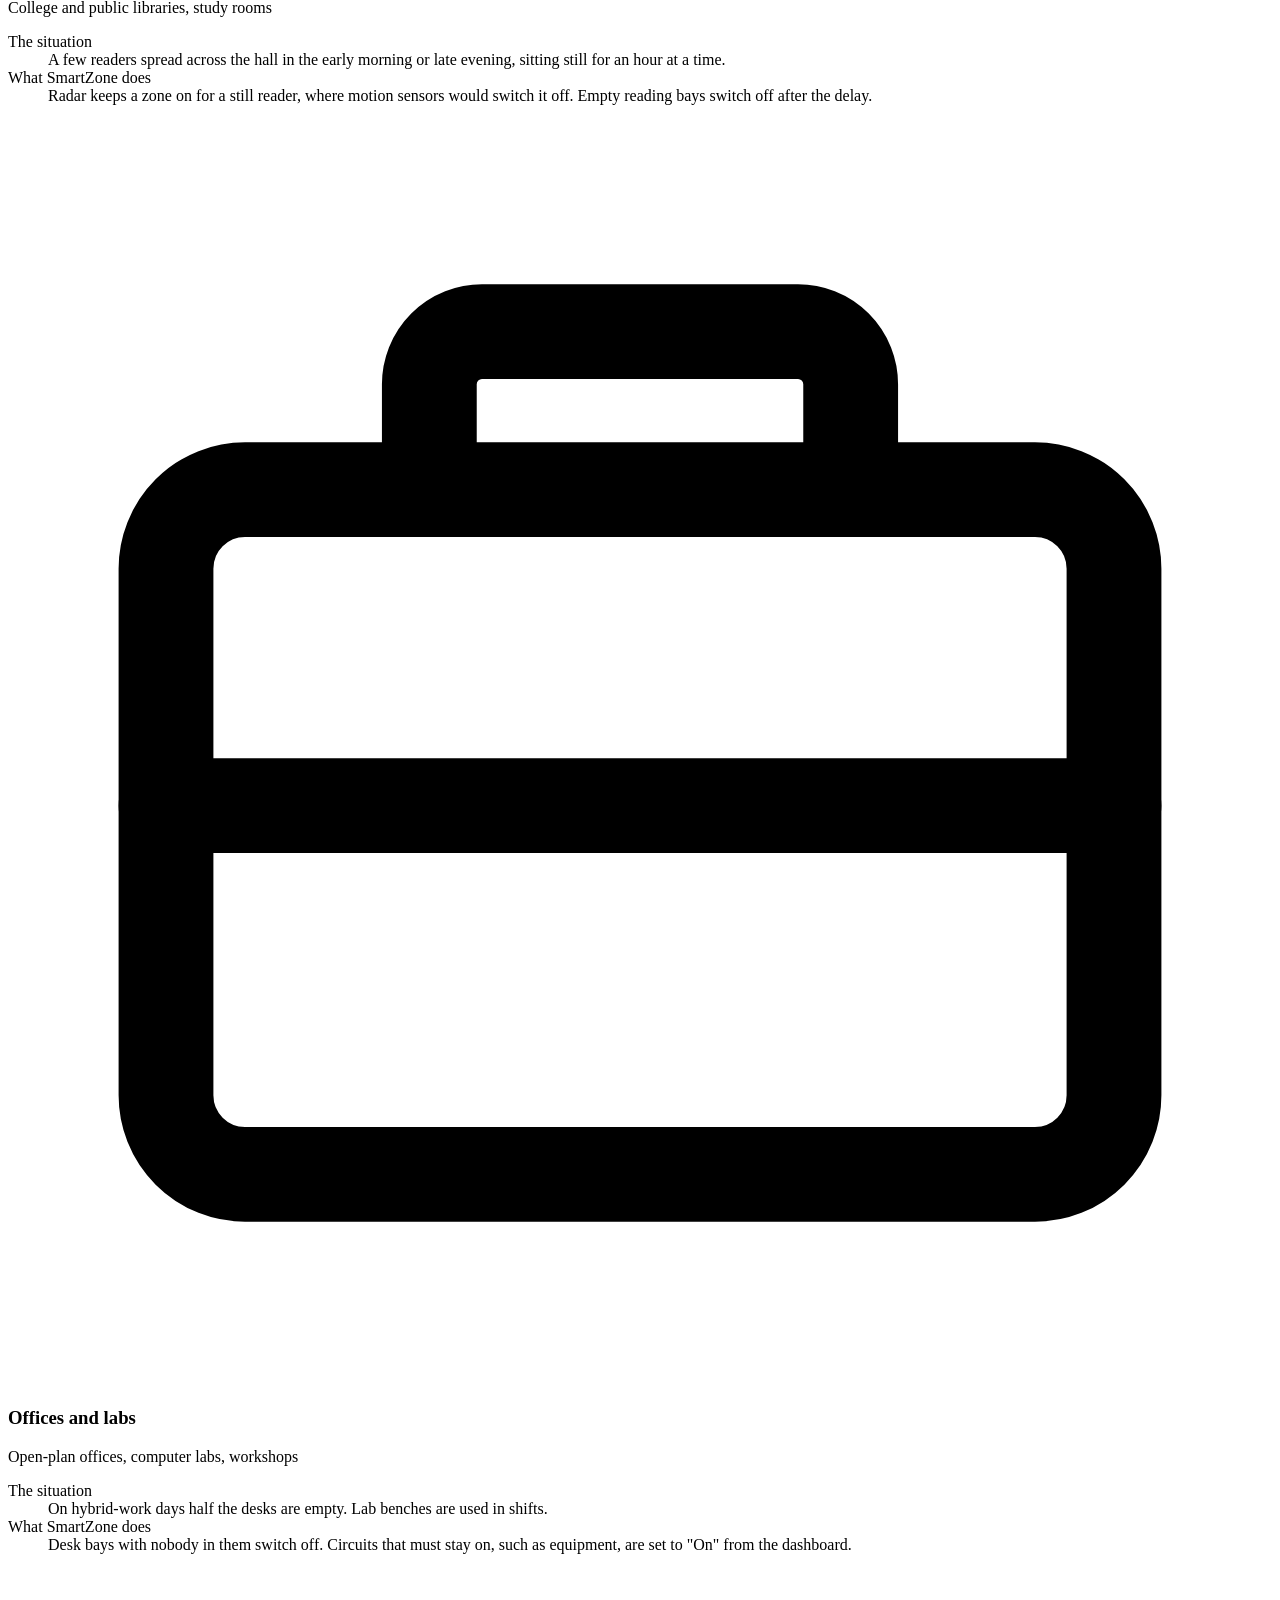
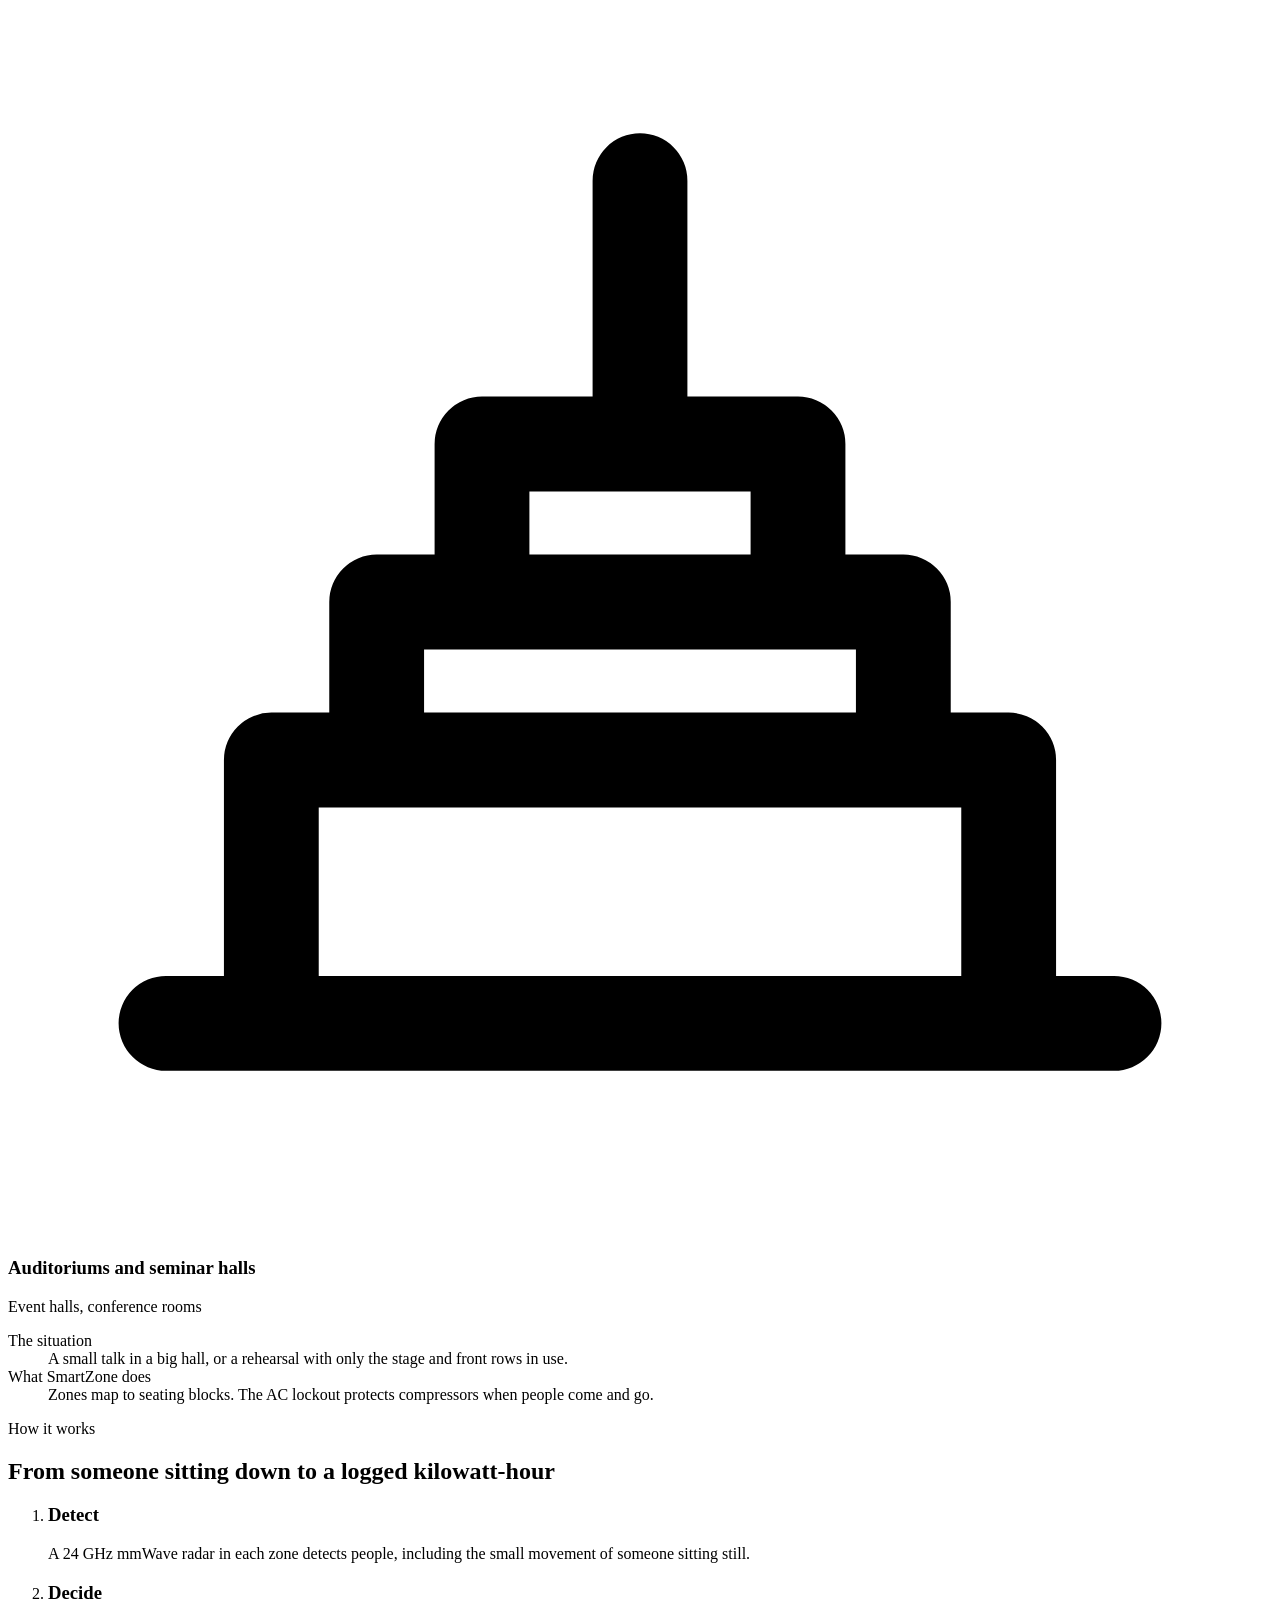
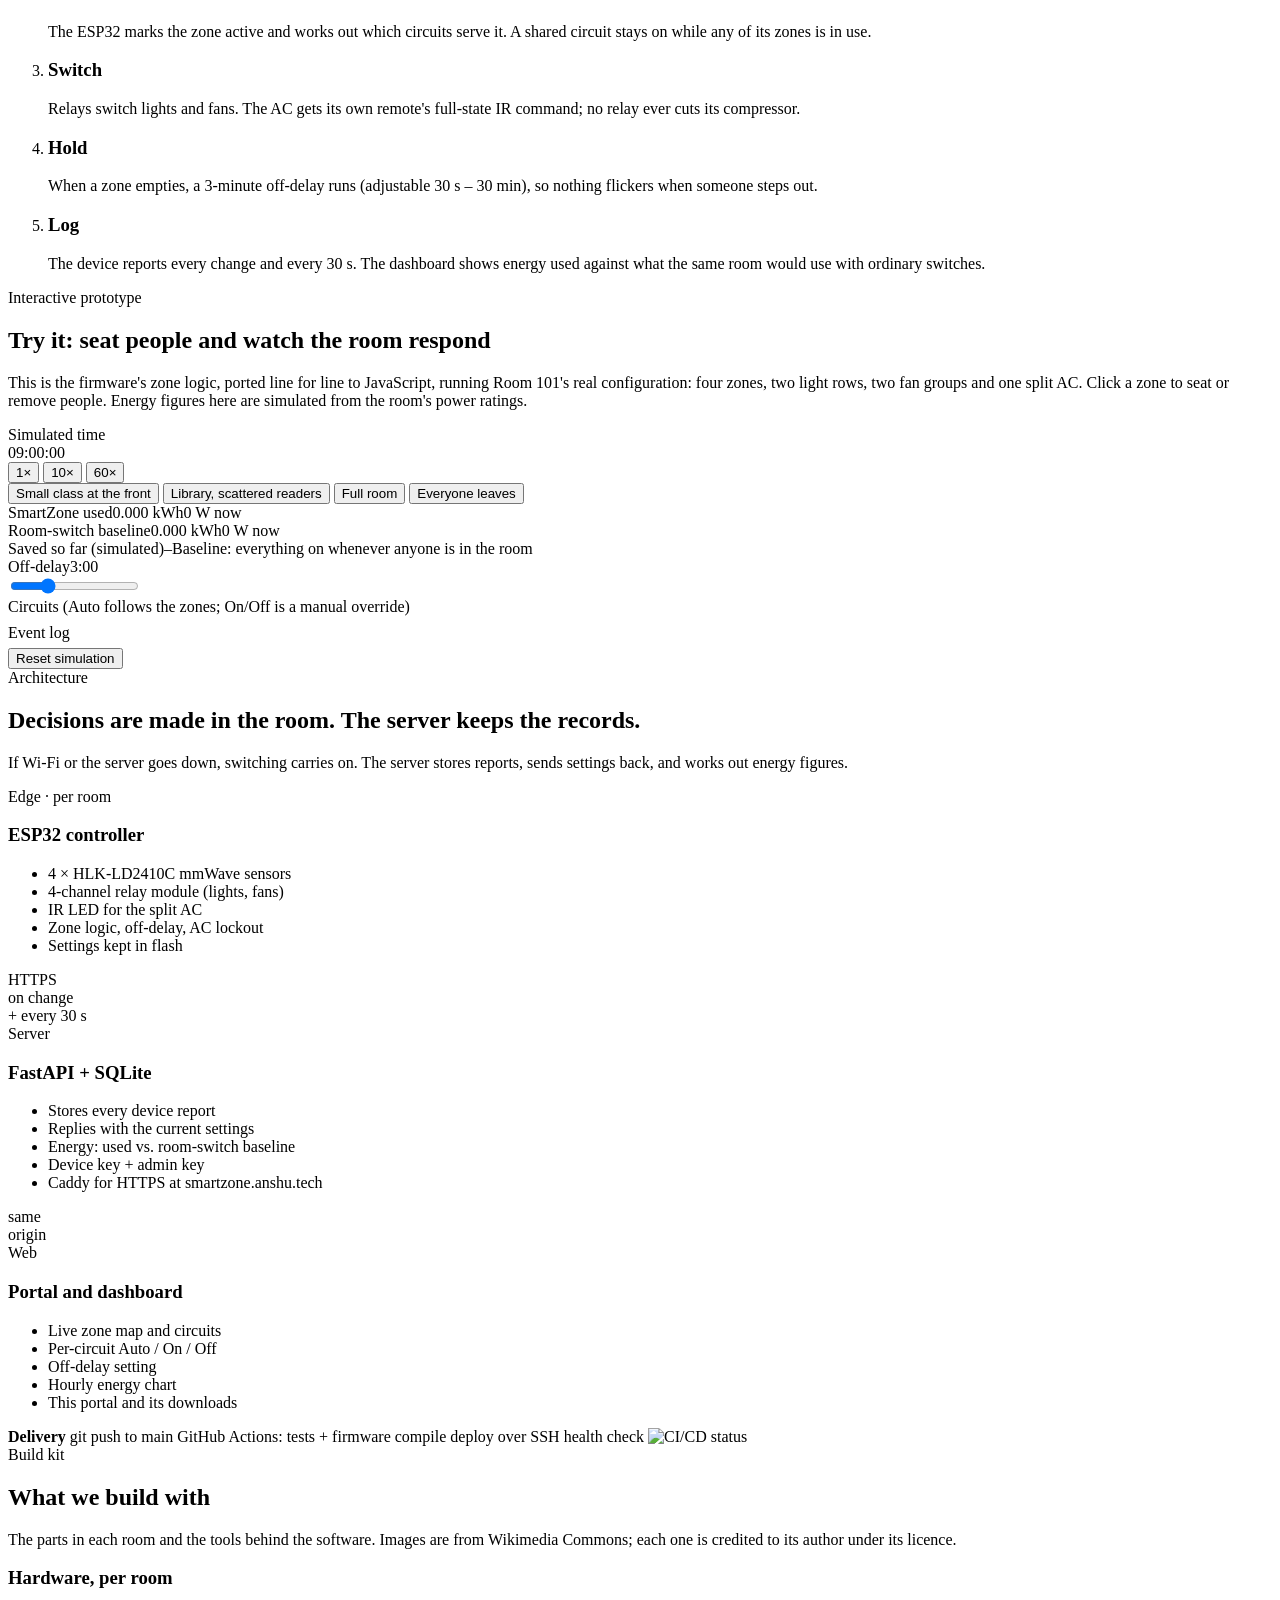
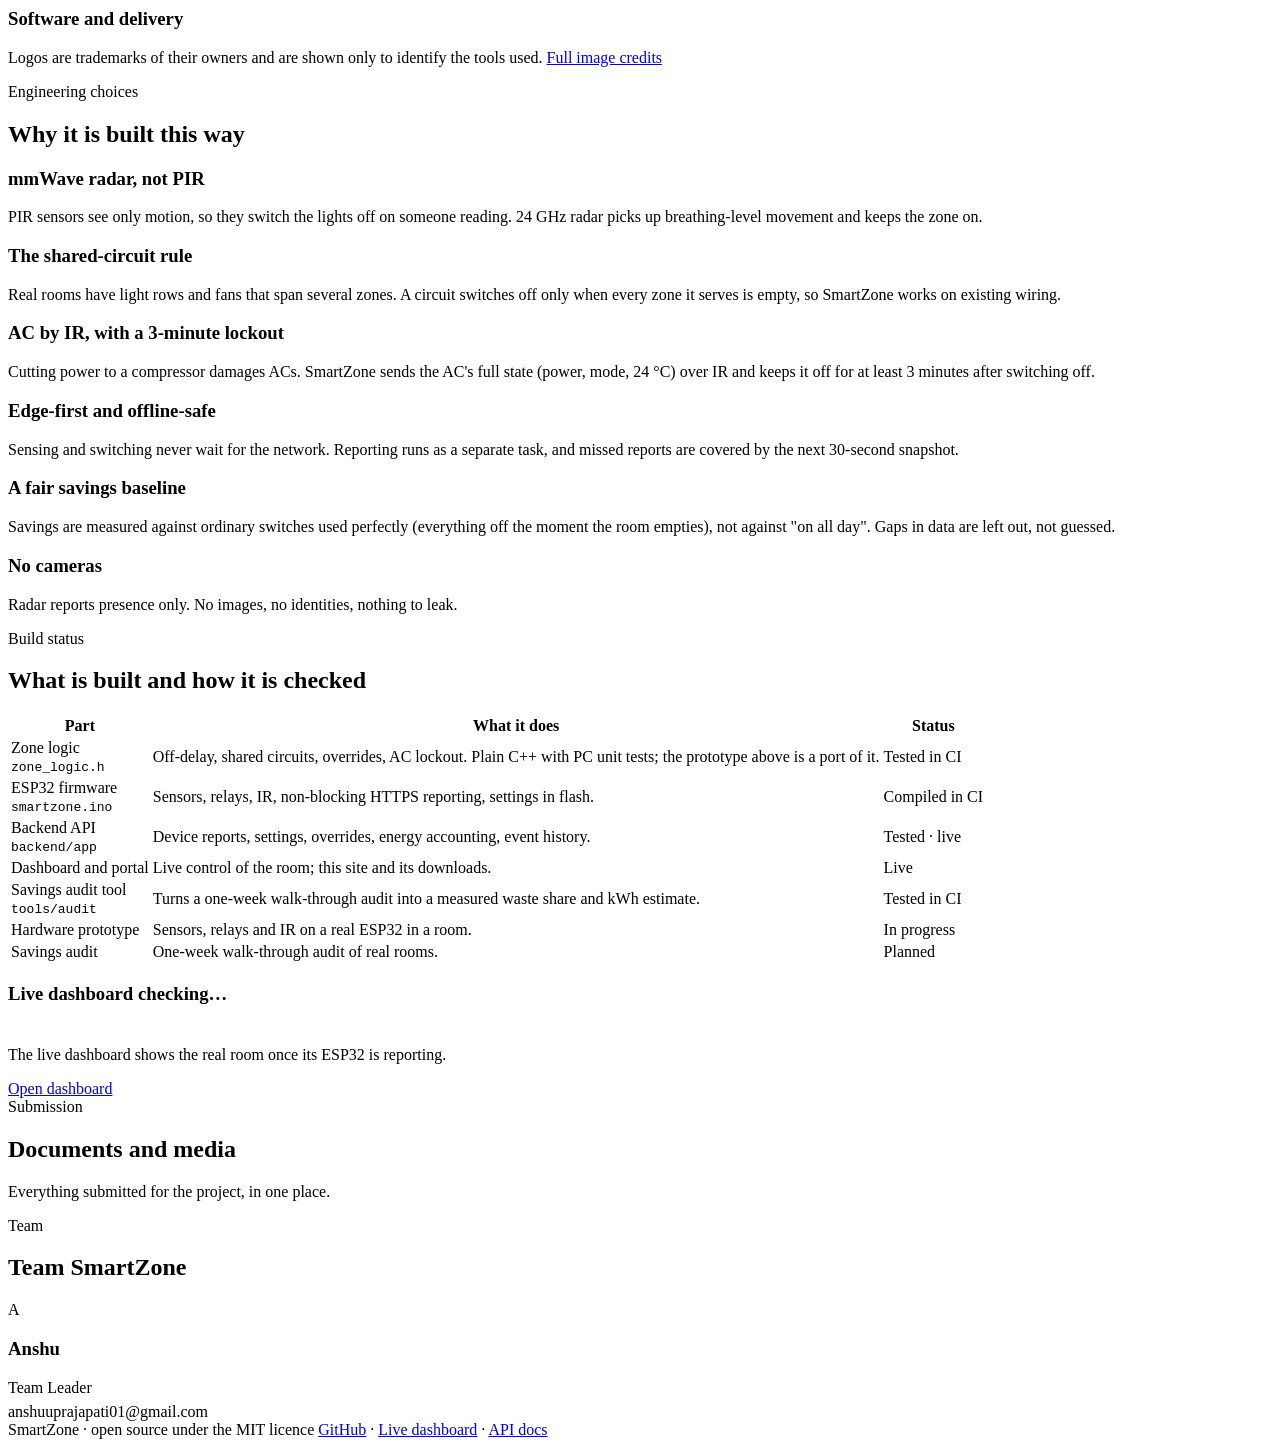
==== commit e6bad610: "Autoplay the demo video in the hero and add the Techfest AWS brief - Hero shows the 30-second tour, " ====
--- a/backend/static/index.html
+++ b/backend/static/index.html
@@ -55,7 +55,34 @@
             <span>Uses existing wiring</span>
           </div>
         </div>
-        <div class="compare" aria-label="Comparison of a room with ordinary switches and with SmartZone">
+        <figure class="hero-video">
+          <div class="hero-video-frame">
+            <video id="hero-video" src="/downloads/03_Demo_Video.mp4" poster="/assets/demo-poster.jpg" muted loop playsinline preload="auto" aria-label="30-second SmartZone tour: hardware, local control, reporting to Amazon EC2 and the CI/CD pipeline"></video>
+            <button class="hero-video-sound" id="hero-video-sound" type="button" aria-pressed="false">
+              <svg viewBox="0 0 24 24" aria-hidden="true"><path d="M4 9v6h4l5 4V5L8 9H4z" fill="currentColor"/><path class="snd-off" d="M16.5 9.5l5 5m0-5l-5 5" fill="none" stroke="currentColor" stroke-width="2" stroke-linecap="round"/><path class="snd-on" d="M16 8.5a5 5 0 0 1 0 7M18.5 6a8.5 8.5 0 0 1 0 12" fill="none" stroke="currentColor" stroke-width="2" stroke-linecap="round"/></svg>
+              <span>Sound on</span>
+            </button>
+          </div>
+          <figcaption>30-second tour: the hardware, how it keeps working offline, and how it runs on Amazon EC2.</figcaption>
+        </figure>
+        </div>
+      </div>
+    </section>
+
+    <!-- Problem -->
+    <section class="block" id="problem">
+      <div class="container">
+        <div class="section-head">
+          <span class="eyebrow">The problem</span>
+          <h2>Rooms are lit and cooled for people who aren't there</h2>
+          <p>In classrooms, libraries, labs and offices, lights, fans and ACs run across the whole room even when people sit in only one part of it. The switches don't let anyone do better.</p>
+        </div>
+        <div class="problem-grid">
+          <div class="card"><span class="big-q">1 switch</span><h3>Switches cover whole rooms</h3><p>A light row or fan group runs from one switch, from the front of the room to the back. You can't light just the corner where people sit.</p></div>
+          <div class="card"><span class="big-q">Part-full</span><h3>Partial occupancy is normal</h3><p>A small class in a big hall, a library at opening time, an office on a hybrid-work day. A half-empty room is the usual case, not the exception.</p></div>
+          <div class="card"><span class="big-q">Nobody</span><h3>Nobody walks over to switch off</h3><p>People don't cross a room to turn off the empty side, and motion sensors switch off on people reading or typing, so staff disable them.</p></div>
+        </div>
+        <div class="compare compare-problem" aria-label="Comparison of a room with ordinary switches and with SmartZone">
           <figure>
             <div class="mini-room all-on" aria-hidden="true">
               <div class="mini-zone lit"><span class="person"></span></div>
@@ -74,23 +101,6 @@
             </div>
             <figcaption><strong>SmartZone</strong><span class="saved">only zone A on</span></figcaption>
           </figure>
-        </div>
-      </div>
-    </section>
-
-    <!-- Problem -->
-    <section class="block" id="problem">
-      <div class="container">
-        <div class="section-head">
-          <span class="eyebrow">The problem</span>
-          <h2>Rooms are lit and cooled for people who aren't there</h2>
-          <p>In classrooms, libraries, labs and offices, lights, fans and ACs run across the whole room even when people sit in only one part of it. The switches don't let anyone do better.</p>
-        </div>
-        <div class="problem-grid">
-          <div class="card"><span class="big-q">1 switch</span><h3>Switches cover whole rooms</h3><p>A light row or fan group runs from one switch, from the front of the room to the back. You can't light just the corner where people sit.</p></div>
-          <div class="card"><span class="big-q">Part-full</span><h3>Partial occupancy is normal</h3><p>A small class in a big hall, a library at opening time, an office on a hybrid-work day. A half-empty room is the usual case, not the exception.</p></div>
-          <div class="card"><span class="big-q">Nobody</span><h3>Nobody walks over to switch off</h3><p>People don't cross a room to turn off the empty side, and motion sensors switch off on people reading or typing, so staff disable them.</p></div>
-        </div>
       </div>
     </section>
 
@@ -355,7 +365,7 @@
           <p>Everything submitted for the project, in one place.</p>
         </div>
         <div class="media-row" id="media-row" hidden>
-          <video id="demo-video" controls preload="metadata" playsinline></video>
+          <a id="media-main" href="/downloads/04_Architecture.png" target="_blank" rel="noopener"><img src="/downloads/04_Architecture.png" alt="SmartZone architecture: ESP32 in each room, FastAPI on Amazon EC2, web portal and CI/CD" loading="lazy"></a>
           <div class="shots" id="shots"></div>
         </div>
         <div class="downloads" id="downloads-list"></div>
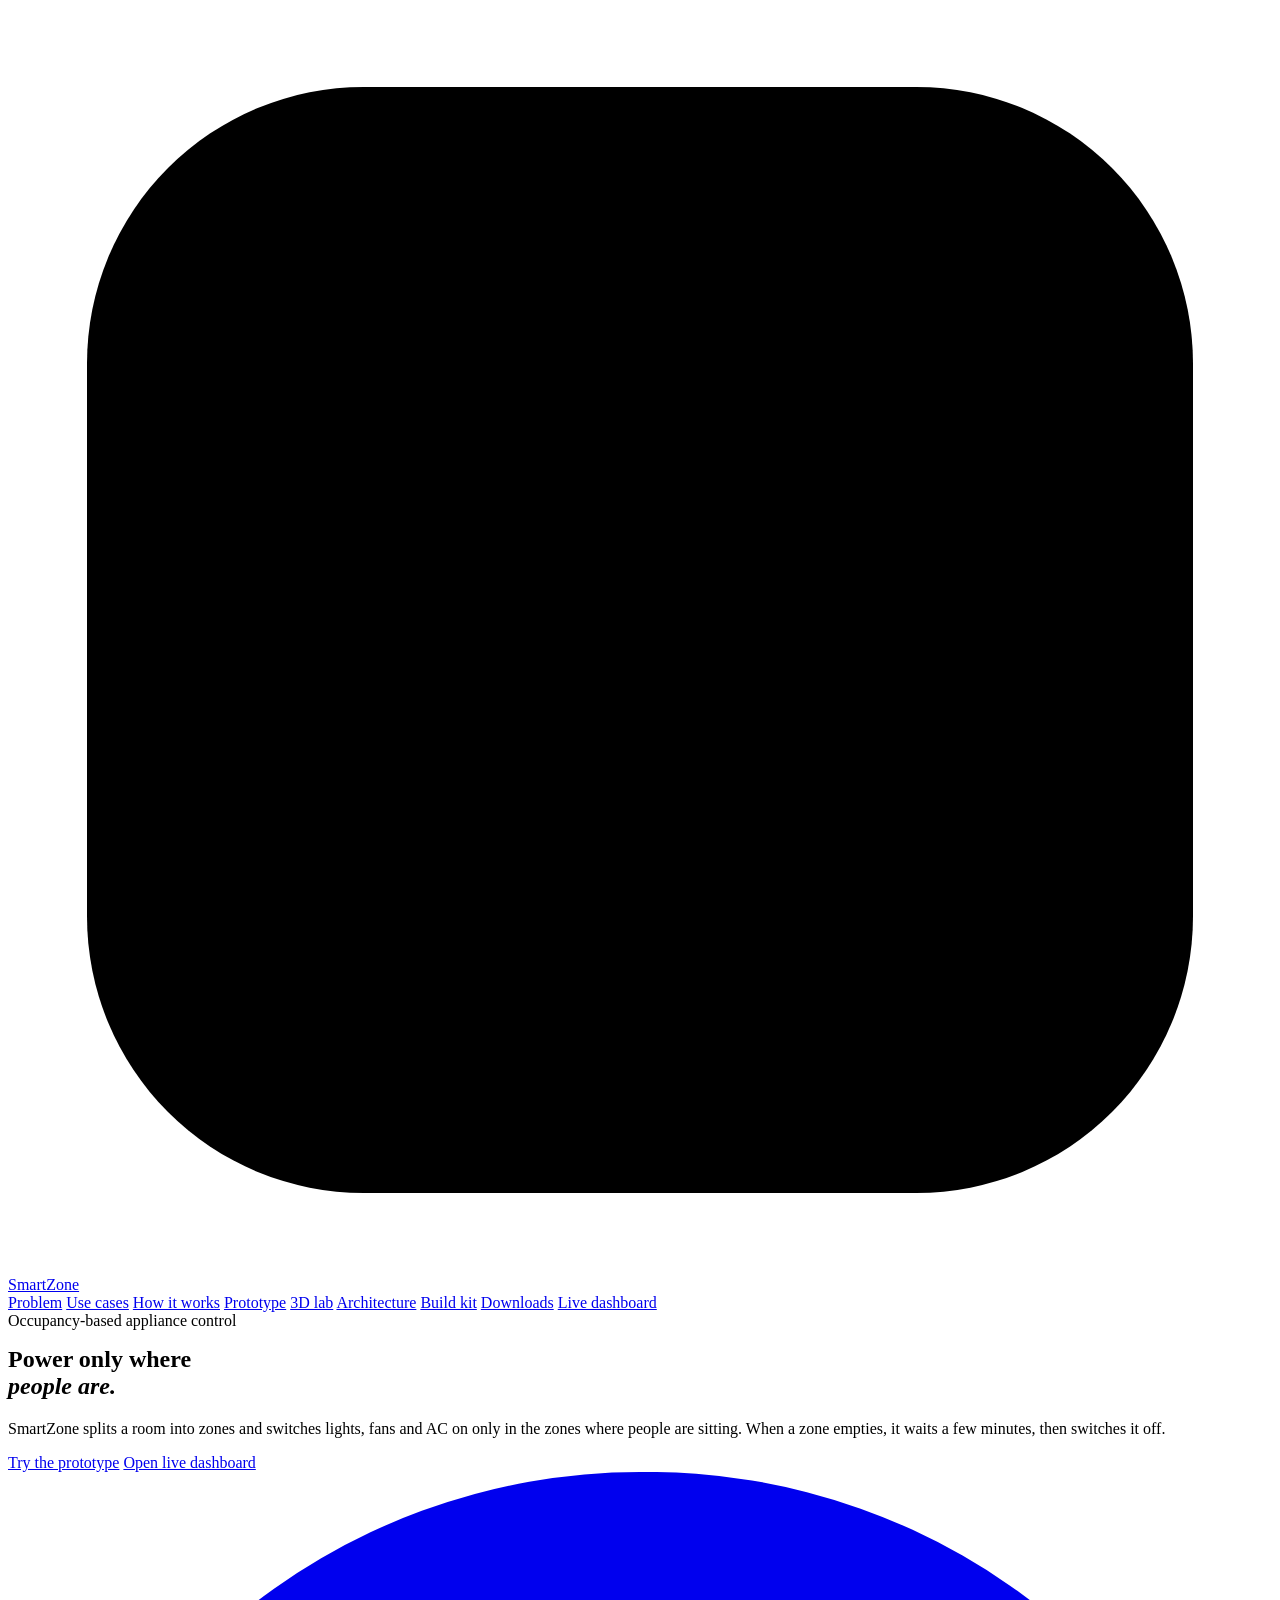
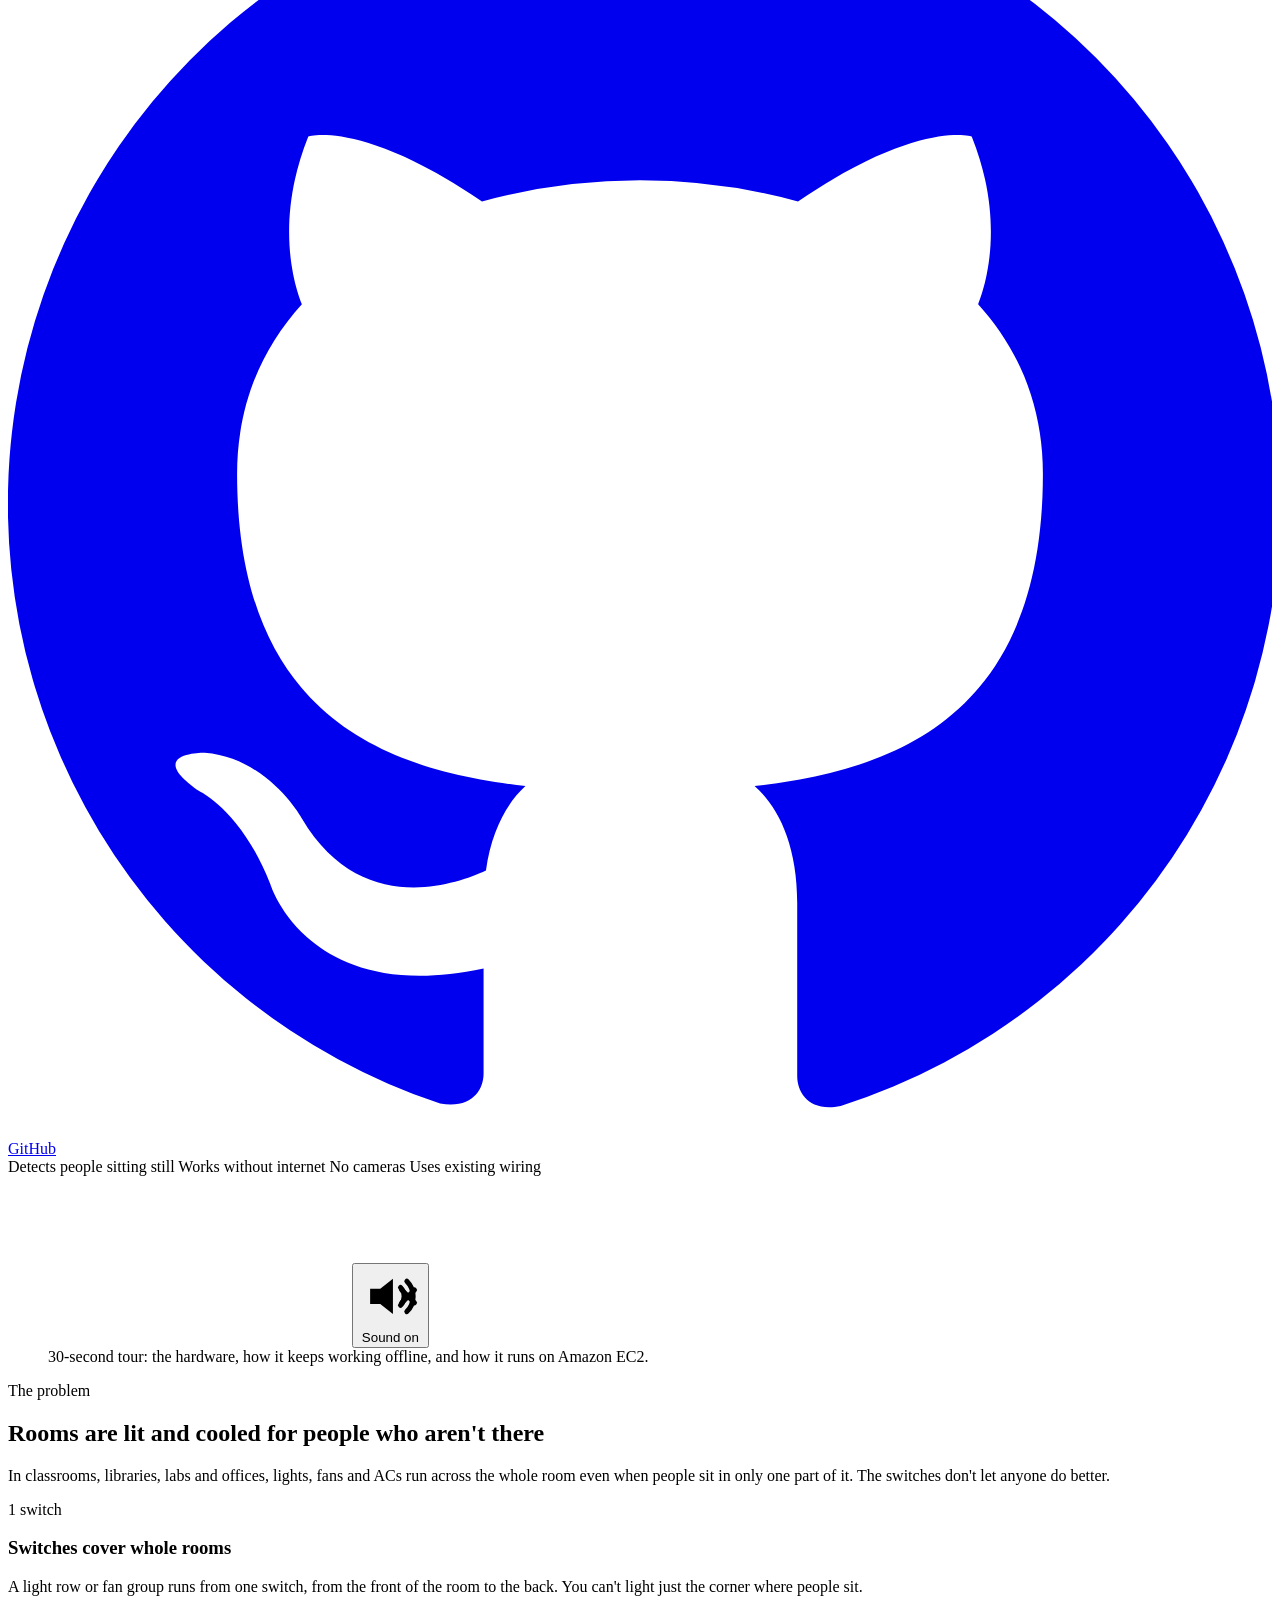
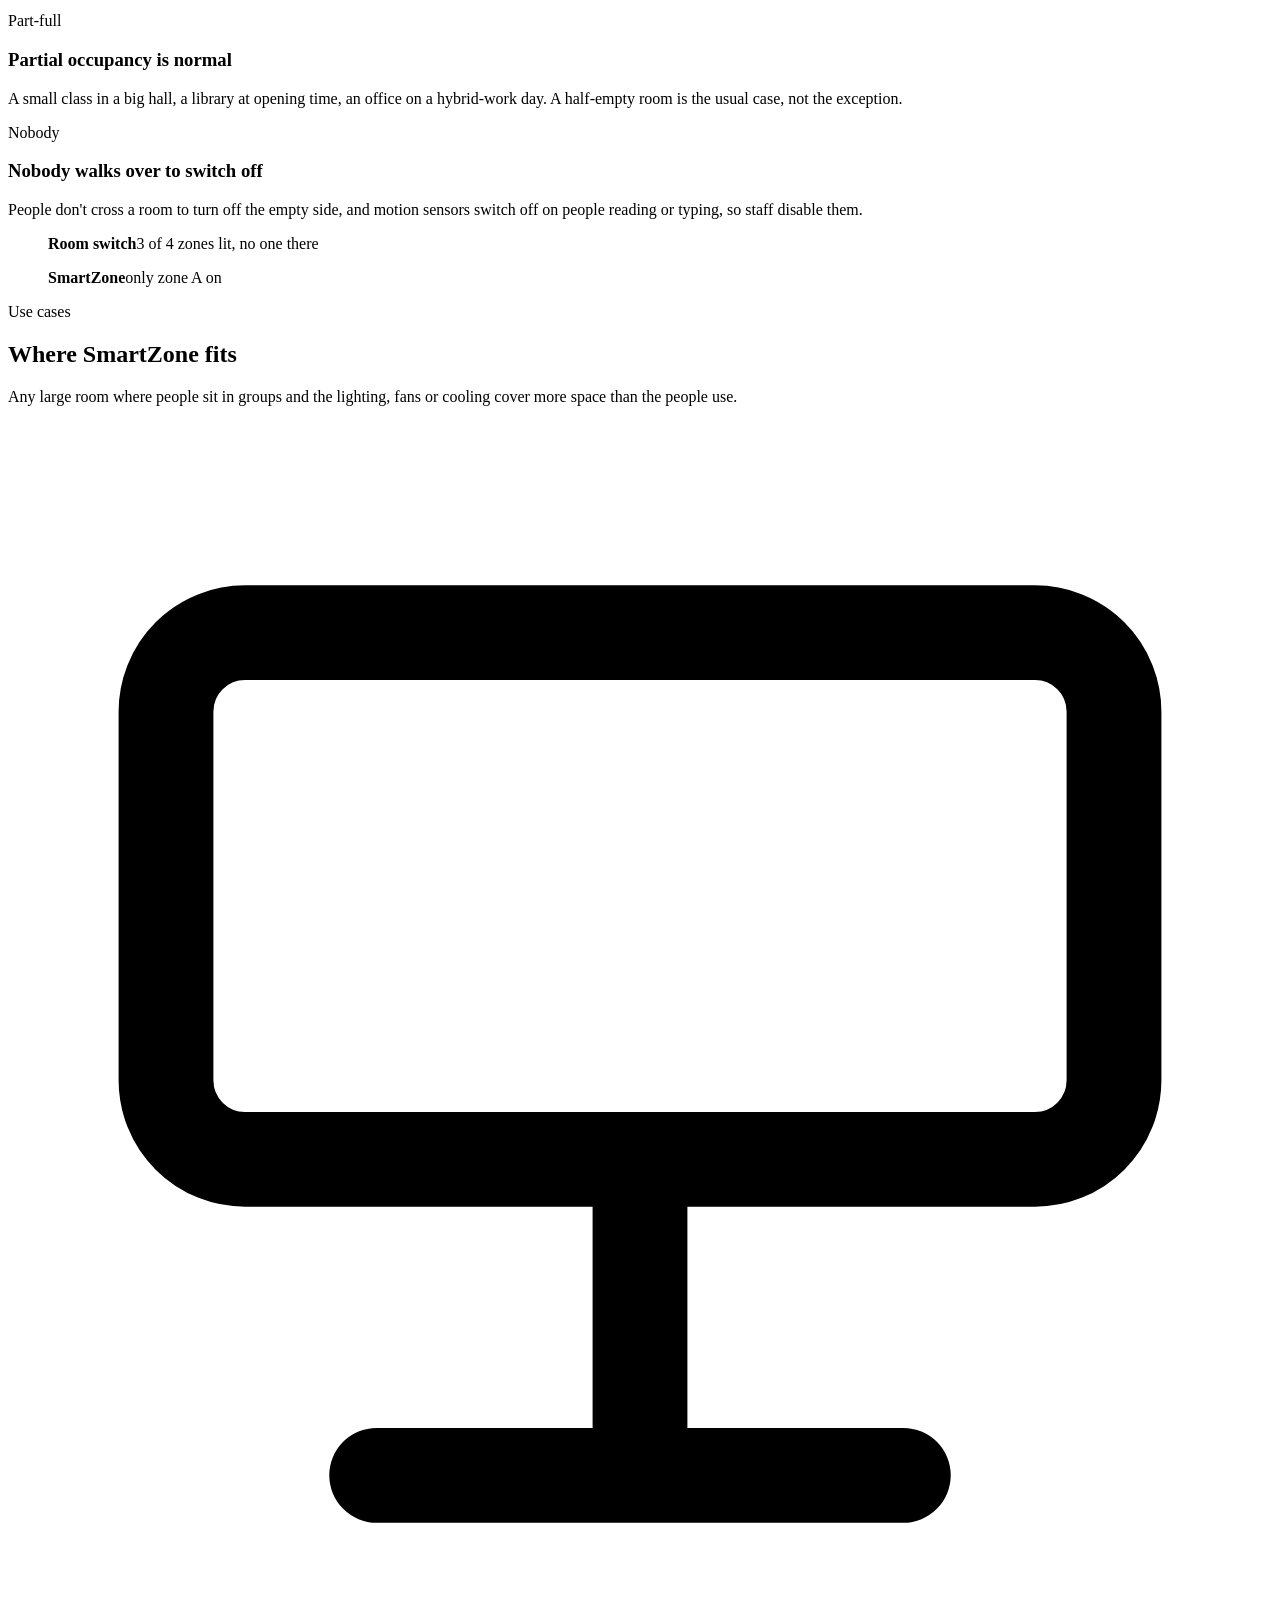
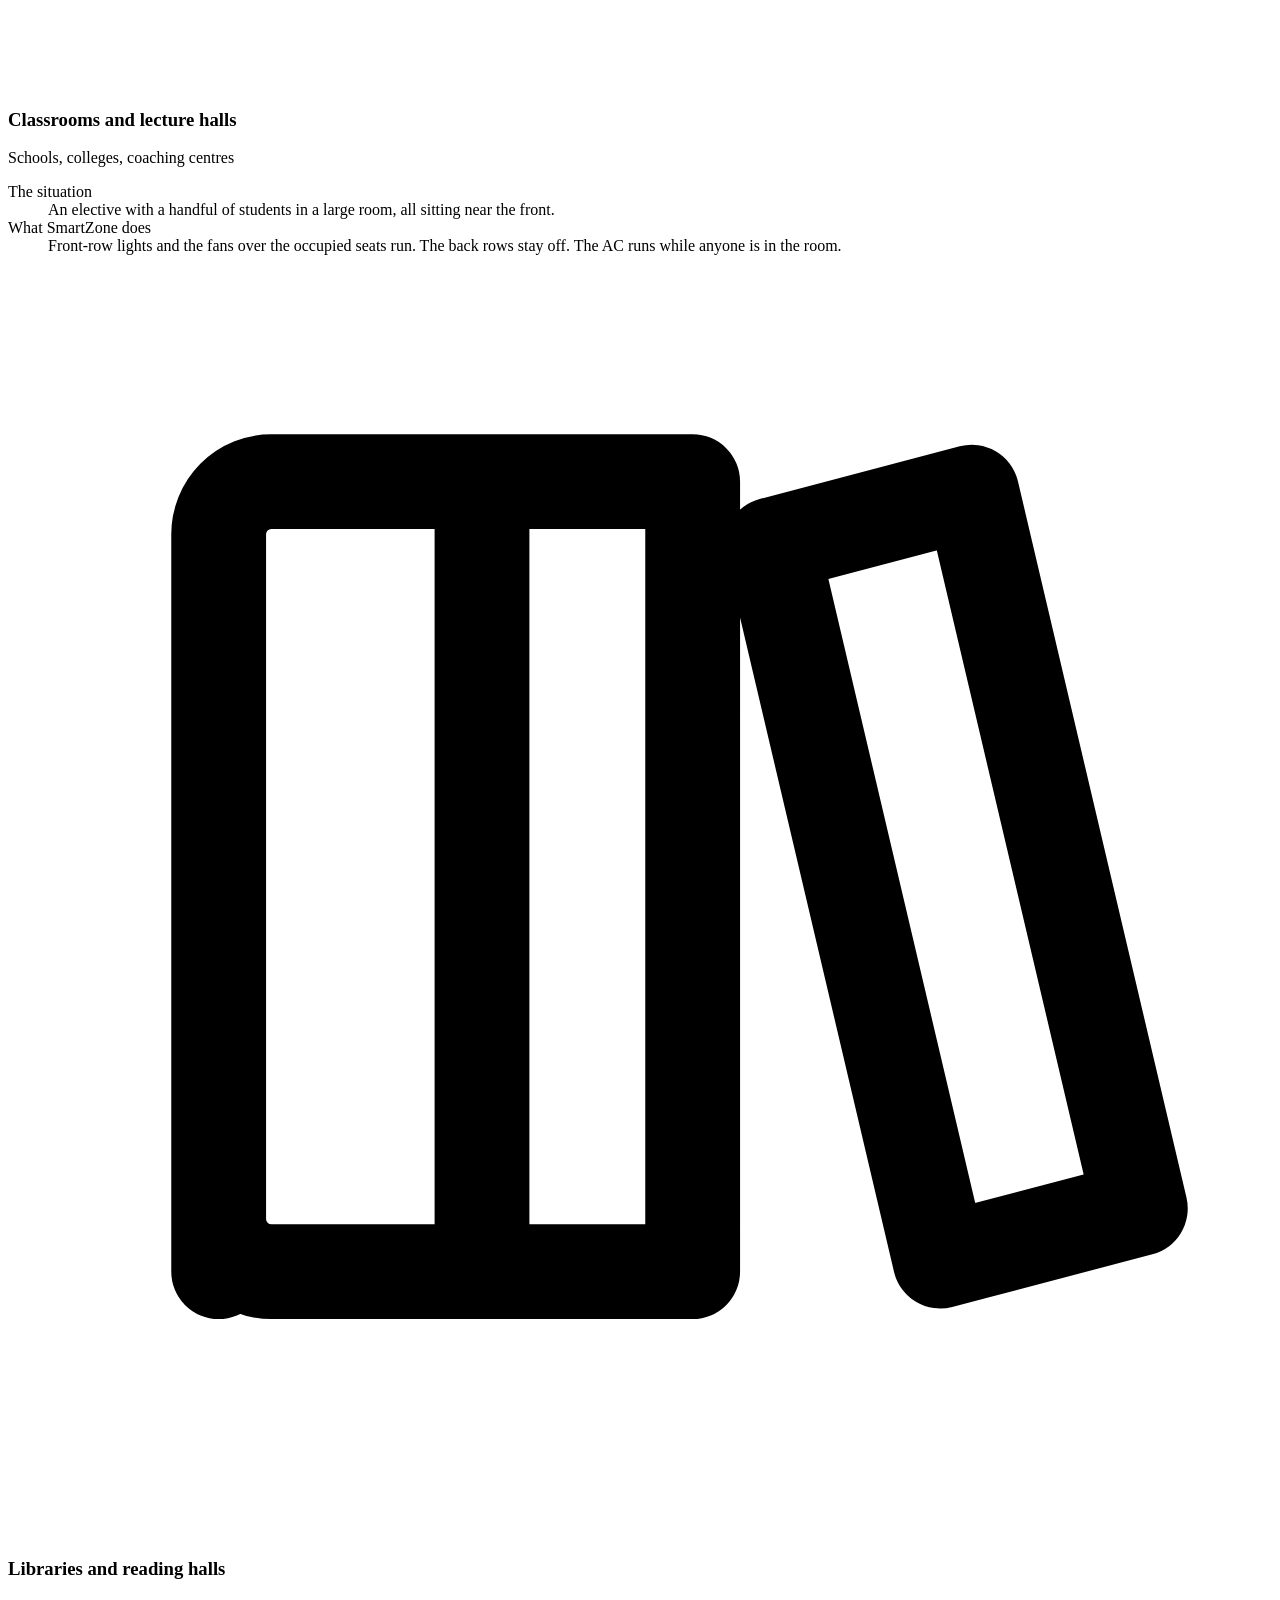
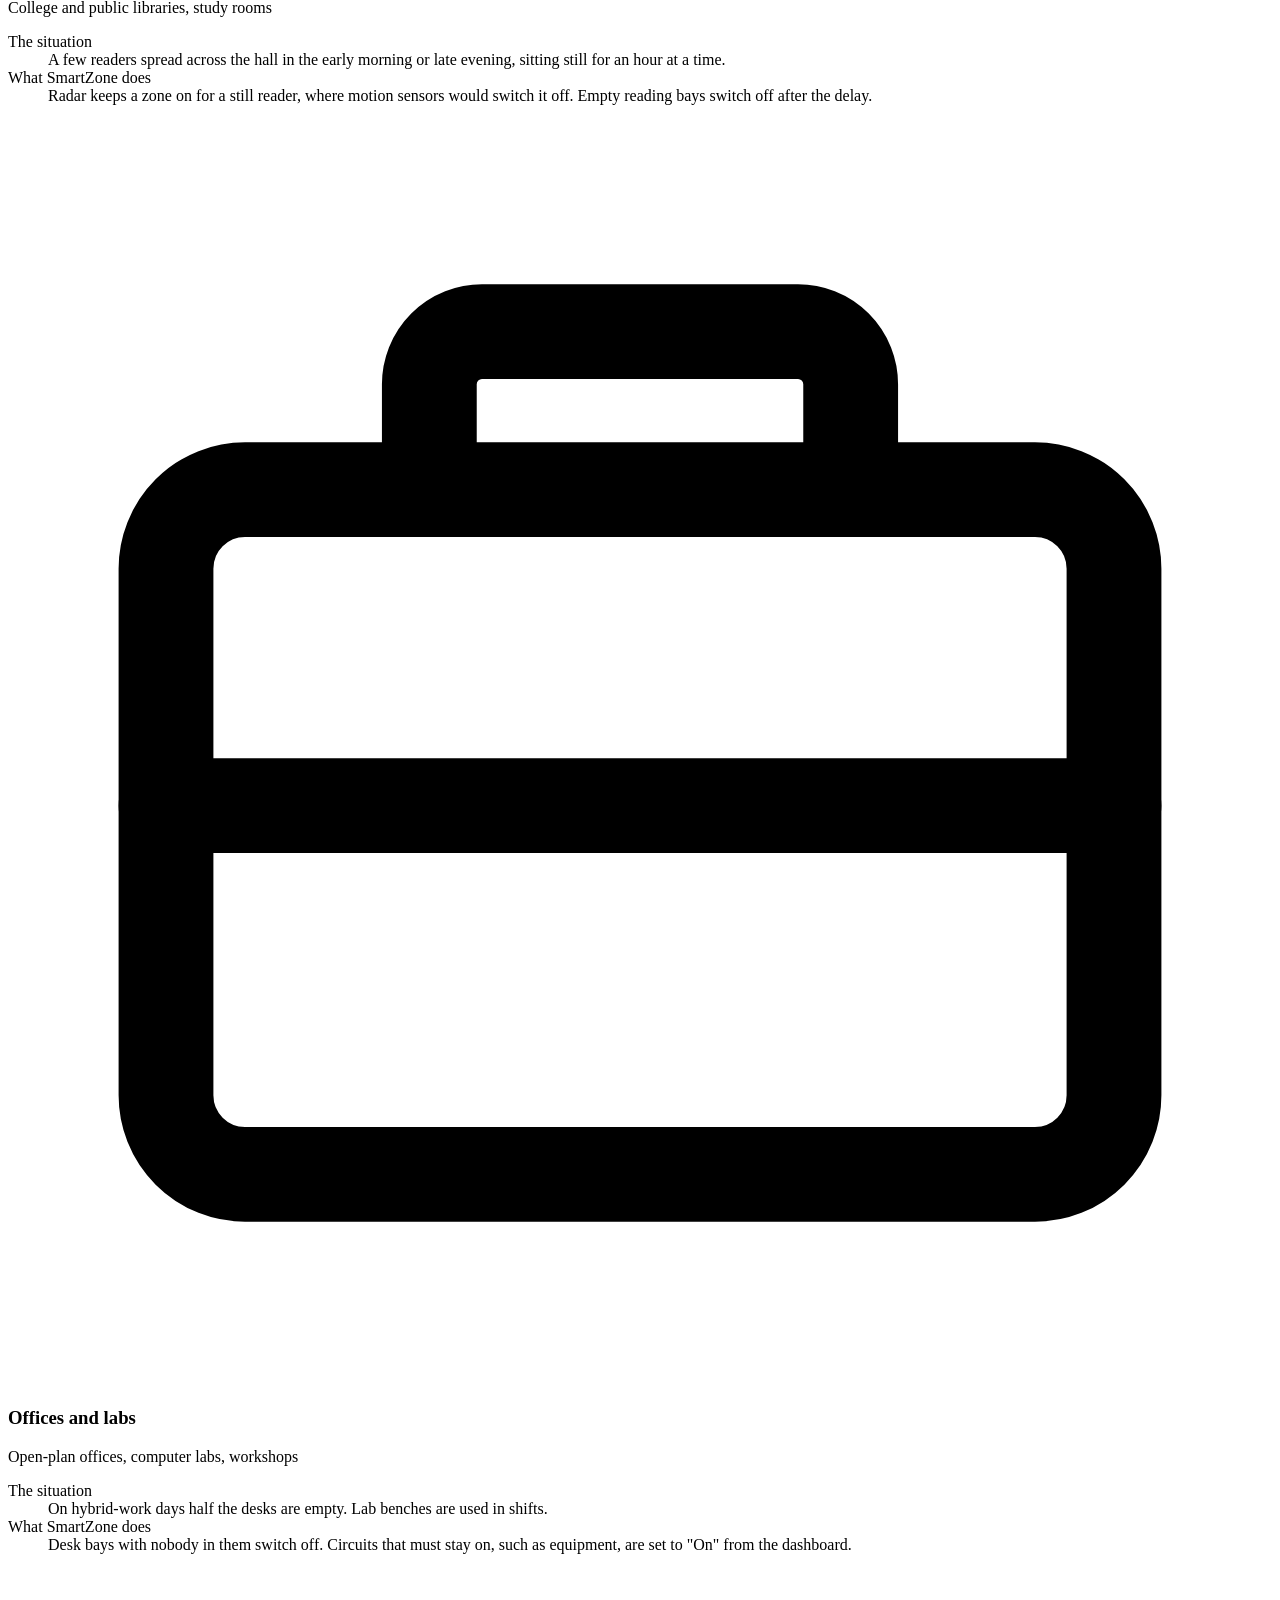
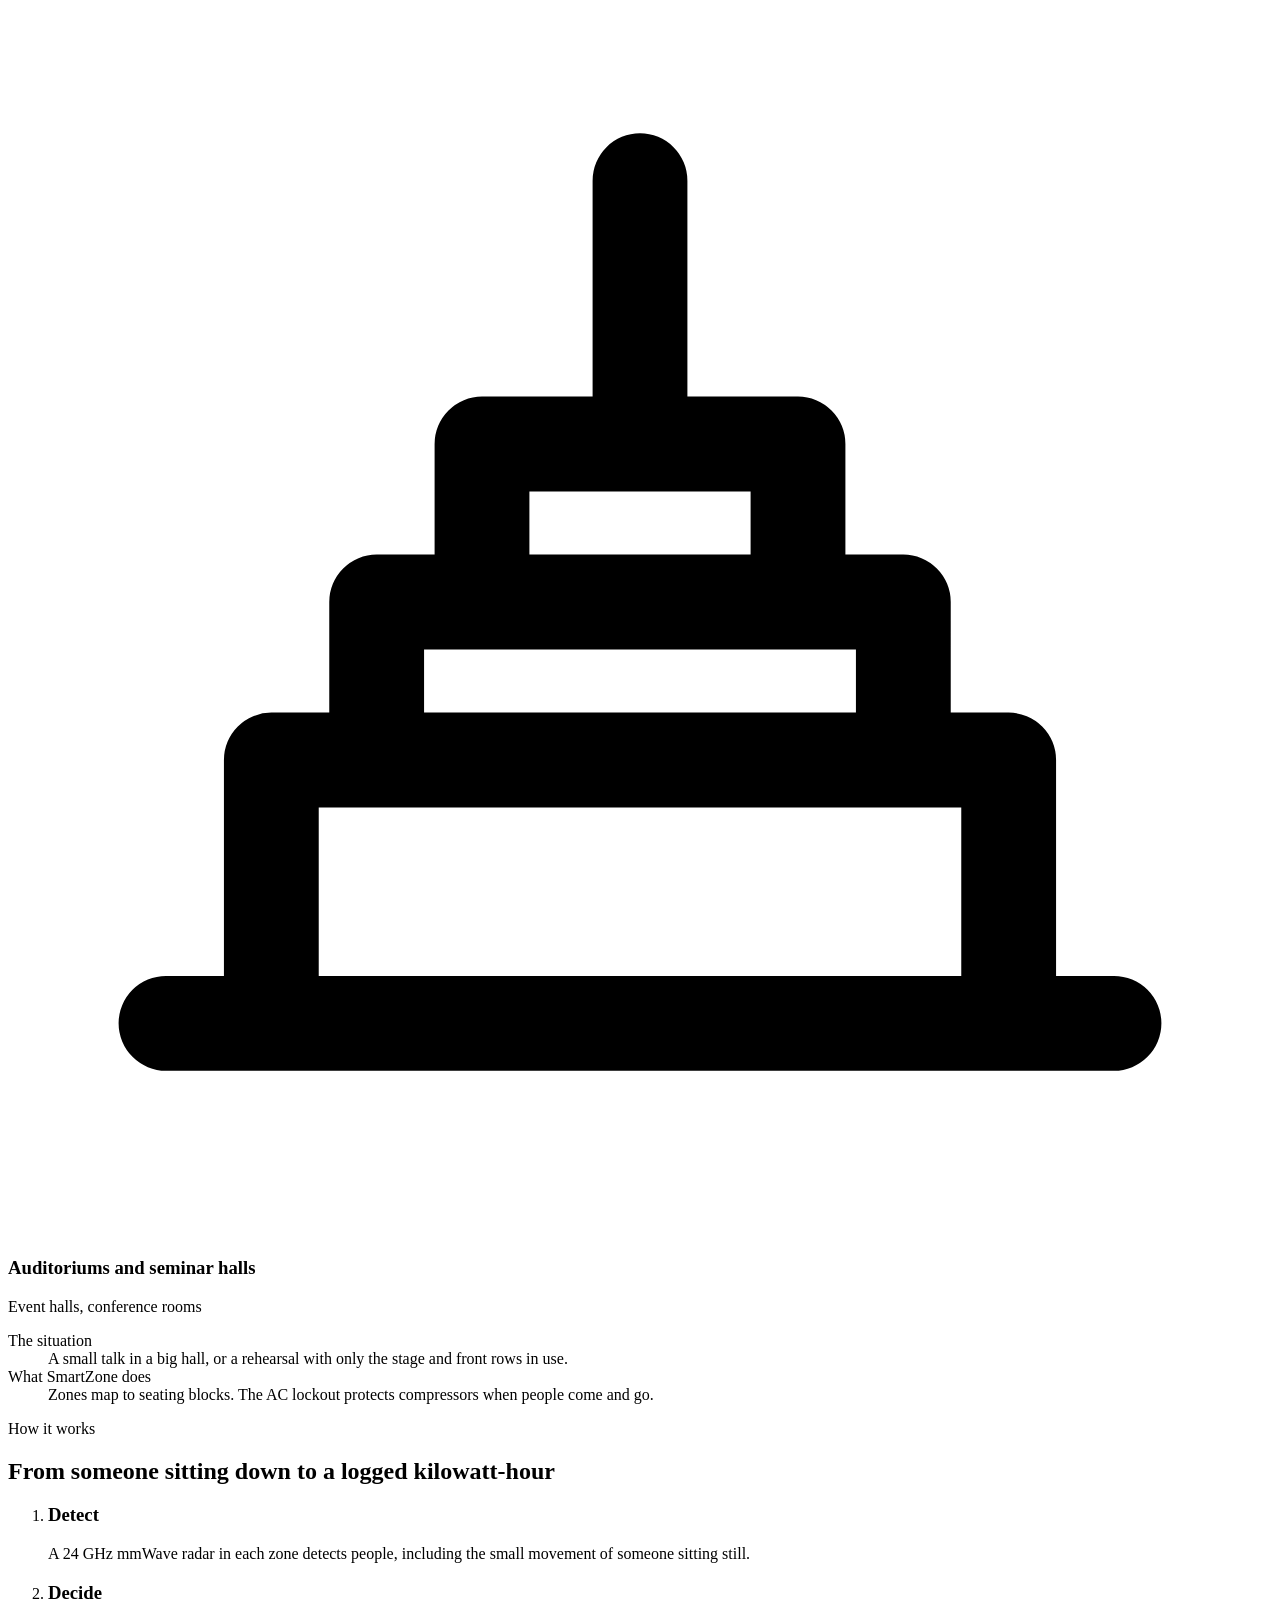
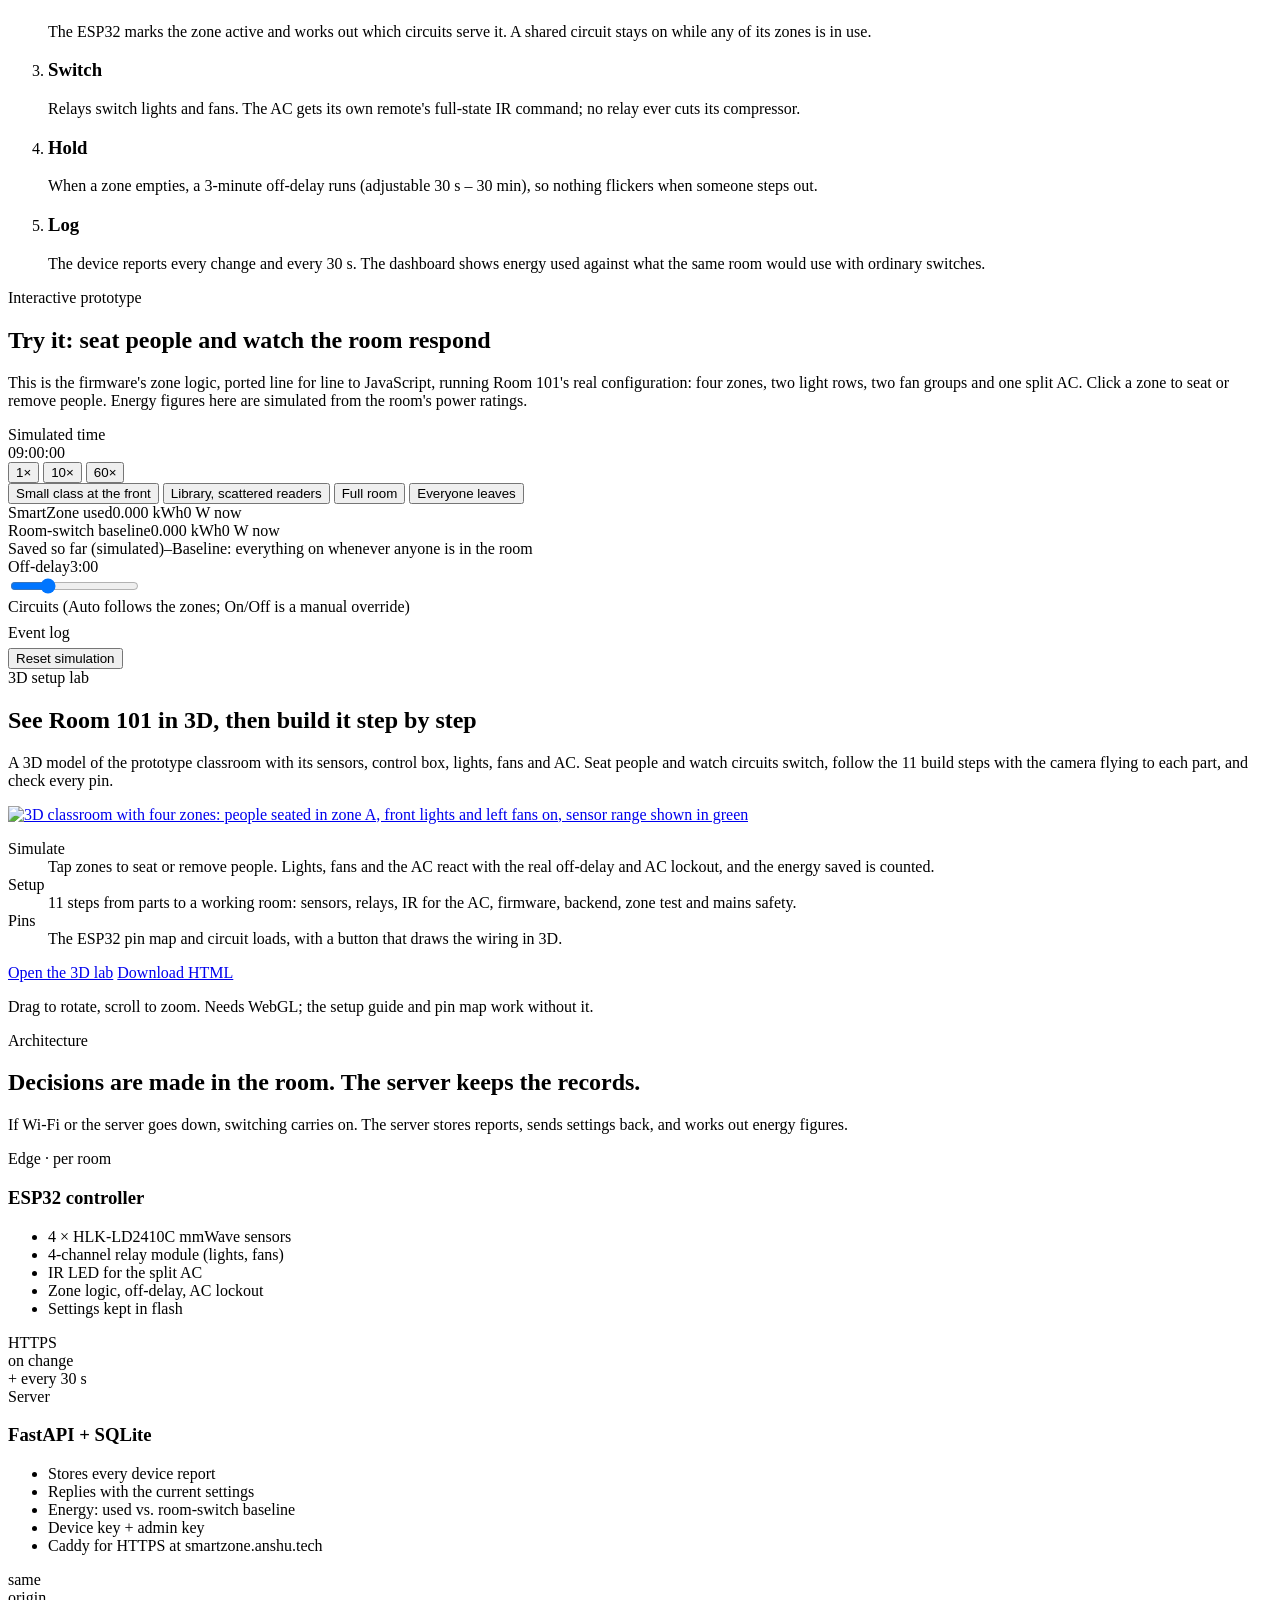
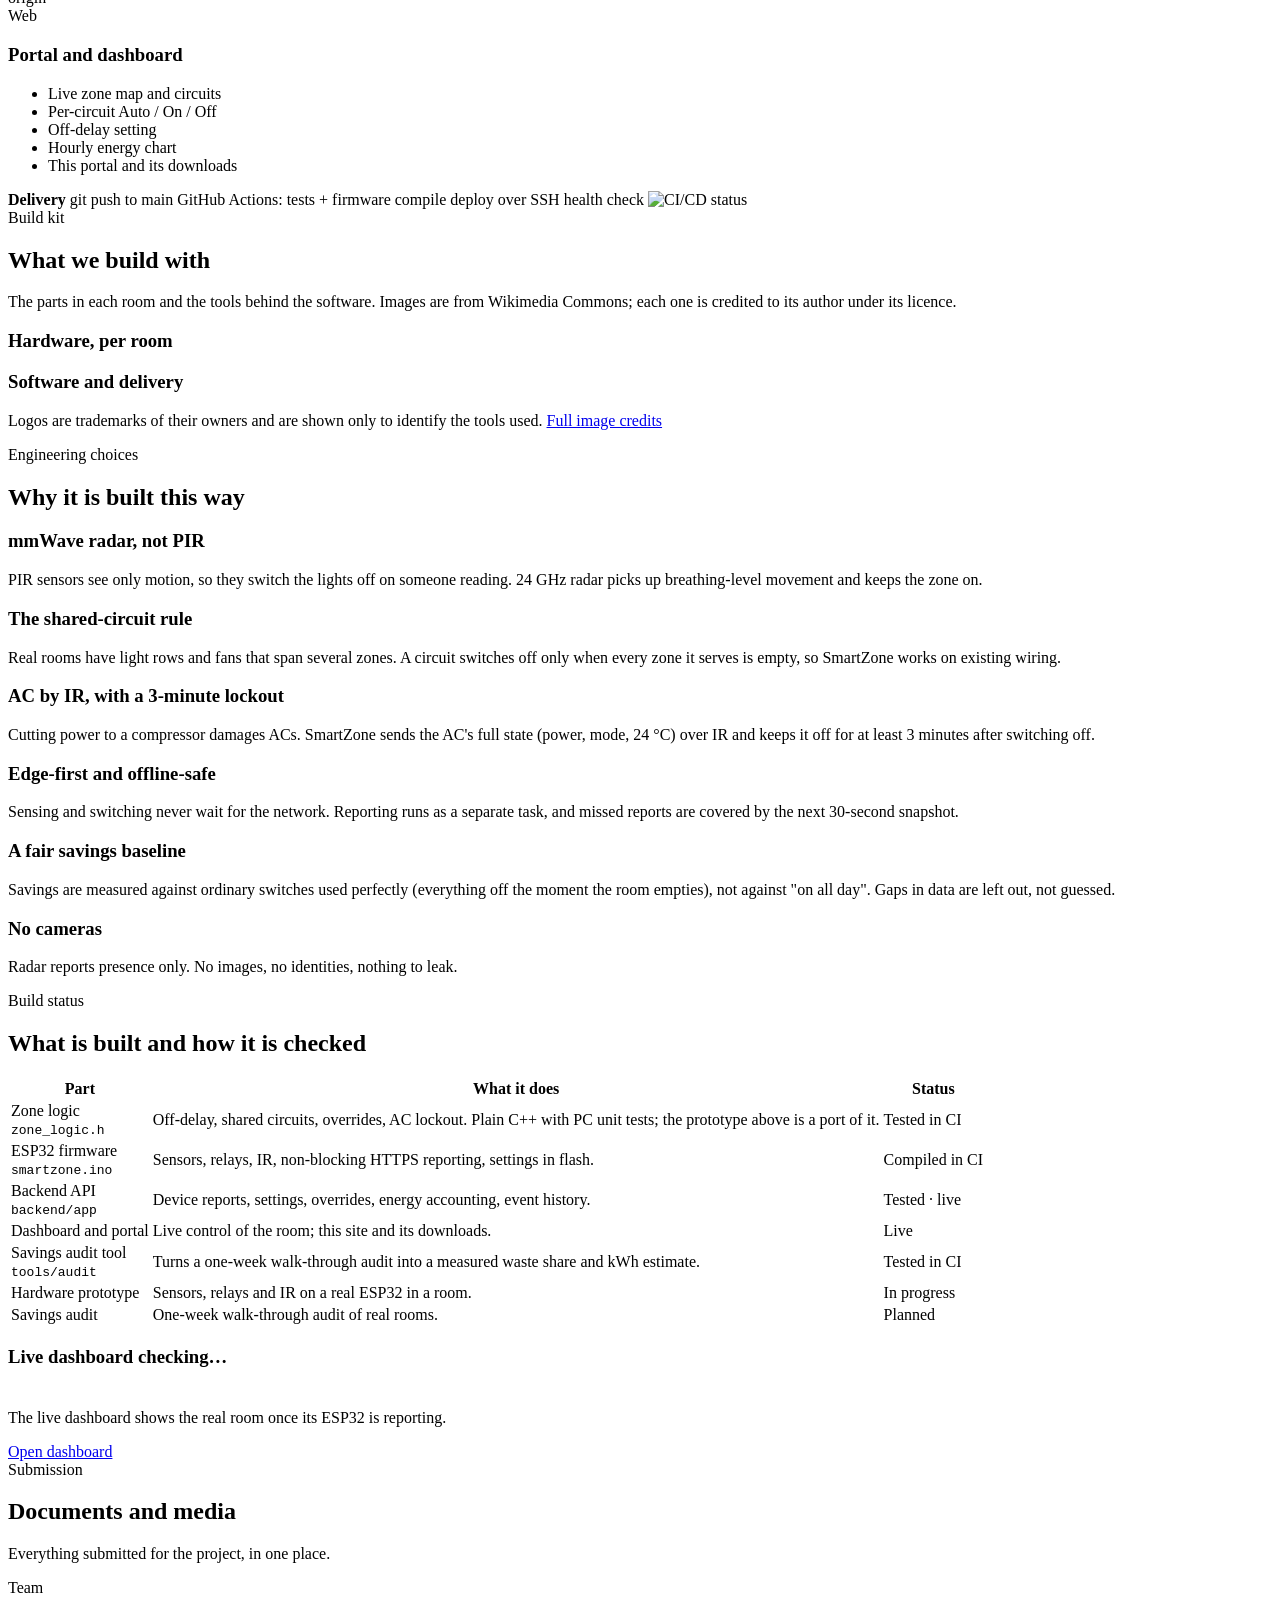
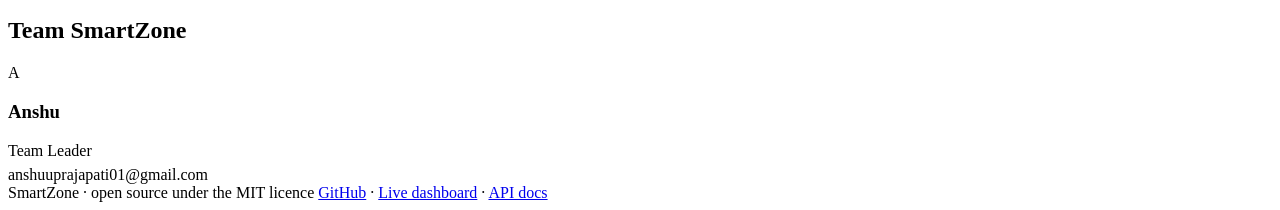
==== commit 44f62f48: "Add the 3D setup lab to the portal - submission/13_3D_Setup_Lab.html, served at /lab, with logo, fav" ====
--- a/backend/static/index.html
+++ b/backend/static/index.html
@@ -24,6 +24,7 @@
         <a href="#use-cases" class="hide-xs">Use cases</a>
         <a href="#how" class="hide-sm">How it works</a>
         <a href="#prototype">Prototype</a>
+        <a href="#lab" class="hide-sm">3D lab</a>
         <a href="#architecture" class="hide-sm">Architecture</a>
         <a href="#build-kit" class="hide-sm">Build kit</a>
         <a href="#downloads" class="hide-xs">Downloads</a>
@@ -229,6 +230,34 @@
       </div>
     </section>
 
+    <!-- 3D setup lab -->
+    <section class="block" id="lab">
+      <div class="container">
+        <div class="section-head">
+          <span class="eyebrow">3D setup lab</span>
+          <h2>See Room 101 in 3D, then build it step by step</h2>
+          <p>A 3D model of the prototype classroom with its sensors, control box, lights, fans and AC. Seat people and watch circuits switch, follow the 11 build steps with the camera flying to each part, and check every pin.</p>
+        </div>
+        <div class="card lab">
+          <a class="lab-shot" href="/lab" target="_blank" rel="noopener" aria-label="Open the 3D setup lab">
+            <img src="/assets/lab-preview.jpg" alt="3D classroom with four zones: people seated in zone A, front lights and left fans on, sensor range shown in green" loading="lazy" width="1060" height="860">
+          </a>
+          <div class="lab-body">
+            <dl class="lab-tabs">
+              <div><dt>Simulate</dt><dd>Tap zones to seat or remove people. Lights, fans and the AC react with the real off-delay and AC lockout, and the energy saved is counted.</dd></div>
+              <div><dt>Setup</dt><dd>11 steps from parts to a working room: sensors, relays, IR for the AC, firmware, backend, zone test and mains safety.</dd></div>
+              <div><dt>Pins</dt><dd>The ESP32 pin map and circuit loads, with a button that draws the wiring in 3D.</dd></div>
+            </dl>
+            <div class="lab-actions">
+              <a class="btn btn-primary" href="/lab" target="_blank" rel="noopener">Open the 3D lab</a>
+              <a class="btn" href="/downloads/13_3D_Setup_Lab.html" download="13_3D_Setup_Lab.html">Download HTML</a>
+            </div>
+            <p class="small muted">Drag to rotate, scroll to zoom. Needs WebGL; the setup guide and pin map work without it.</p>
+          </div>
+        </div>
+      </div>
+    </section>
+
     <!-- Architecture -->
     <section class="block" id="architecture">
       <div class="container">
